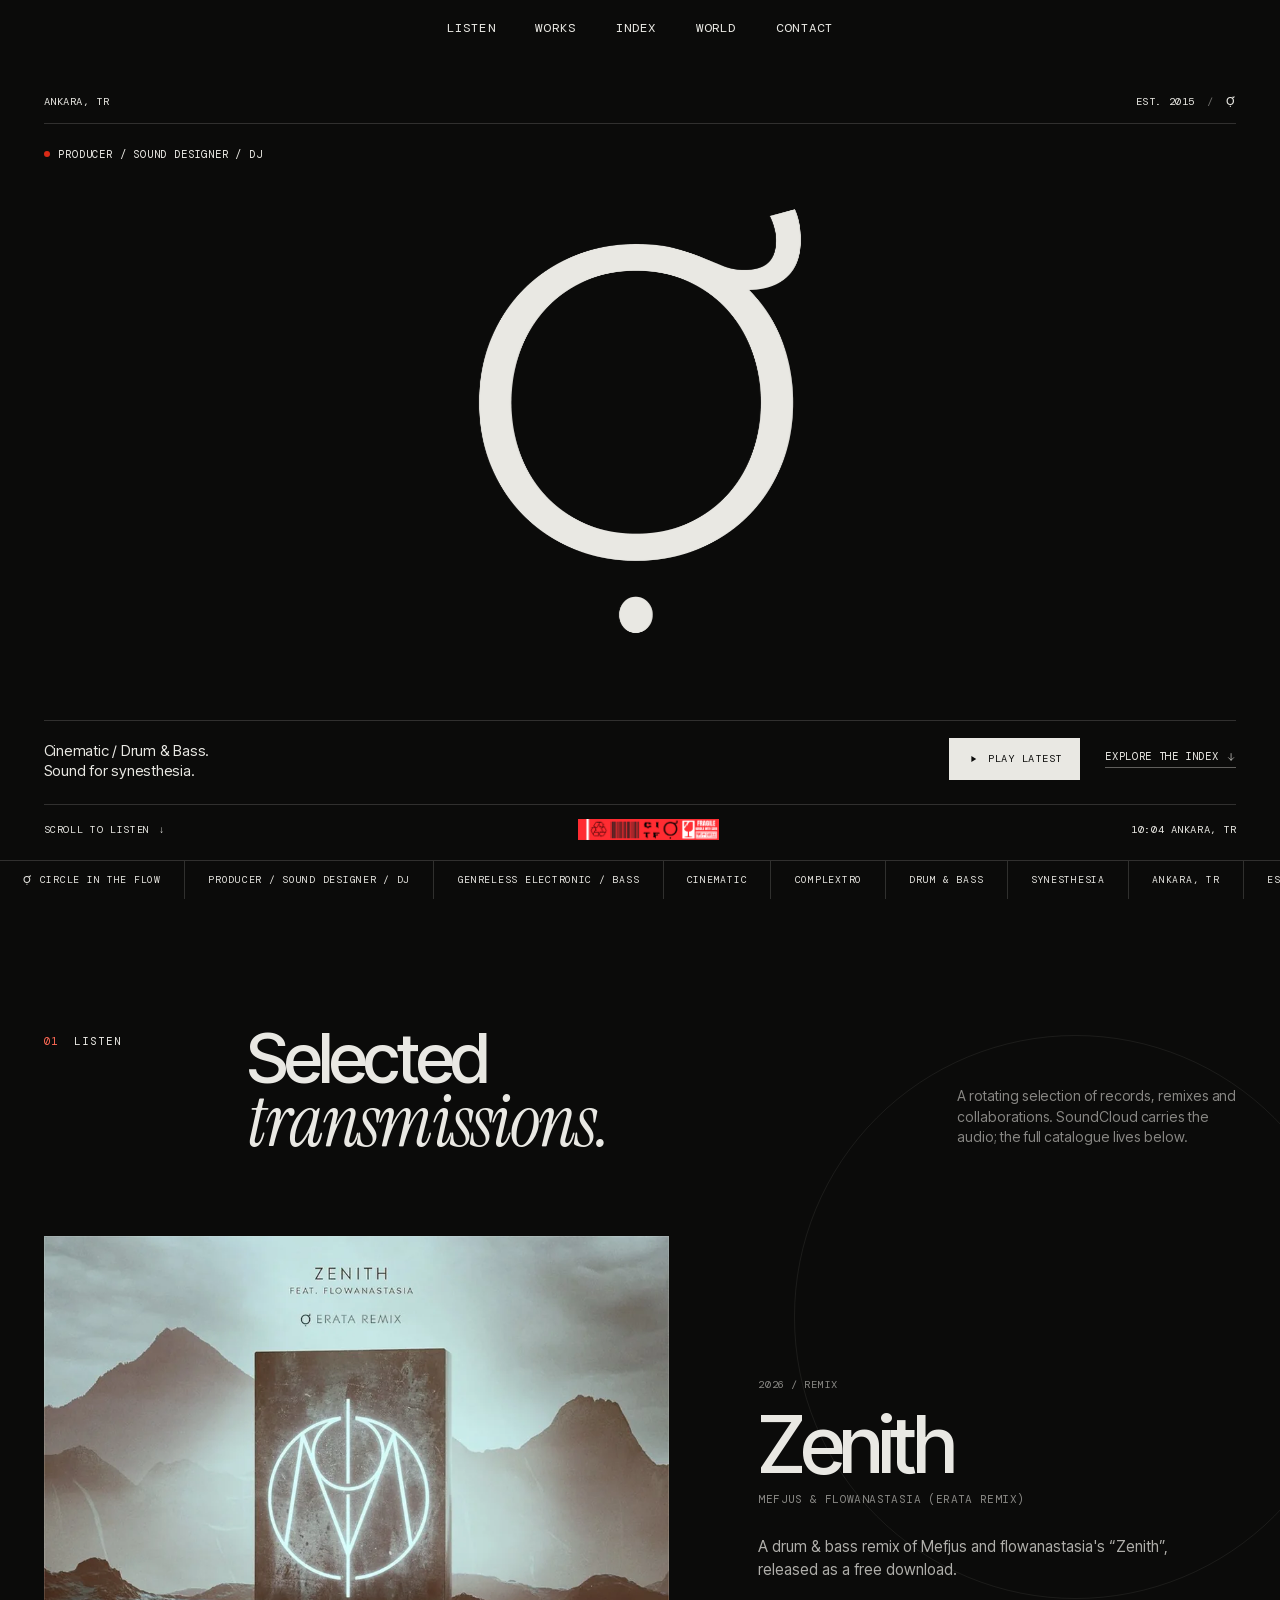
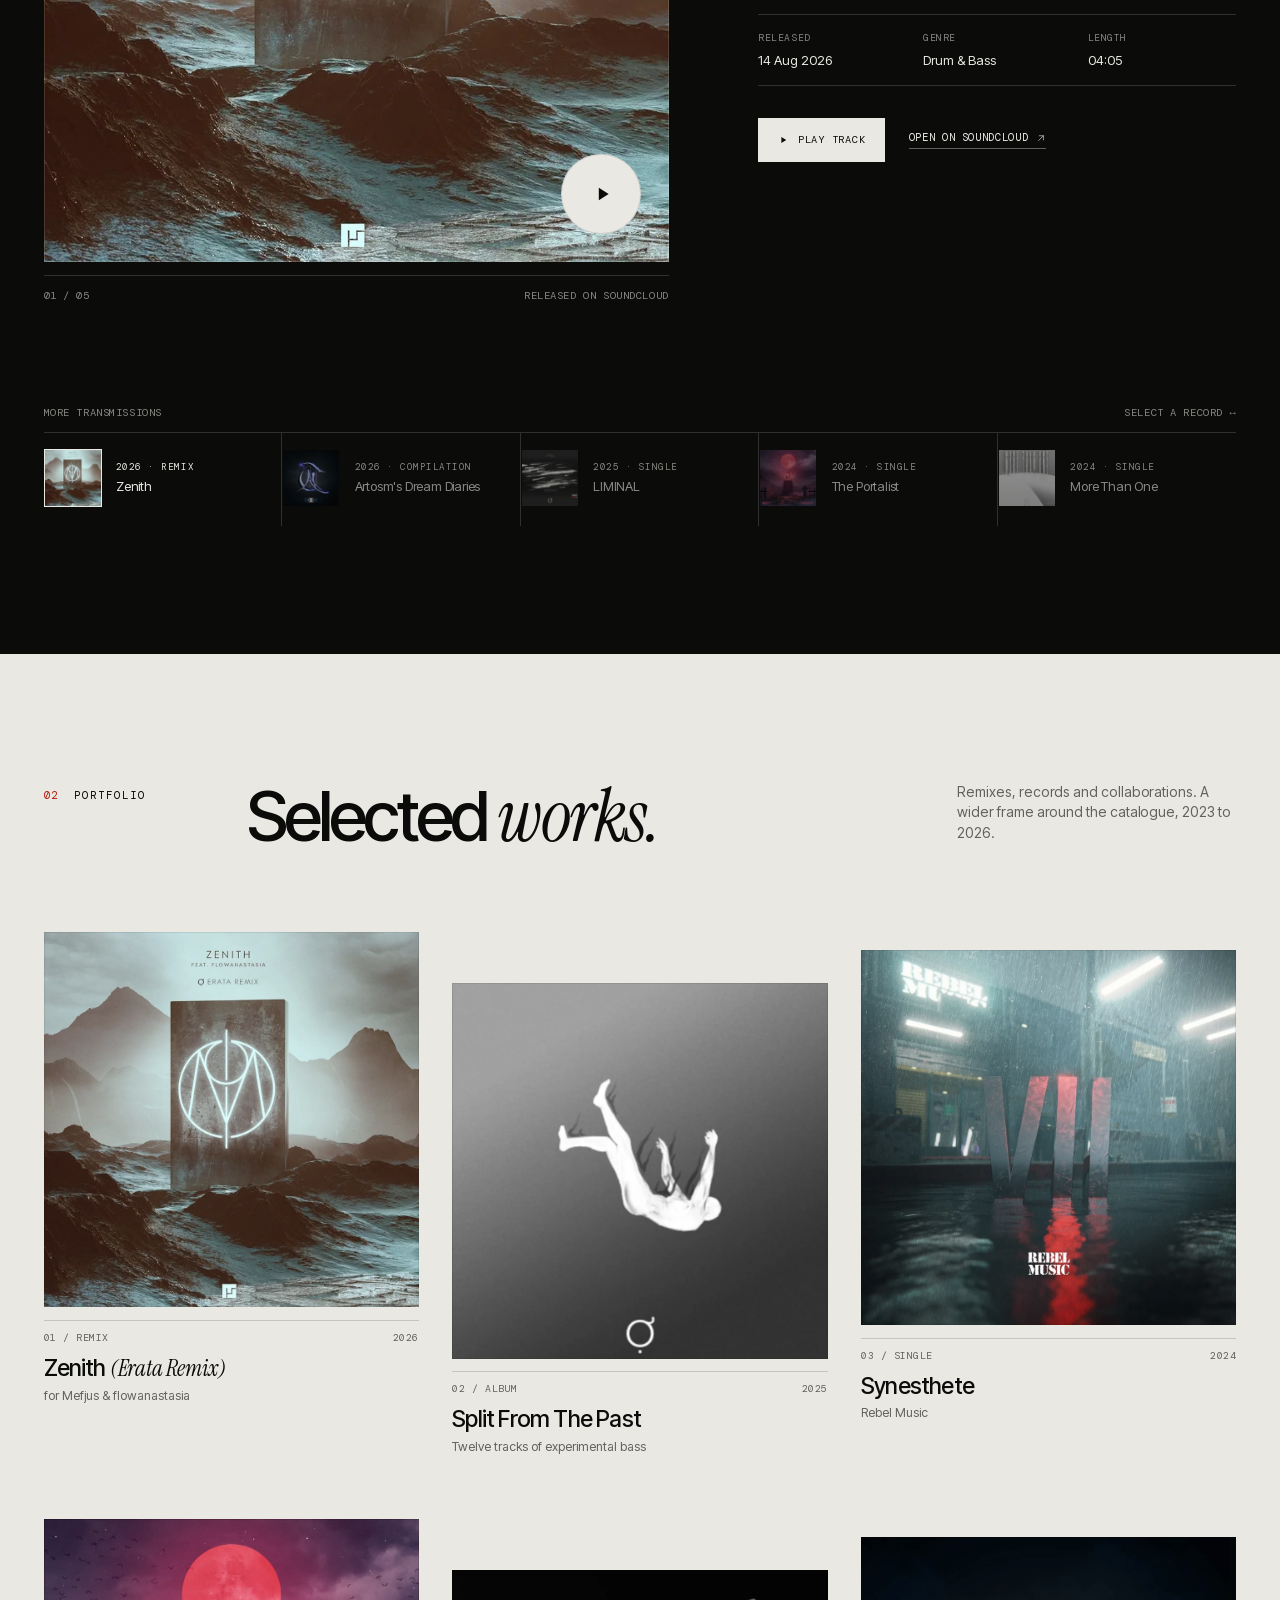
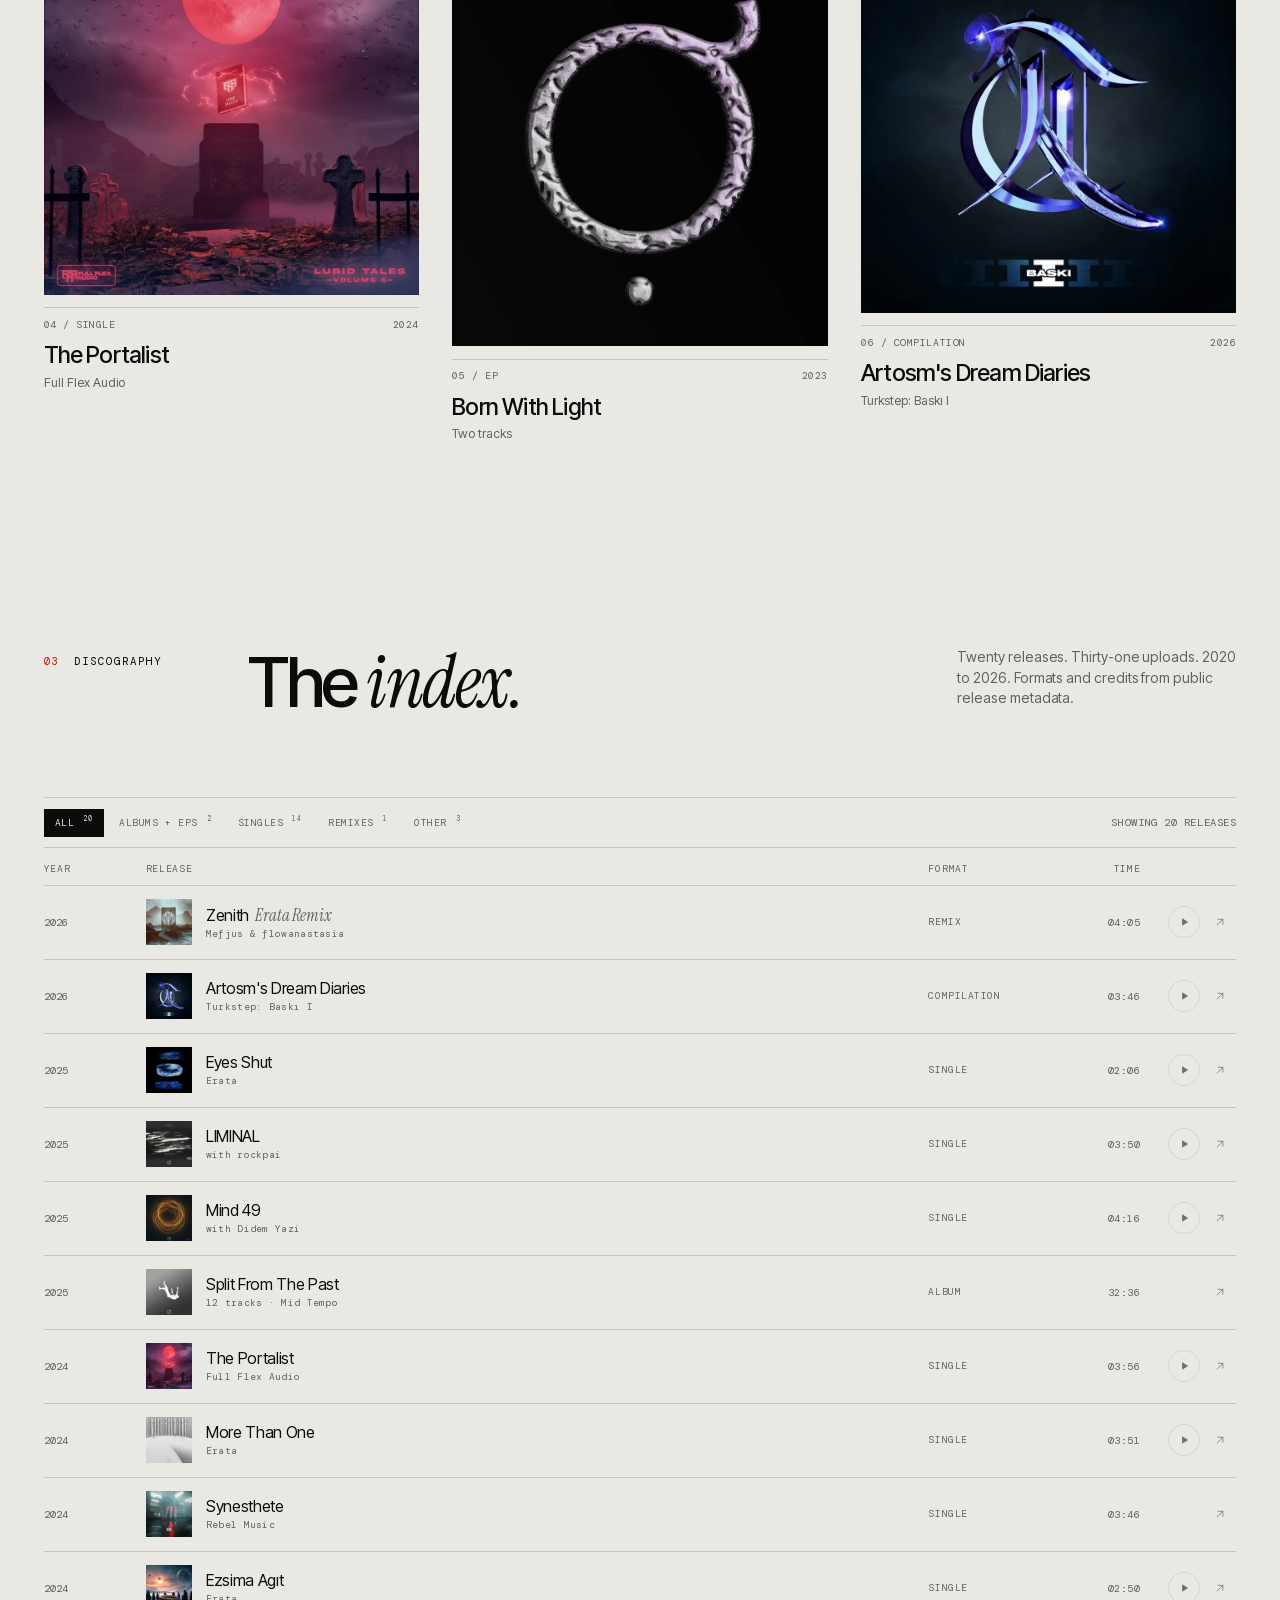
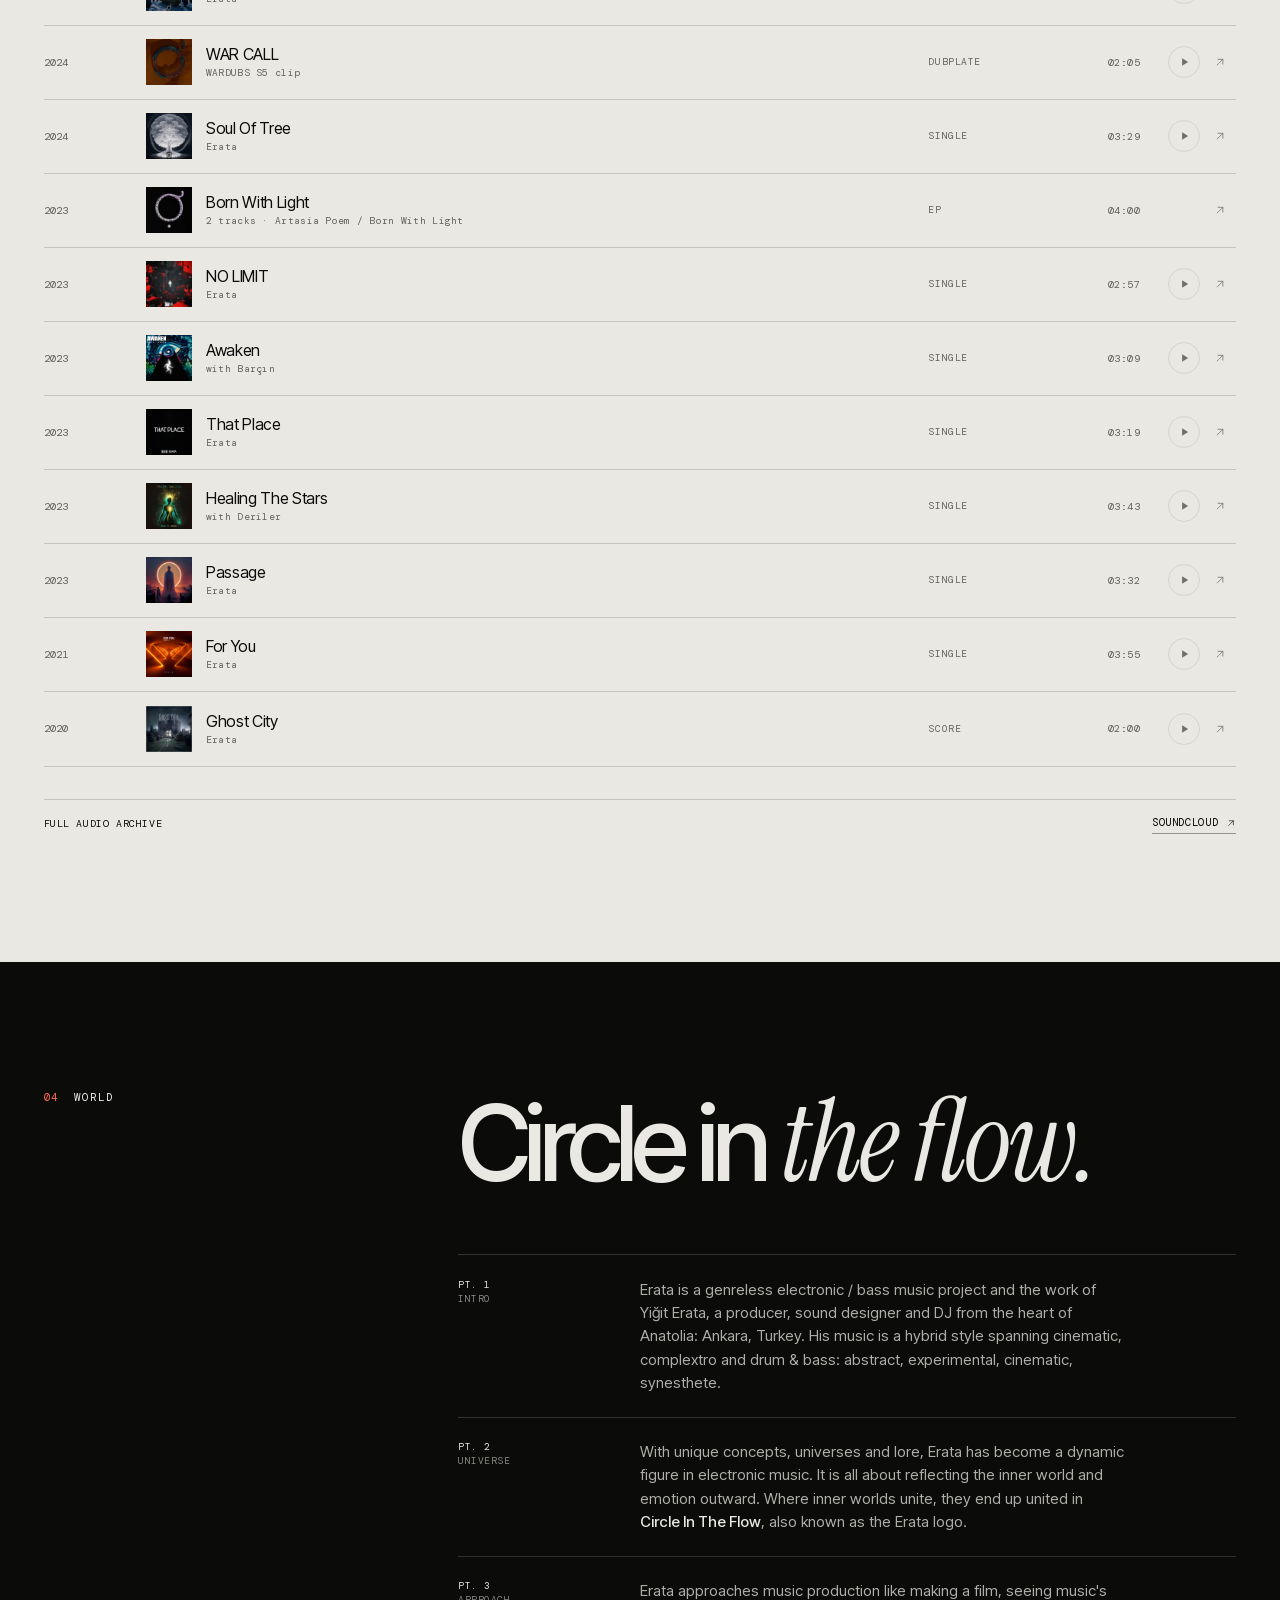
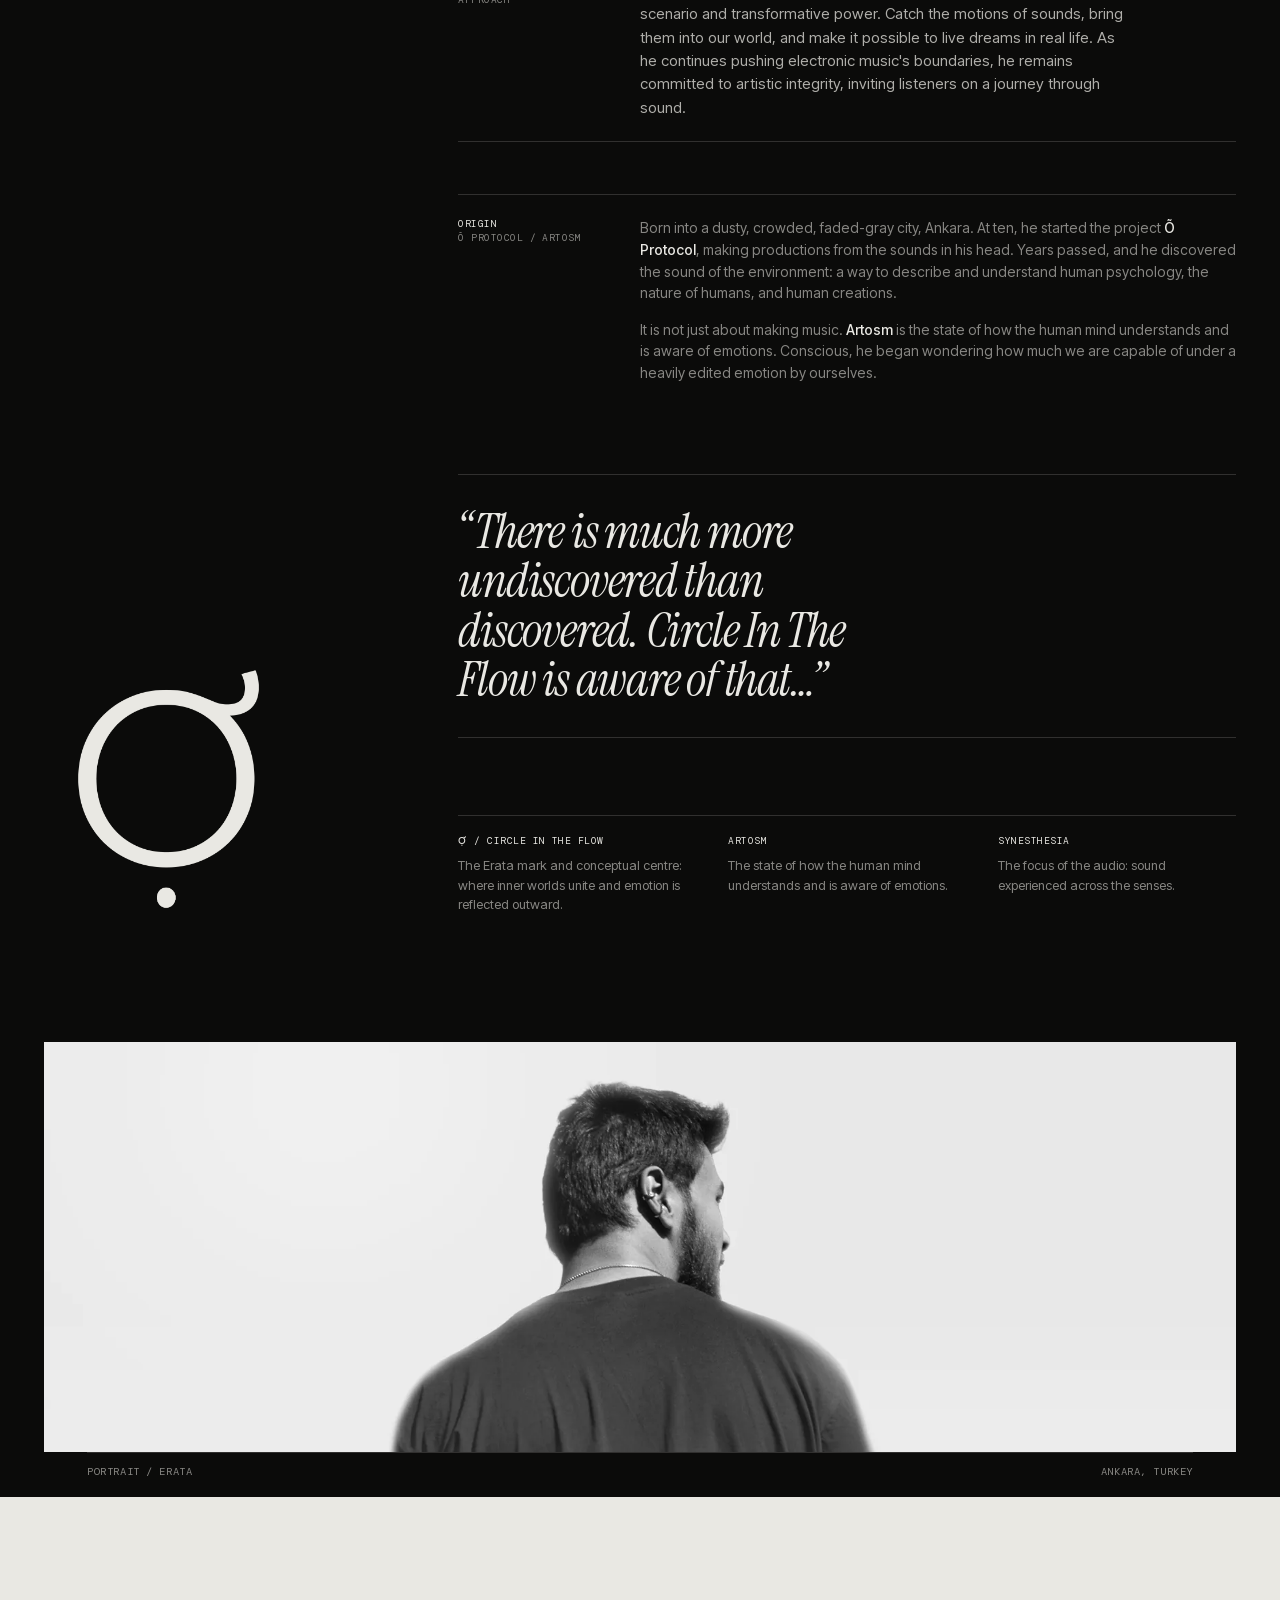
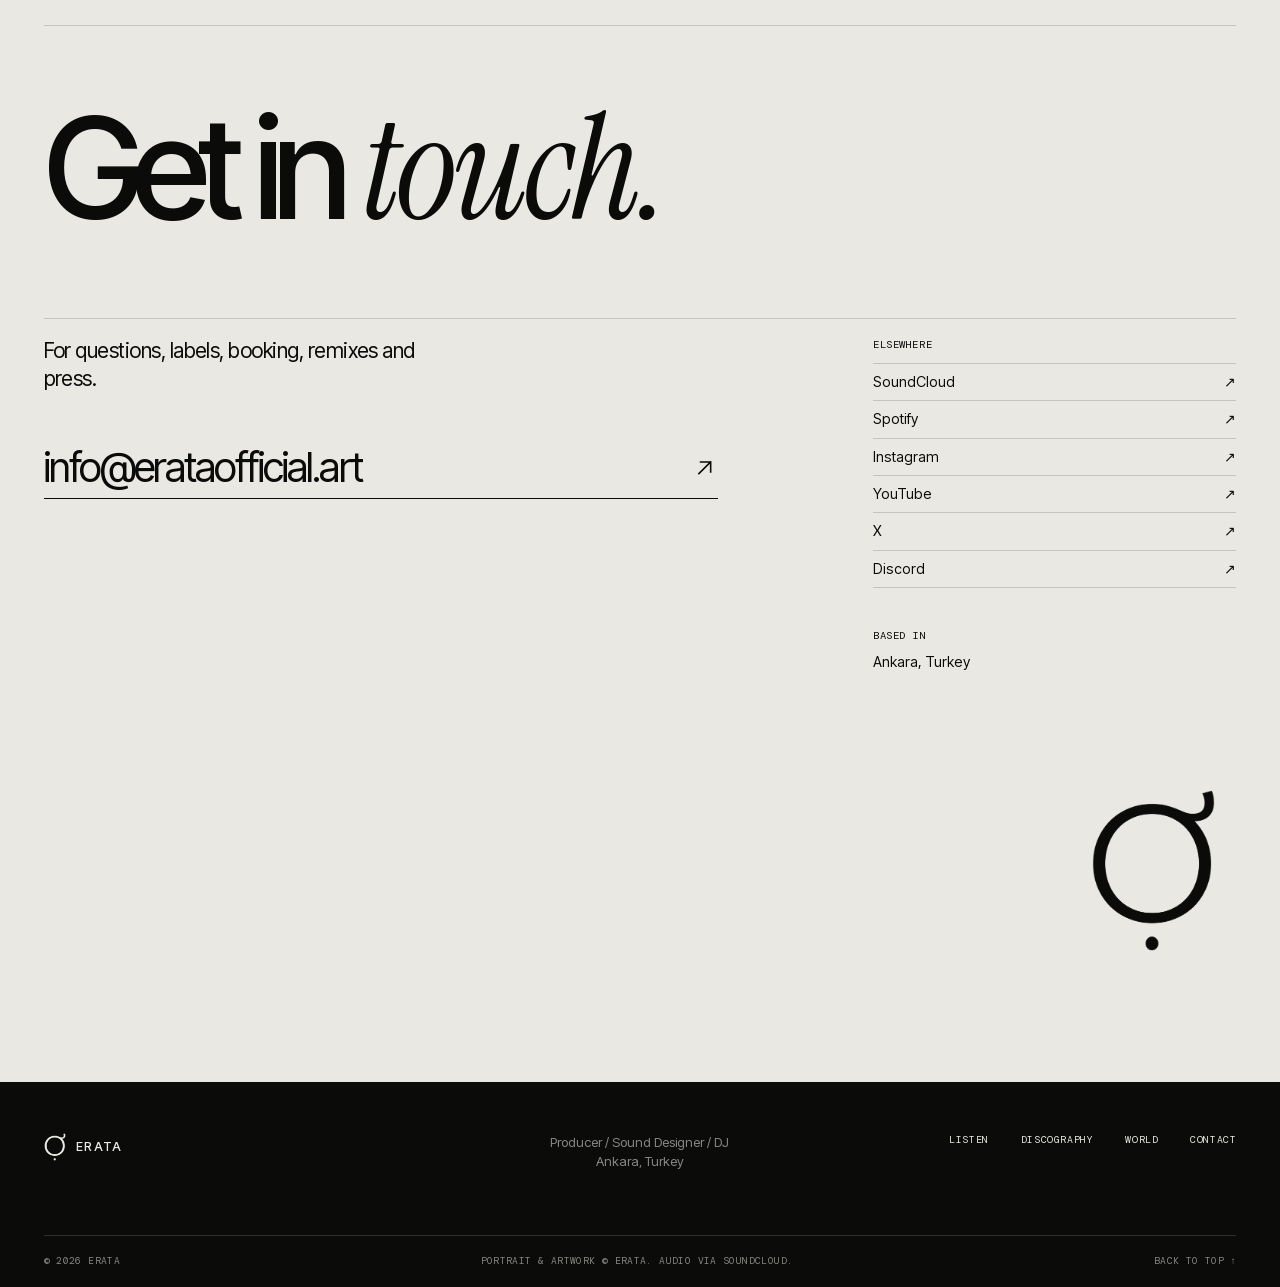
==== index.html @ 1363277b "icon changed" ====
<!doctype html>
<html lang="en" class="no-js">
<head>
  <meta charset="utf-8">
  <meta name="viewport" content="width=device-width, initial-scale=1">
  <script>document.documentElement.classList.replace('no-js', 'js');</script>

  <title>Erata | Official Website</title>
  <meta name="description" content="The official home of Erata (Yiğit Erata), a genreless electronic / bass music project from Ankara, crossing cinematic, complextro and drum & bass. Discography, selected works, and Circle In The Flow.">
  <link rel="canonical" href="https://erataofficial.art/">
  <meta name="theme-color" content="#e9e8e3">
  <meta name="color-scheme" content="light dark">

  <meta property="og:type" content="website">
  <meta property="og:site_name" content="Erata">
  <meta property="og:title" content="Erata | Official Website">
  <meta property="og:description" content="Genreless electronic / bass from Ankara, crossing cinematic, complextro and drum & bass. Discography, selected works, and Circle In The Flow.">
  <meta property="og:url" content="https://erataofficial.art/">
  <meta property="og:image" content="https://erataofficial.art/assets/img/og.jpg">
  <meta property="og:image:width" content="1200">
  <meta property="og:image:height" content="630">
  <meta property="og:image:alt" content="Erata: monochrome portrait inside the Ợ symbol, with the artist name in large type.">
  <meta property="og:locale" content="en_US">
  <meta name="twitter:card" content="summary_large_image">
  <meta name="twitter:site" content="@ErataOfficial">
  <meta name="twitter:creator" content="@ErataOfficial">
  <meta name="twitter:title" content="Erata | Official Website">
  <meta name="twitter:description" content="Genreless electronic / bass from Ankara, crossing cinematic, complextro and drum &amp; bass. Discography, selected works, and Circle In The Flow.">
  <meta name="twitter:image" content="https://erataofficial.art/assets/img/og.jpg">
  <meta name="twitter:image:alt" content="Erata: monochrome portrait inside the Ợ symbol, with the artist name in large type.">

  <meta name="author" content="Yiğit Erata">

  <link rel="icon" href="favicon.ico?v=2" sizes="any">
  <link rel="icon" href="assets/img/favicon-32.png?v=2" sizes="32x32" type="image/png">
  <link rel="icon" href="assets/img/favicon-192.png?v=2" sizes="192x192" type="image/png">
  <link rel="apple-touch-icon" href="assets/img/icon-192.png">
  <link rel="manifest" href="site.webmanifest">

  <link rel="preload" href="assets/img/logo-mark.png" as="image">
  <link rel="preload" href="assets/fonts/inter-tight-normal-latin.woff2" as="font" type="font/woff2" crossorigin>
  <link rel="preload" href="assets/fonts/instrument-serif-italic-latin.woff2" as="font" type="font/woff2" crossorigin>
  <link rel="stylesheet" href="assets/fonts/fonts.css">
  <link rel="stylesheet" href="assets/css/main.css">

  <script type="application/ld+json">
  {
    "@context": "https://schema.org",
    "@type": "MusicGroup",
    "@id": "https://erataofficial.art/#artist",
    "name": "Erata",
    "alternateName": "Yiğit Erata",
    "url": "https://erataofficial.art/",
    "description": "Producer, sound designer and DJ from Ankara, Turkey. Genreless electronic / bass music project established around 2015, moving through cinematic, complextro and drum & bass.",
    "image": "https://erataofficial.art/assets/img/portrait-1200.webp",
    "logo": "https://erataofficial.art/assets/img/favicon-512.png",
    "genre": ["Electronic", "Bass music", "Cinematic", "Complextro", "Drum & Bass", "Experimental"],
    "foundingDate": "2015",
    "foundingLocation": {
      "@type": "Place",
      "name": "Ankara, Turkey"
    },
    "email": "info@erataofficial.art",
    "sameAs": [
      "https://soundcloud.com/erataofficial",
      "https://open.spotify.com/artist/58AaQRBQr9QgTMutEuEQly",
      "https://www.instagram.com/erata.official/",
      "https://www.youtube.com/channel/UCkd-19hiTHdmr6l6jWLHKTw",
      "https://x.com/ErataOfficial",
      "https://linktr.ee/erataofficial"
    ]
  }
  </script>
</head>

<body>
  <a class="skip-link" href="#main">Skip to content</a>
  <div class="page-progress" aria-hidden="true"><span id="page-progress-fill"></span></div>

  <svg class="svg-sprite" xmlns="http://www.w3.org/2000/svg" aria-hidden="true">
    <symbol id="i-play" viewBox="0 0 24 24"><path d="M8.2 4.6v14.8L20 12 8.2 4.6Z"/></symbol>
    <symbol id="i-pause" viewBox="0 0 24 24"><path d="M7 4.5h3.6v15H7zM13.4 4.5H17v15h-3.6z"/></symbol>
    <symbol id="i-up-right" viewBox="0 0 24 24" fill="none" stroke="currentColor" stroke-width="1.5" stroke-linecap="square"><path d="M6.5 17.5 17.5 6.5M8 6.5h9.5V16"/></symbol>
    <symbol id="i-arrow-right" viewBox="0 0 24 24" fill="none" stroke="currentColor" stroke-width="1.5" stroke-linecap="square"><path d="M4 12h15M13.5 6l6 6-6 6"/></symbol>
    <symbol id="i-arrow-left" viewBox="0 0 24 24" fill="none" stroke="currentColor" stroke-width="1.5" stroke-linecap="square"><path d="M20 12H5M10.5 6l-6 6 6 6"/></symbol>
    <symbol id="i-arrow-down" viewBox="0 0 24 24" fill="none" stroke="currentColor" stroke-width="1.5" stroke-linecap="square"><path d="M12 4v15M6 13.5l6 6 6-6"/></symbol>
    <symbol id="i-close" viewBox="0 0 24 24" fill="none" stroke="currentColor" stroke-width="1.5" stroke-linecap="square"><path d="m6 6 12 12M18 6 6 18"/></symbol>
  </svg>

  <header class="site-head" id="site-head">
    <a class="brand" href="#top" aria-label="Erata, back to top">
      <span class="mark brand-mark" aria-hidden="true"></span>
    </a>

    <nav class="site-nav" aria-label="Primary">
      <a href="#listen">Listen</a>
      <a href="#works">Works</a>
      <a href="#index">Index</a>
      <a href="#world">World</a>
      <a href="#contact">Contact</a>
    </nav>
  </header>

  <main id="main">
    <section class="hero" id="top" aria-labelledby="hero-title" data-header-theme="dark">
      <div class="hero-top reveal" data-reveal>
        <p class="micro-label">Ankara, TR</p>
        <p class="micro-label">Est. 2015 <span class="micro-sep">/</span> Ợ</p>
      </div>

      <div class="hero-grid">
        <div class="hero-copy">
          <p class="hero-kicker reveal" data-reveal style="--delay: .06s">
            <span class="signal-dot" aria-hidden="true"></span>
            Producer / Sound Designer / DJ
          </p>

          <h1 class="visually-hidden" id="hero-title">Erata</h1>

          <div class="hero-logo" id="hero-logo" aria-hidden="true">
            <span class="mark hero-logo-mark"></span>
          </div>


          <div class="hero-lower">
            <p class="hero-lede reveal" data-reveal style="--delay: .12s">
              Cinematic / Drum &amp; Bass.<br>
              Sound for synesthesia.
            </p>
            <div class="hero-actions">
              <a class="button button--ink js-play-toggle" href="https://soundcloud.com/erataofficial/mefjus-zenith-ft-flowanastasia-erata-remix" data-play-release="zenith">
                <svg class="icon icon--play" aria-hidden="true"><use href="#i-play"></use></svg>
                <svg class="icon icon--pause" aria-hidden="true"><use href="#i-pause"></use></svg>
                <span>Play latest</span>
              </a>
              <a class="text-link" href="#index">
                Explore the index
                <svg class="icon icon--stroke" aria-hidden="true"><use href="#i-arrow-down"></use></svg>
              </a>
            </div>
          </div>
        </div>
      </div>

      <div class="hero-bottom">
        <a class="scroll-cue" href="#listen">Scroll to listen <span aria-hidden="true">↓</span></a>
        <figure class="hero-barcode">
            <img class="hero-barcode-img" src="assets/img/barcode-1200.png" srcset="assets/img/barcode-1200.png 1200w, assets/img/barcode.png 3000w" sizes="160px" width="1200" height="179" alt="CITF barcode label with recycle mark, Ợ symbol and fragile marking.">
          </figure>
                <p class="micro-label"><span id="ankara-time">00:00</span> Ankara, TR</p>
      </div>
    </section>

    <div class="ticker" aria-hidden="true" data-header-theme="dark">
      <div class="ticker-track">
        <div class="ticker-set"><span>Ợ Circle in the flow</span><span>Producer / Sound Designer / DJ</span><span>Genreless electronic / bass</span><span>Cinematic</span><span>Complextro</span><span>Drum &amp; Bass</span><span>Synesthesia</span><span>Ankara, TR</span><span>Est. 2015</span></div>
        <div class="ticker-set" data-ticker-clone><span>Ợ Circle in the flow</span><span>Producer / Sound Designer / DJ</span><span>Genreless electronic / bass</span><span>Cinematic</span><span>Complextro</span><span>Drum &amp; Bass</span><span>Synesthesia</span><span>Ankara, TR</span><span>Est. 2015</span></div>
      </div>
    </div>

    <section class="section section--dark listen" id="listen" aria-labelledby="listen-title" data-header-theme="dark">
      <div class="section-inner">
        <header class="section-head">
          <p class="eyebrow reveal" data-reveal><span>01</span> Listen</p>
          <h2 class="section-title reveal" id="listen-title" data-reveal style="--delay: .04s">Selected <em>transmissions.</em></h2>
          <p class="section-note reveal" data-reveal style="--delay: .08s">
            A rotating selection of records, remixes and collaborations. SoundCloud carries the audio; the full catalogue lives below.
          </p>
        </header>

        <div class="feature" id="feature" data-current="zenith">
          <p class="visually-hidden" id="feature-announcer" aria-live="polite"></p>
          <div class="feature-media reveal" data-reveal>
            <div class="feature-art-wrap">
              <img id="feature-art"
                   src="assets/img/covers/zenith-900.webp"
                   width="900" height="900"
                   alt="Cover artwork for Zenith (Erata Remix)."
                   data-feature-art>
              <a class="cover-play js-play-toggle" id="feature-cover-play"
                 href="https://soundcloud.com/erataofficial/mefjus-zenith-ft-flowanastasia-erata-remix"
                 target="_blank" rel="noopener"
                 data-feature-play
                 aria-label="Play Zenith by Erata on SoundCloud">
                <svg class="icon icon--play" aria-hidden="true"><use href="#i-play"></use></svg>
                <svg class="icon icon--pause" aria-hidden="true"><use href="#i-pause"></use></svg>
              </a>
            </div>
            <div class="feature-foot">
              <p class="micro-label"><span id="feature-index">01</span> <span class="muted">/ 05</span></p>
              <p class="micro-label">Released on <span id="feature-service">SoundCloud</span></p>
            </div>
          </div>

          <div class="feature-copy reveal" data-reveal style="--delay: .08s">
            <p class="micro-label feature-overline"><span id="feature-year">2026</span> / <span id="feature-format">Remix</span></p>
            <h3 class="feature-title" id="feature-title">Zenith</h3>
            <p class="feature-credit" id="feature-credit">Mefjus &amp; flowanastasia (Erata Remix)</p>
            <p class="feature-description" id="feature-description">A drum &amp; bass remix of Mefjus and flowanastasia's “Zenith”, released as a free download.</p>

            <dl class="feature-meta">
              <div><dt>Released</dt><dd id="feature-date">14 Aug 2026</dd></div>
              <div><dt>Genre</dt><dd id="feature-genre">Drum &amp; Bass</dd></div>
              <div><dt>Length</dt><dd id="feature-duration">04:05</dd></div>
              <div id="feature-label-wrap" hidden><dt>Label</dt><dd id="feature-label"></dd></div>
            </dl>

            <div class="feature-actions">
              <a class="button button--paper js-play-toggle" id="feature-play-button"
                 href="https://soundcloud.com/erataofficial/mefjus-zenith-ft-flowanastasia-erata-remix"
                 target="_blank" rel="noopener"
                 data-feature-play>
                <svg class="icon icon--play" aria-hidden="true"><use href="#i-play"></use></svg>
                <svg class="icon icon--pause" aria-hidden="true"><use href="#i-pause"></use></svg>
                <span>Play track</span>
              </a>
              <a class="text-link" id="feature-link" href="https://soundcloud.com/erataofficial/mefjus-zenith-ft-flowanastasia-erata-remix" target="_blank" rel="noopener">
                Open on SoundCloud
                <svg class="icon icon--stroke" aria-hidden="true"><use href="#i-up-right"></use></svg>
              </a>
            </div>
          </div>
        </div>

        <div class="release-picker reveal" data-reveal>
          <div class="release-picker-head">
            <p class="micro-label">More transmissions</p>
            <p class="micro-label release-picker-hint">Select a record <span aria-hidden="true">↔</span></p>
          </div>
          <div class="release-list" id="release-list" role="group" aria-label="Featured releases">
            <button class="release-tab is-active" type="button" data-release-tab="zenith" aria-pressed="true">
              <span class="release-tab-art"><img src="assets/img/covers/zenith-480.webp" width="480" height="480" alt="" loading="lazy"></span>
              <span class="release-tab-copy"><span class="micro-label">2026 · Remix</span><span class="release-tab-title">Zenith</span></span>
            </button>
            <button class="release-tab" type="button" data-release-tab="artosm" aria-pressed="false">
              <span class="release-tab-art"><img src="assets/img/covers/artosm-480.webp" width="480" height="480" alt="" loading="lazy"></span>
              <span class="release-tab-copy"><span class="micro-label">2026 · Compilation</span><span class="release-tab-title">Artosm's Dream Diaries</span></span>
            </button>
            <button class="release-tab" type="button" data-release-tab="liminal" aria-pressed="false">
              <span class="release-tab-art"><img src="assets/img/covers/liminal-480.webp" width="480" height="480" alt="" loading="lazy"></span>
              <span class="release-tab-copy"><span class="micro-label">2025 · Single</span><span class="release-tab-title">LIMINAL</span></span>
            </button>
            <button class="release-tab" type="button" data-release-tab="portalist" aria-pressed="false">
              <span class="release-tab-art"><img src="assets/img/covers/portalist-480.webp" width="480" height="480" alt="" loading="lazy"></span>
              <span class="release-tab-copy"><span class="micro-label">2024 · Single</span><span class="release-tab-title">The Portalist</span></span>
            </button>
            <button class="release-tab" type="button" data-release-tab="more-than-one" aria-pressed="false">
              <span class="release-tab-art"><img src="assets/img/covers/more-than-one-480.webp" width="480" height="480" alt="" loading="lazy"></span>
              <span class="release-tab-copy"><span class="micro-label">2024 · Single</span><span class="release-tab-title">More Than One</span></span>
            </button>
          </div>
        </div>
      </div>
    </section>

    <section class="section works" id="works" aria-labelledby="works-title">
      <div class="section-inner">
        <header class="section-head">
          <p class="eyebrow reveal" data-reveal><span>02</span> Portfolio</p>
          <h2 class="section-title reveal" id="works-title" data-reveal style="--delay: .04s">Selected <em>works.</em></h2>
          <p class="section-note reveal" data-reveal style="--delay: .08s">
            Remixes, records and collaborations. A wider frame around the catalogue, 2023 to 2026.
          </p>
        </header>

        <div class="works-grid">
          <a class="work reveal" data-reveal href="https://soundcloud.com/erataofficial/mefjus-zenith-ft-flowanastasia-erata-remix" target="_blank" rel="noopener">
            <div class="work-media">
              <img src="assets/img/covers/zenith-900.webp" width="900" height="900" alt="Cover artwork for Zenith (Erata Remix), with a figure on a dark beach." loading="lazy">
              <span class="work-arrow" aria-hidden="true"><svg class="icon"><use href="#i-up-right"></use></svg></span>
            </div>
            <div class="work-meta"><span>01 / Remix</span><span>2026</span></div>
            <h3>Zenith <em>(Erata Remix)</em></h3>
            <p>for Mefjus &amp; flowanastasia</p>
          </a>

          <a class="work reveal" data-reveal href="https://soundcloud.com/erataofficial/sets/splitfromthepast" target="_blank" rel="noopener">
            <div class="work-media">
              <img src="assets/img/covers/split-900.webp" width="900" height="900" alt="Cover artwork for Split From The Past: a monochrome ring and dot." loading="lazy">
              <span class="work-arrow" aria-hidden="true"><svg class="icon"><use href="#i-up-right"></use></svg></span>
            </div>
            <div class="work-meta"><span>02 / Album</span><span>2025</span></div>
            <h3>Split From The Past</h3>
            <p>Twelve tracks of experimental bass</p>
          </a>

          <a class="work reveal" data-reveal href="https://open.spotify.com/track/1kYfz9lYYsDMKZmuREW4pQ" target="_blank" rel="noopener">
            <div class="work-media">
              <img src="assets/img/covers/synesthete-900.webp" width="900" height="900" alt="Cover artwork for Synesthete: a rain-soaked red street scene." loading="lazy">
              <span class="work-arrow" aria-hidden="true"><svg class="icon"><use href="#i-up-right"></use></svg></span>
            </div>
            <div class="work-meta"><span>03 / Single</span><span>2024</span></div>
            <h3>Synesthete</h3>
            <p>Rebel Music</p>
          </a>

          <a class="work reveal" data-reveal href="https://soundcloud.com/erataofficial/theportalist" target="_blank" rel="noopener">
            <div class="work-media">
              <img src="assets/img/covers/portalist-900.webp" width="900" height="900" alt="Cover artwork for The Portalist: a red moon over a gothic landscape." loading="lazy">
              <span class="work-arrow" aria-hidden="true"><svg class="icon"><use href="#i-up-right"></use></svg></span>
            </div>
            <div class="work-meta"><span>04 / Single</span><span>2024</span></div>
            <h3>The Portalist</h3>
            <p>Full Flex Audio</p>
          </a>

          <a class="work reveal" data-reveal href="https://soundcloud.com/erataofficial/sets/born-with-light-ep" target="_blank" rel="noopener">
            <div class="work-media">
              <img src="assets/img/covers/born-with-light-900.webp" width="900" height="900" alt="Cover artwork for the Born With Light EP: a pale figure in freefall." loading="lazy">
              <span class="work-arrow" aria-hidden="true"><svg class="icon"><use href="#i-up-right"></use></svg></span>
            </div>
            <div class="work-meta"><span>05 / EP</span><span>2023</span></div>
            <h3>Born With Light</h3>
            <p>Two tracks</p>
          </a>

          <a class="work reveal" data-reveal href="https://soundcloud.com/erataofficial/artosmsdreamdiaries" target="_blank" rel="noopener">
            <div class="work-media">
              <img src="assets/img/covers/artosm-900.webp" width="900" height="900" alt="Cover artwork for Artosm's Dream Diaries: a glowing violet sigil." loading="lazy">
              <span class="work-arrow" aria-hidden="true"><svg class="icon"><use href="#i-up-right"></use></svg></span>
            </div>
            <div class="work-meta"><span>06 / Compilation</span><span>2026</span></div>
            <h3>Artosm's Dream Diaries</h3>
            <p>Turkstep: Baskı I</p>
          </a>
        </div>
      </div>
    </section>

    <section class="section index" id="index" aria-labelledby="index-title">
      <div class="section-inner">
        <header class="section-head">
          <p class="eyebrow reveal" data-reveal><span>03</span> Discography</p>
          <h2 class="section-title reveal" id="index-title" data-reveal style="--delay: .04s">The <em>index.</em></h2>
          <p class="section-note reveal" data-reveal style="--delay: .08s">
            Twenty releases. Thirty-one uploads. 2020 to 2026. Formats and credits from public release metadata.
          </p>
        </header>

        <div class="index-toolbar reveal" data-reveal>
          <div class="filters" role="group" aria-label="Filter discography">
            <button class="filter is-active" type="button" data-filter="all" aria-pressed="true">All <sup>20</sup></button>
            <button class="filter" type="button" data-filter="longform" aria-pressed="false">Albums + EPs <sup>2</sup></button>
            <button class="filter" type="button" data-filter="single" aria-pressed="false">Singles <sup>14</sup></button>
            <button class="filter" type="button" data-filter="remix" aria-pressed="false">Remixes <sup>1</sup></button>
            <button class="filter" type="button" data-filter="other" aria-pressed="false">Other <sup>3</sup></button>
          </div>
          <p class="micro-label index-count" id="index-count" aria-live="polite">Showing 20 releases</p>
        </div>

        <div class="disco-head" aria-hidden="true">
          <span>Year</span><span>Release</span><span>Format</span><span>Time</span><span></span>
        </div>

        <ol class="disco-list" id="disco-list">
          <li class="disco-row reveal" data-reveal data-release="zenith" data-group="remix">
            <span class="disco-year">2026</span>
            <div class="disco-main">
              <img class="disco-thumb" src="assets/img/covers/zenith-480.webp" width="480" height="480" alt="" loading="lazy">
              <div class="disco-text">
                <span class="disco-title">Zenith <span class="disco-title-sub">Erata Remix</span></span>
                <span class="disco-credit">Mefjus &amp; flowanastasia</span>
              </div>
            </div>
            <span class="disco-format">Remix</span>
            <span class="disco-duration">04:05</span>
            <div class="disco-actions">
              <button class="row-play" type="button" data-play-release="zenith" aria-label="Play Zenith by Erata">
                <svg class="icon icon--play" aria-hidden="true"><use href="#i-play"></use></svg>
                <svg class="icon icon--pause" aria-hidden="true"><use href="#i-pause"></use></svg>
              </button>
              <a class="row-open" href="https://soundcloud.com/erataofficial/mefjus-zenith-ft-flowanastasia-erata-remix" target="_blank" rel="noopener" aria-label="Open Zenith on SoundCloud">
                <svg class="icon" aria-hidden="true"><use href="#i-up-right"></use></svg>
              </a>
            </div>
          </li>

          <li class="disco-row reveal" data-reveal data-release="artosm" data-group="other">
            <span class="disco-year">2026</span>
            <div class="disco-main">
              <img class="disco-thumb" src="assets/img/covers/artosm-480.webp" width="480" height="480" alt="" loading="lazy">
              <div class="disco-text">
                <span class="disco-title">Artosm's Dream Diaries</span>
                <span class="disco-credit">Turkstep: Baskı I</span>
              </div>
            </div>
            <span class="disco-format">Compilation</span>
            <span class="disco-duration">03:46</span>
            <div class="disco-actions">
              <button class="row-play" type="button" data-play-release="artosm" aria-label="Play Artosm's Dream Diaries by Erata">
                <svg class="icon icon--play" aria-hidden="true"><use href="#i-play"></use></svg>
                <svg class="icon icon--pause" aria-hidden="true"><use href="#i-pause"></use></svg>
              </button>
              <a class="row-open" href="https://soundcloud.com/erataofficial/artosmsdreamdiaries" target="_blank" rel="noopener" aria-label="Open Artosm's Dream Diaries on SoundCloud">
                <svg class="icon" aria-hidden="true"><use href="#i-up-right"></use></svg>
              </a>
            </div>
          </li>

          <li class="disco-row reveal" data-reveal data-release="eyes-shut" data-group="single">
            <span class="disco-year">2025</span>
            <div class="disco-main">
              <img class="disco-thumb" src="assets/img/covers/eyes-shut-480.webp" width="480" height="480" alt="" loading="lazy">
              <div class="disco-text">
                <span class="disco-title">Eyes Shut</span>
                <span class="disco-credit">Erata</span>
              </div>
            </div>
            <span class="disco-format">Single</span>
            <span class="disco-duration">02:06</span>
            <div class="disco-actions">
              <button class="row-play" type="button" data-play-release="eyes-shut" aria-label="Play Eyes Shut by Erata">
                <svg class="icon icon--play" aria-hidden="true"><use href="#i-play"></use></svg>
                <svg class="icon icon--pause" aria-hidden="true"><use href="#i-pause"></use></svg>
              </button>
              <a class="row-open" href="https://soundcloud.com/erataofficial/eyes-shut" target="_blank" rel="noopener" aria-label="Open Eyes Shut on SoundCloud">
                <svg class="icon" aria-hidden="true"><use href="#i-up-right"></use></svg>
              </a>
            </div>
          </li>

          <li class="disco-row reveal" data-reveal data-release="liminal" data-group="single">
            <span class="disco-year">2025</span>
            <div class="disco-main">
              <img class="disco-thumb" src="assets/img/covers/liminal-480.webp" width="480" height="480" alt="" loading="lazy">
              <div class="disco-text">
                <span class="disco-title">LIMINAL</span>
                <span class="disco-credit">with rockpai</span>
              </div>
            </div>
            <span class="disco-format">Single</span>
            <span class="disco-duration">03:50</span>
            <div class="disco-actions">
              <button class="row-play" type="button" data-play-release="liminal" aria-label="Play LIMINAL by Erata and rockpai">
                <svg class="icon icon--play" aria-hidden="true"><use href="#i-play"></use></svg>
                <svg class="icon icon--pause" aria-hidden="true"><use href="#i-pause"></use></svg>
              </button>
              <a class="row-open" href="https://soundcloud.com/erataofficial/liminal" target="_blank" rel="noopener" aria-label="Open LIMINAL on SoundCloud">
                <svg class="icon" aria-hidden="true"><use href="#i-up-right"></use></svg>
              </a>
            </div>
          </li>

          <li class="disco-row reveal" data-reveal data-release="mind-49" data-group="single">
            <span class="disco-year">2025</span>
            <div class="disco-main">
              <img class="disco-thumb" src="assets/img/covers/mind-49-480.webp" width="480" height="480" alt="" loading="lazy">
              <div class="disco-text">
                <span class="disco-title">Mind 49</span>
                <span class="disco-credit">with Didem Yazi</span>
              </div>
            </div>
            <span class="disco-format">Single</span>
            <span class="disco-duration">04:16</span>
            <div class="disco-actions">
              <button class="row-play" type="button" data-play-release="mind-49" aria-label="Play Mind 49 by Erata and Didem Yazi">
                <svg class="icon icon--play" aria-hidden="true"><use href="#i-play"></use></svg>
                <svg class="icon icon--pause" aria-hidden="true"><use href="#i-pause"></use></svg>
              </button>
              <a class="row-open" href="https://soundcloud.com/erataofficial/mind-49" target="_blank" rel="noopener" aria-label="Open Mind 49 on SoundCloud">
                <svg class="icon" aria-hidden="true"><use href="#i-up-right"></use></svg>
              </a>
            </div>
          </li>

          <li class="disco-row reveal" data-reveal data-release="split" data-group="longform">
            <span class="disco-year">2025</span>
            <div class="disco-main">
              <img class="disco-thumb" src="assets/img/covers/split-480.webp" width="480" height="480" alt="" loading="lazy">
              <div class="disco-text">
                <span class="disco-title">Split From The Past</span>
                <span class="disco-credit">12 tracks · Mid Tempo</span>
              </div>
            </div>
            <span class="disco-format">Album</span>
            <span class="disco-duration">32:36</span>
            <div class="disco-actions">
              <a class="row-open row-open--solo" href="https://soundcloud.com/erataofficial/sets/splitfromthepast" target="_blank" rel="noopener" aria-label="Open Split From The Past on SoundCloud">
                <svg class="icon" aria-hidden="true"><use href="#i-up-right"></use></svg>
              </a>
            </div>
          </li>

          <li class="disco-row reveal" data-reveal data-release="portalist" data-group="single">
            <span class="disco-year">2024</span>
            <div class="disco-main">
              <img class="disco-thumb" src="assets/img/covers/portalist-480.webp" width="480" height="480" alt="" loading="lazy">
              <div class="disco-text">
                <span class="disco-title">The Portalist</span>
                <span class="disco-credit">Full Flex Audio</span>
              </div>
            </div>
            <span class="disco-format">Single</span>
            <span class="disco-duration">03:56</span>
            <div class="disco-actions">
              <button class="row-play" type="button" data-play-release="portalist" aria-label="Play The Portalist by Erata">
                <svg class="icon icon--play" aria-hidden="true"><use href="#i-play"></use></svg>
                <svg class="icon icon--pause" aria-hidden="true"><use href="#i-pause"></use></svg>
              </button>
              <a class="row-open" href="https://soundcloud.com/erataofficial/theportalist" target="_blank" rel="noopener" aria-label="Open The Portalist on SoundCloud">
                <svg class="icon" aria-hidden="true"><use href="#i-up-right"></use></svg>
              </a>
            </div>
          </li>

          <li class="disco-row reveal" data-reveal data-release="more-than-one" data-group="single">
            <span class="disco-year">2024</span>
            <div class="disco-main">
              <img class="disco-thumb" src="assets/img/covers/more-than-one-480.webp" width="480" height="480" alt="" loading="lazy">
              <div class="disco-text">
                <span class="disco-title">More Than One</span>
                <span class="disco-credit">Erata</span>
              </div>
            </div>
            <span class="disco-format">Single</span>
            <span class="disco-duration">03:51</span>
            <div class="disco-actions">
              <button class="row-play" type="button" data-play-release="more-than-one" aria-label="Play More Than One by Erata">
                <svg class="icon icon--play" aria-hidden="true"><use href="#i-play"></use></svg>
                <svg class="icon icon--pause" aria-hidden="true"><use href="#i-pause"></use></svg>
              </button>
              <a class="row-open" href="https://soundcloud.com/erataofficial/more-than-one" target="_blank" rel="noopener" aria-label="Open More Than One on SoundCloud">
                <svg class="icon" aria-hidden="true"><use href="#i-up-right"></use></svg>
              </a>
            </div>
          </li>

          <li class="disco-row reveal" data-reveal data-release="synesthete" data-group="single">
            <span class="disco-year">2024</span>
            <div class="disco-main">
              <img class="disco-thumb" src="assets/img/covers/synesthete-480.webp" width="480" height="480" alt="" loading="lazy">
              <div class="disco-text">
                <span class="disco-title">Synesthete</span>
                <span class="disco-credit">Rebel Music</span>
              </div>
            </div>
            <span class="disco-format">Single</span>
            <span class="disco-duration">03:46</span>
            <div class="disco-actions">
              <a class="row-open row-open--solo" href="https://open.spotify.com/track/1kYfz9lYYsDMKZmuREW4pQ" target="_blank" rel="noopener" aria-label="Open Synesthete on Spotify">
                <svg class="icon" aria-hidden="true"><use href="#i-up-right"></use></svg>
              </a>
            </div>
          </li>

          <li class="disco-row reveal" data-reveal data-release="ezsima" data-group="single">
            <span class="disco-year">2024</span>
            <div class="disco-main">
              <img class="disco-thumb" src="assets/img/covers/ezsima-480.webp" width="480" height="480" alt="" loading="lazy">
              <div class="disco-text">
                <span class="disco-title">Ezsima Agıt</span>
                <span class="disco-credit">Erata</span>
              </div>
            </div>
            <span class="disco-format">Single</span>
            <span class="disco-duration">02:50</span>
            <div class="disco-actions">
              <button class="row-play" type="button" data-play-release="ezsima" aria-label="Play Ezsima Agıt by Erata">
                <svg class="icon icon--play" aria-hidden="true"><use href="#i-play"></use></svg>
                <svg class="icon icon--pause" aria-hidden="true"><use href="#i-pause"></use></svg>
              </button>
              <a class="row-open" href="https://soundcloud.com/erataofficial/ezsimaagit" target="_blank" rel="noopener" aria-label="Open Ezsima Agıt on SoundCloud">
                <svg class="icon" aria-hidden="true"><use href="#i-up-right"></use></svg>
              </a>
            </div>
          </li>

          <li class="disco-row reveal" data-reveal data-release="war-call" data-group="other">
            <span class="disco-year">2024</span>
            <div class="disco-main">
              <img class="disco-thumb" src="assets/img/covers/war-call-480.webp" width="480" height="480" alt="" loading="lazy">
              <div class="disco-text">
                <span class="disco-title">WAR CALL</span>
                <span class="disco-credit">WARDUBS S5 clip</span>
              </div>
            </div>
            <span class="disco-format">Dubplate</span>
            <span class="disco-duration">02:05</span>
            <div class="disco-actions">
              <button class="row-play" type="button" data-play-release="war-call" aria-label="Play WAR CALL by Erata">
                <svg class="icon icon--play" aria-hidden="true"><use href="#i-play"></use></svg>
                <svg class="icon icon--pause" aria-hidden="true"><use href="#i-pause"></use></svg>
              </button>
              <a class="row-open" href="https://soundcloud.com/erataofficial/wardubs-war-call" target="_blank" rel="noopener" aria-label="Open WAR CALL on SoundCloud">
                <svg class="icon" aria-hidden="true"><use href="#i-up-right"></use></svg>
              </a>
            </div>
          </li>

          <li class="disco-row reveal" data-reveal data-release="soul-of-tree" data-group="single">
            <span class="disco-year">2024</span>
            <div class="disco-main">
              <img class="disco-thumb" src="assets/img/covers/soul-of-tree-480.webp" width="480" height="480" alt="" loading="lazy">
              <div class="disco-text">
                <span class="disco-title">Soul Of Tree</span>
                <span class="disco-credit">Erata</span>
              </div>
            </div>
            <span class="disco-format">Single</span>
            <span class="disco-duration">03:29</span>
            <div class="disco-actions">
              <button class="row-play" type="button" data-play-release="soul-of-tree" aria-label="Play Soul Of Tree by Erata">
                <svg class="icon icon--play" aria-hidden="true"><use href="#i-play"></use></svg>
                <svg class="icon icon--pause" aria-hidden="true"><use href="#i-pause"></use></svg>
              </button>
              <a class="row-open" href="https://soundcloud.com/erataofficial/soul-of-tree" target="_blank" rel="noopener" aria-label="Open Soul Of Tree on SoundCloud">
                <svg class="icon" aria-hidden="true"><use href="#i-up-right"></use></svg>
              </a>
            </div>
          </li>

          <li class="disco-row reveal" data-reveal data-release="born-with-light" data-group="longform">
            <span class="disco-year">2023</span>
            <div class="disco-main">
              <img class="disco-thumb" src="assets/img/covers/born-with-light-480.webp" width="480" height="480" alt="" loading="lazy">
              <div class="disco-text">
                <span class="disco-title">Born With Light</span>
                <span class="disco-credit">2 tracks · Artasia Poem / Born With Light</span>
              </div>
            </div>
            <span class="disco-format">EP</span>
            <span class="disco-duration">04:00</span>
            <div class="disco-actions">
              <a class="row-open row-open--solo" href="https://soundcloud.com/erataofficial/sets/born-with-light-ep" target="_blank" rel="noopener" aria-label="Open Born With Light EP on SoundCloud">
                <svg class="icon" aria-hidden="true"><use href="#i-up-right"></use></svg>
              </a>
            </div>
          </li>

          <li class="disco-row reveal" data-reveal data-release="no-limit" data-group="single">
            <span class="disco-year">2023</span>
            <div class="disco-main">
              <img class="disco-thumb" src="assets/img/covers/no-limit-480.webp" width="480" height="480" alt="" loading="lazy">
              <div class="disco-text">
                <span class="disco-title">NO LIMIT</span>
                <span class="disco-credit">Erata</span>
              </div>
            </div>
            <span class="disco-format">Single</span>
            <span class="disco-duration">02:57</span>
            <div class="disco-actions">
              <button class="row-play" type="button" data-play-release="no-limit" aria-label="Play NO LIMIT by Erata">
                <svg class="icon icon--play" aria-hidden="true"><use href="#i-play"></use></svg>
                <svg class="icon icon--pause" aria-hidden="true"><use href="#i-pause"></use></svg>
              </button>
              <a class="row-open" href="https://soundcloud.com/erataofficial/no-limit" target="_blank" rel="noopener" aria-label="Open NO LIMIT on SoundCloud">
                <svg class="icon" aria-hidden="true"><use href="#i-up-right"></use></svg>
              </a>
            </div>
          </li>

          <li class="disco-row reveal" data-reveal data-release="awaken" data-group="single">
            <span class="disco-year">2023</span>
            <div class="disco-main">
              <img class="disco-thumb" src="assets/img/covers/awaken-480.webp" width="480" height="480" alt="" loading="lazy">
              <div class="disco-text">
                <span class="disco-title">Awaken</span>
                <span class="disco-credit">with Barçın</span>
              </div>
            </div>
            <span class="disco-format">Single</span>
            <span class="disco-duration">03:09</span>
            <div class="disco-actions">
              <button class="row-play" type="button" data-play-release="awaken" aria-label="Play Awaken by Erata and Barçın">
                <svg class="icon icon--play" aria-hidden="true"><use href="#i-play"></use></svg>
                <svg class="icon icon--pause" aria-hidden="true"><use href="#i-pause"></use></svg>
              </button>
              <a class="row-open" href="https://soundcloud.com/erataofficial/awaken-with-barcin" target="_blank" rel="noopener" aria-label="Open Awaken on SoundCloud">
                <svg class="icon" aria-hidden="true"><use href="#i-up-right"></use></svg>
              </a>
            </div>
          </li>

          <li class="disco-row reveal" data-reveal data-release="that-place" data-group="single">
            <span class="disco-year">2023</span>
            <div class="disco-main">
              <img class="disco-thumb" src="assets/img/covers/that-place-480.webp" width="480" height="480" alt="" loading="lazy">
              <div class="disco-text">
                <span class="disco-title">That Place</span>
                <span class="disco-credit">Erata</span>
              </div>
            </div>
            <span class="disco-format">Single</span>
            <span class="disco-duration">03:19</span>
            <div class="disco-actions">
              <button class="row-play" type="button" data-play-release="that-place" aria-label="Play That Place by Erata">
                <svg class="icon icon--play" aria-hidden="true"><use href="#i-play"></use></svg>
                <svg class="icon icon--pause" aria-hidden="true"><use href="#i-pause"></use></svg>
              </button>
              <a class="row-open" href="https://soundcloud.com/erataofficial/that-place" target="_blank" rel="noopener" aria-label="Open That Place on SoundCloud">
                <svg class="icon" aria-hidden="true"><use href="#i-up-right"></use></svg>
              </a>
            </div>
          </li>

          <li class="disco-row reveal" data-reveal data-release="healing-the-stars" data-group="single">
            <span class="disco-year">2023</span>
            <div class="disco-main">
              <img class="disco-thumb" src="assets/img/covers/healing-the-stars-480.webp" width="480" height="480" alt="" loading="lazy">
              <div class="disco-text">
                <span class="disco-title">Healing The Stars</span>
                <span class="disco-credit">with Deriler</span>
              </div>
            </div>
            <span class="disco-format">Single</span>
            <span class="disco-duration">03:43</span>
            <div class="disco-actions">
              <button class="row-play" type="button" data-play-release="healing-the-stars" aria-label="Play Healing The Stars by Erata and Deriler">
                <svg class="icon icon--play" aria-hidden="true"><use href="#i-play"></use></svg>
                <svg class="icon icon--pause" aria-hidden="true"><use href="#i-pause"></use></svg>
              </button>
              <a class="row-open" href="https://soundcloud.com/erataofficial/healing-the-stars-with-deriler" target="_blank" rel="noopener" aria-label="Open Healing The Stars on SoundCloud">
                <svg class="icon" aria-hidden="true"><use href="#i-up-right"></use></svg>
              </a>
            </div>
          </li>

          <li class="disco-row reveal" data-reveal data-release="passage" data-group="single">
            <span class="disco-year">2023</span>
            <div class="disco-main">
              <img class="disco-thumb" src="assets/img/covers/passage-480.webp" width="480" height="480" alt="" loading="lazy">
              <div class="disco-text">
                <span class="disco-title">Passage</span>
                <span class="disco-credit">Erata</span>
              </div>
            </div>
            <span class="disco-format">Single</span>
            <span class="disco-duration">03:32</span>
            <div class="disco-actions">
              <button class="row-play" type="button" data-play-release="passage" aria-label="Play Passage by Erata">
                <svg class="icon icon--play" aria-hidden="true"><use href="#i-play"></use></svg>
                <svg class="icon icon--pause" aria-hidden="true"><use href="#i-pause"></use></svg>
              </button>
              <a class="row-open" href="https://soundcloud.com/erataofficial/passage" target="_blank" rel="noopener" aria-label="Open Passage on SoundCloud">
                <svg class="icon" aria-hidden="true"><use href="#i-up-right"></use></svg>
              </a>
            </div>
          </li>

          <li class="disco-row reveal" data-reveal data-release="for-you" data-group="single">
            <span class="disco-year">2021</span>
            <div class="disco-main">
              <img class="disco-thumb" src="assets/img/covers/for-you-480.webp" width="480" height="480" alt="" loading="lazy">
              <div class="disco-text">
                <span class="disco-title">For You</span>
                <span class="disco-credit">Erata</span>
              </div>
            </div>
            <span class="disco-format">Single</span>
            <span class="disco-duration">03:55</span>
            <div class="disco-actions">
              <button class="row-play" type="button" data-play-release="for-you" aria-label="Play For You by Erata">
                <svg class="icon icon--play" aria-hidden="true"><use href="#i-play"></use></svg>
                <svg class="icon icon--pause" aria-hidden="true"><use href="#i-pause"></use></svg>
              </button>
              <a class="row-open" href="https://soundcloud.com/erataofficial/erata-for-you" target="_blank" rel="noopener" aria-label="Open For You on SoundCloud">
                <svg class="icon" aria-hidden="true"><use href="#i-up-right"></use></svg>
              </a>
            </div>
          </li>

          <li class="disco-row reveal" data-reveal data-release="ghost-city" data-group="other">
            <span class="disco-year">2020</span>
            <div class="disco-main">
              <img class="disco-thumb" src="assets/img/covers/ghost-city-480.webp" width="480" height="480" alt="" loading="lazy">
              <div class="disco-text">
                <span class="disco-title">Ghost City</span>
                <span class="disco-credit">Erata</span>
              </div>
            </div>
            <span class="disco-format">Score</span>
            <span class="disco-duration">02:00</span>
            <div class="disco-actions">
              <button class="row-play" type="button" data-play-release="ghost-city" aria-label="Play Ghost City by Erata">
                <svg class="icon icon--play" aria-hidden="true"><use href="#i-play"></use></svg>
                <svg class="icon icon--pause" aria-hidden="true"><use href="#i-pause"></use></svg>
              </button>
              <a class="row-open" href="https://soundcloud.com/erataofficial/erata-ghost-city" target="_blank" rel="noopener" aria-label="Open Ghost City on SoundCloud">
                <svg class="icon" aria-hidden="true"><use href="#i-up-right"></use></svg>
              </a>
            </div>
          </li>
        </ol>

        <p class="index-foot reveal" data-reveal>
          <span>Full audio archive</span>
          <a class="text-link" href="https://soundcloud.com/erataofficial" target="_blank" rel="noopener">
            SoundCloud
            <svg class="icon icon--stroke" aria-hidden="true"><use href="#i-up-right"></use></svg>
          </a>
        </p>
      </div>
    </section>

    <section class="section section--dark world" id="world" aria-labelledby="world-title" data-header-theme="dark">
      <div class="section-inner">
        <div class="world-grid">
          <div class="world-aside">
            <p class="eyebrow reveal" data-reveal><span>04</span> World</p>
            <div class="world-mark reveal" data-reveal aria-hidden="true">
              <span class="mark"></span>
            </div>
          </div>

          <div class="world-copy">
            <h2 class="world-title reveal" id="world-title" data-reveal>Circle in <em>the flow.</em></h2>

            <div class="world-chapters reveal" data-reveal style="--delay: .06s">
              <article class="world-chapter">
                <h3 class="world-chapter-label"><span>Pt. 1</span> Intro</h3>
                <p>Erata is a genreless electronic / bass music project and the work of Yiğit Erata, a producer, sound designer and DJ from the heart of Anatolia: Ankara, Turkey. His music is a hybrid style spanning cinematic, complextro and drum &amp; bass: abstract, experimental, cinematic, synesthete.</p>
              </article>
              <article class="world-chapter">
                <h3 class="world-chapter-label"><span>Pt. 2</span> Universe</h3>
                <p>With unique concepts, universes and lore, Erata has become a dynamic figure in electronic music. It is all about reflecting the inner world and emotion outward. Where inner worlds unite, they end up united in <strong>Circle In The Flow</strong>, also known as the Erata logo.</p>
              </article>
              <article class="world-chapter">
                <h3 class="world-chapter-label"><span>Pt. 3</span> Approach</h3>
                <p>Erata approaches music production like making a film, seeing music's scenario and transformative power. Catch the motions of sounds, bring them into our world, and make it possible to live dreams in real life. As he continues pushing electronic music's boundaries, he remains committed to artistic integrity, inviting listeners on a journey through sound.</p>
              </article>
            </div>

            <div class="world-origin reveal" data-reveal style="--delay: .08s">
              <h3 class="world-chapter-label"><span>Origin</span> Õ Protocol / Artosm</h3>
              <div class="world-origin-text">
                <p>Born into a dusty, crowded, faded-gray city, Ankara. At ten, he started the project <strong>Õ Protocol</strong>, making productions from the sounds in his head. Years passed, and he discovered the sound of the environment: a way to describe and understand human psychology, the nature of humans, and human creations.</p>
                <p>It is not just about making music. <strong>Artosm</strong> is the state of how the human mind understands and is aware of emotions. Conscious, he began wondering how much we are capable of under a heavily edited emotion by ourselves.</p>
              </div>
            </div>

            <blockquote class="world-quote reveal" data-reveal style="--delay: .1s">
              <p>“There is much more undiscovered than discovered. Circle In The Flow is aware of that…”</p>
            </blockquote>

            <dl class="glossary reveal" data-reveal style="--delay: .14s">
              <div>
                <dt>Ợ / Circle In The Flow</dt>
                <dd>The Erata mark and conceptual centre: where inner worlds unite and emotion is reflected outward.</dd>
              </div>
              <div>
                <dt>Artosm</dt>
                <dd>The state of how the human mind understands and is aware of emotions.</dd>
              </div>
              <div>
                <dt>Synesthesia</dt>
                <dd>The focus of the audio: sound experienced across the senses.</dd>
              </div>
            </dl>
          </div>
        </div>
      </div>

      <figure class="world-banner reveal" data-reveal>
        <img src="assets/img/banner.webp" width="2400" height="600" alt="Wide black-and-white portrait of Erata facing away from the camera." loading="lazy">
        <figcaption>
          <span class="micro-label">Portrait / Erata</span>
          <span class="micro-label">Ankara, Turkey</span>
        </figcaption>
      </figure>
    </section>

    <section class="section contact" id="contact" aria-labelledby="contact-title">
      <div class="section-inner">
        <div class="contact-top">
          <p class="eyebrow reveal" data-reveal><span>05</span> Contact</p>
          <h2 class="contact-title reveal" id="contact-title" data-reveal>Get in <em>touch.</em></h2>
        </div>

        <div class="contact-grid">
          <div class="contact-primary reveal" data-reveal>
            <p class="contact-lede">For questions, labels, booking, remixes and press.</p>
            <a class="contact-email" href="mailto:info@erataofficial.art">
              <span>info@erataofficial.art</span>
              <svg class="icon icon--stroke" aria-hidden="true"><use href="#i-up-right"></use></svg>
            </a>
          </div>

          <div class="contact-secondary reveal" data-reveal style="--delay: .06s">
            <div class="contact-block">
              <p class="micro-label">Elsewhere</p>
              <ul class="social-list">
                <li><a href="https://soundcloud.com/erataofficial" target="_blank" rel="noopener">SoundCloud <span aria-hidden="true">↗</span></a></li>
                <li><a href="https://open.spotify.com/artist/58AaQRBQr9QgTMutEuEQly" target="_blank" rel="noopener">Spotify <span aria-hidden="true">↗</span></a></li>
                <li><a href="https://www.instagram.com/erata.official/" target="_blank" rel="noopener">Instagram <span aria-hidden="true">↗</span></a></li>
                <li><a href="https://www.youtube.com/channel/UCkd-19hiTHdmr6l6jWLHKTw" target="_blank" rel="noopener">YouTube <span aria-hidden="true">↗</span></a></li>
                <li><a href="https://x.com/ErataOfficial" target="_blank" rel="noopener">X <span aria-hidden="true">↗</span></a></li>
                <li><a href="https://discord.gg/Qdt7TPZFmU" target="_blank" rel="noopener">Discord <span aria-hidden="true">↗</span></a></li>
              </ul>
            </div>
            <div class="contact-block contact-block--meta">
              <p class="micro-label">Based in</p>
              <p>Ankara, Turkey</p>
            </div>
          </div>
        </div>

        <div class="contact-mark reveal" data-reveal aria-hidden="true">
          <span class="mark"></span>
        </div>
      </div>
    </section>
  </main>

  <footer class="site-footer">
    <div class="section-inner">
      <div class="footer-top">
        <a class="brand" href="#top" aria-label="Erata, back to top">
          <span class="mark brand-mark" aria-hidden="true"></span>
          <span class="brand-word">Erata</span>
        </a>
        <p class="footer-line">Producer / Sound Designer / DJ<br>Ankara, Turkey</p>
        <nav class="footer-nav" aria-label="Footer">
          <a href="#listen">Listen</a>
          <a href="#index">Discography</a>
          <a href="#world">World</a>
          <a href="#contact">Contact</a>
        </nav>
      </div>
      <div class="footer-bottom">
        <span>© 2026 Erata</span>
        <span>Portrait &amp; artwork © Erata. Audio via SoundCloud.</span>
        <a href="#top">Back to top ↑</a>
      </div>
    </div>
  </footer>

  <aside class="player" id="player" aria-label="Audio player" aria-hidden="true">
    <button class="player-scrub" id="player-scrub" type="button" aria-label="Seek in track">
      <span class="player-progress-fill" id="player-progress-fill"></span>
    </button>
    <div class="player-inner">
      <a class="player-art-link" id="player-art-link" href="https://soundcloud.com/erataofficial/mefjus-zenith-ft-flowanastasia-erata-remix" target="_blank" rel="noopener" aria-label="Open the current track on SoundCloud">
        <img id="player-art" src="assets/img/covers/zenith-480.webp" width="480" height="480" alt="">
      </a>
      <div class="player-meta">
        <span class="micro-label">Now playing <span class="player-live" id="player-live" aria-hidden="true"></span></span>
        <span class="player-title" id="player-title">Zenith</span>
        <span class="player-source" id="player-source">Loading SoundCloud…</span>
      </div>
      <div class="player-controls">
        <button class="player-button" id="player-prev" type="button" aria-label="Previous track">
          <svg class="icon icon--stroke" aria-hidden="true"><use href="#i-arrow-left"></use></svg>
        </button>
        <button class="player-button player-button--main" id="player-toggle" type="button" aria-label="Play">
          <svg class="icon icon--play" aria-hidden="true"><use href="#i-play"></use></svg>
          <svg class="icon icon--pause" aria-hidden="true"><use href="#i-pause"></use></svg>
        </button>
        <button class="player-button" id="player-next" type="button" aria-label="Next track">
          <svg class="icon icon--stroke" aria-hidden="true"><use href="#i-arrow-right"></use></svg>
        </button>
      </div>
      <p class="player-time"><span id="player-elapsed">00:00</span> <span class="muted">/</span> <span id="player-duration">04:05</span></p>
      <a class="player-credit" id="player-credit" href="https://soundcloud.com/erataofficial/mefjus-zenith-ft-flowanastasia-erata-remix" target="_blank" rel="noopener">Audio via SoundCloud <span aria-hidden="true">↗</span></a>
      <button class="player-close" id="player-close" type="button" aria-label="Close player">
        <svg class="icon icon--stroke" aria-hidden="true"><use href="#i-close"></use></svg>
      </button>
    </div>
    <span class="visually-hidden" id="player-status" aria-live="polite"></span>
  </aside>

  <div class="visually-hidden" id="sc-host" aria-hidden="true"></div>

  <script src="assets/js/data.js" defer></script>
  <script src="assets/js/app.js" defer></script>
  <!-- Cloudflare Web Analytics --><script type='module' src='https://static.cloudflareinsights.com/beacon.min.js' data-cf-beacon='{"token": "e6e62ef678d14e0dbda54aafbf1629a2"}'></script><!-- End Cloudflare Web Analytics -->
</body>
</html>
---- assets/fonts/fonts.css ----
@font-face {
  font-family: 'DM Mono';
  font-style: normal;
  font-weight: 400;
  font-display: swap;
  src: url('../fonts/dm-mono-normal-latin-ext.woff2') format('woff2');
  unicode-range: U+0100-02BA, U+02BD-02C5, U+02C7-02CC, U+02CE-02D7, U+02DD-02FF, U+0304, U+0308, U+0329, U+1D00-1DBF, U+1E00-1E9F, U+1EF2-1EFF, U+2020, U+20A0-20AB, U+20AD-20C4, U+2113, U+2C60-2C7F, U+A720-A7FF;
}

@font-face {
  font-family: 'DM Mono';
  font-style: normal;
  font-weight: 400;
  font-display: swap;
  src: url('../fonts/dm-mono-normal-latin.woff2') format('woff2');
  unicode-range: U+0000-00FF, U+0131, U+0152-0153, U+02BB-02BC, U+02C6, U+02DA, U+02DC, U+0304, U+0308, U+0329, U+2000-206F, U+20AC, U+2122, U+2191, U+2193, U+2212, U+2215, U+FEFF, U+FFFD;
}

@font-face {
  font-family: 'Instrument Serif';
  font-style: italic;
  font-weight: 400;
  font-display: swap;
  src: url('../fonts/instrument-serif-italic-latin-ext.woff2') format('woff2');
  unicode-range: U+0100-02BA, U+02BD-02C5, U+02C7-02CC, U+02CE-02D7, U+02DD-02FF, U+0304, U+0308, U+0329, U+1D00-1DBF, U+1E00-1E9F, U+1EF2-1EFF, U+2020, U+20A0-20AB, U+20AD-20C4, U+2113, U+2C60-2C7F, U+A720-A7FF;
}

@font-face {
  font-family: 'Instrument Serif';
  font-style: italic;
  font-weight: 400;
  font-display: swap;
  src: url('../fonts/instrument-serif-italic-latin.woff2') format('woff2');
  unicode-range: U+0000-00FF, U+0131, U+0152-0153, U+02BB-02BC, U+02C6, U+02DA, U+02DC, U+0304, U+0308, U+0329, U+2000-206F, U+20AC, U+2122, U+2191, U+2193, U+2212, U+2215, U+FEFF, U+FFFD;
}

@font-face {
  font-family: 'Instrument Serif';
  font-style: normal;
  font-weight: 400;
  font-display: swap;
  src: url('../fonts/instrument-serif-normal-latin-ext.woff2') format('woff2');
  unicode-range: U+0100-02BA, U+02BD-02C5, U+02C7-02CC, U+02CE-02D7, U+02DD-02FF, U+0304, U+0308, U+0329, U+1D00-1DBF, U+1E00-1E9F, U+1EF2-1EFF, U+2020, U+20A0-20AB, U+20AD-20C4, U+2113, U+2C60-2C7F, U+A720-A7FF;
}

@font-face {
  font-family: 'Instrument Serif';
  font-style: normal;
  font-weight: 400;
  font-display: swap;
  src: url('../fonts/instrument-serif-normal-latin.woff2') format('woff2');
  unicode-range: U+0000-00FF, U+0131, U+0152-0153, U+02BB-02BC, U+02C6, U+02DA, U+02DC, U+0304, U+0308, U+0329, U+2000-206F, U+20AC, U+2122, U+2191, U+2193, U+2212, U+2215, U+FEFF, U+FFFD;
}

@font-face {
  font-family: 'Inter Tight';
  font-style: normal;
  font-weight: 300 700;
  font-display: swap;
  src: url('../fonts/inter-tight-normal-latin-ext.woff2') format('woff2');
  unicode-range: U+0100-02BA, U+02BD-02C5, U+02C7-02CC, U+02CE-02D7, U+02DD-02FF, U+0304, U+0308, U+0329, U+1D00-1DBF, U+1E00-1E9F, U+1EF2-1EFF, U+2020, U+20A0-20AB, U+20AD-20C4, U+2113, U+2C60-2C7F, U+A720-A7FF;
}

@font-face {
  font-family: 'Inter Tight';
  font-style: normal;
  font-weight: 300 700;
  font-display: swap;
  src: url('../fonts/inter-tight-normal-latin.woff2') format('woff2');
  unicode-range: U+0000-00FF, U+0131, U+0152-0153, U+02BB-02BC, U+02C6, U+02DA, U+02DC, U+0304, U+0308, U+0329, U+2000-206F, U+20AC, U+2122, U+2191, U+2193, U+2212, U+2215, U+FEFF, U+FFFD;
}
---- assets/css/main.css ----
/* ==========================================================================
   Erata — Circle in the flow
   A small, static, type-led site. No framework, no trackers.
   ========================================================================== */

:root {
  --paper: #e9e8e3;
  --paper-deep: #deddd6;
  --ink: #0b0b0a;
  --ink-soft: #151513;
  --muted: #62615a;
  --accent: #b51f0f;
  --accent-on-dark: #ff6a55;
  --line: rgba(11, 11, 10, 0.16);
  --line-strong: rgba(11, 11, 10, 0.38);
  --paper-line: rgba(233, 232, 227, 0.17);
  --paper-line-strong: rgba(233, 232, 227, 0.38);
  --paper-muted: rgba(233, 232, 227, 0.56);
  --signal: #d92a16;
  --sans: "Inter Tight", "Helvetica Neue", Helvetica, Arial, sans-serif;
  --serif: "Instrument Serif", "Times New Roman", serif;
  --mono: "DM Mono", "SFMono-Regular", Consolas, monospace;
  --ease: cubic-bezier(0.22, 1, 0.36, 1);
  --ease-in-out: cubic-bezier(0.65, 0, 0.35, 1);
  --head: 108px;
  --head-min: 56px;
  --nav-area: 36px;
  --logo-height: 64px;
  --logo-width: 49px;
  --ticker-h: 40px;
  --gutter: clamp(1.25rem, 3.4vw, 4rem);
  --max: 1680px;
}

*,
*::before,
*::after {
  box-sizing: border-box;
}

html {
  scroll-behavior: smooth;
  -webkit-text-size-adjust: 100%;
}

section[id] {
  scroll-margin-top: calc(var(--head) + 16px);
}

body {
  margin: 0;
  overflow-x: hidden;
  background: var(--paper);
  color: var(--ink);
  font-family: var(--sans);
  font-size: 16px;
  font-weight: 400;
  line-height: 1.5;
  font-feature-settings: "kern" 1, "liga" 1;
  -webkit-font-smoothing: antialiased;
  text-rendering: optimizeLegibility;
}

::selection {
  background: var(--ink);
  color: var(--paper);
}

img,
svg {
  display: block;
}

img {
  max-width: 100%;
}

a {
  color: inherit;
  text-decoration: none;
}

button,
input,
textarea {
  font: inherit;
}

button {
  color: inherit;
}

p,
h1,
h2,
h3,
figure,
blockquote,
dl,
dd {
  margin: 0;
}

ul,
ol {
  margin: 0;
  padding: 0;
  list-style: none;
}

[hidden] {
  display: none !important;
}

:focus-visible {
  outline: 2px solid currentColor;
  outline-offset: 4px;
}

::-webkit-scrollbar {
  width: 10px;
  height: 10px;
}

::-webkit-scrollbar-track {
  background: var(--paper);
}

::-webkit-scrollbar-thumb {
  background: var(--line-strong);
  border: 3px solid var(--paper);
}

.svg-sprite {
  position: absolute;
  width: 0;
  height: 0;
  overflow: hidden;
}

.visually-hidden {
  position: absolute !important;
  width: 1px !important;
  height: 1px !important;
  padding: 0 !important;
  margin: -1px !important;
  overflow: hidden !important;
  clip: rect(0, 0, 0, 0) !important;
  white-space: nowrap !important;
  border: 0 !important;
}

.skip-link {
  position: fixed;
  top: 0.75rem;
  left: 0.75rem;
  z-index: 200;
  padding: 0.65rem 1rem;
  background: var(--ink);
  color: var(--paper);
  font-family: var(--mono);
  font-size: 0.68rem;
  letter-spacing: 0.06em;
  text-transform: uppercase;
  transform: translateY(-200%);
  transition: transform 0.2s var(--ease);
}

.skip-link:focus {
  transform: translateY(0);
}

/* --------------------------------------------------------------------------
   Small type & shared elements
   -------------------------------------------------------------------------- */

.micro-label,
.eyebrow,
.filter,
.disco-format,
.disco-duration,
.disco-year,
.disco-credit,
.feature-meta dt,
.work-meta,
.player-credit,
.player-source,
.footer-bottom,
.release-picker-hint {
  font-family: var(--mono);
  font-weight: 400;
  letter-spacing: 0.055em;
}

.micro-label {
  font-size: 0.66rem;
  line-height: 1.45;
  text-transform: uppercase;
}

.micro-sep {
  padding: 0 0.35rem;
  opacity: 0.45;
}

.muted {
  color: var(--muted);
}

.section--dark .muted,
.site-footer .muted {
  color: var(--paper-muted);
}

.eyebrow {
  display: flex;
  align-items: baseline;
  gap: 0.9rem;
  font-size: 0.68rem;
  line-height: 1.4;
  letter-spacing: 0.09em;
  text-transform: uppercase;
}

.eyebrow span {
  color: var(--accent);
}

.section--dark .eyebrow span {
  color: var(--accent);
}

.icon {
  width: 1em;
  height: 1em;
  flex: none;
  fill: currentColor;
}

.icon--stroke {
  fill: none;
  stroke: currentColor;
}

.js-play-toggle .icon--pause {
  display: none;
}

.js-play-toggle.is-playing .icon--play {
  display: none;
}

.js-play-toggle.is-playing .icon--pause {
  display: block;
}

.mark {
  display: block;
  width: 1em;
  height: 1em;
  background: currentColor;
  -webkit-mask: url("../img/logo-mark.png") center / contain no-repeat;
  mask: url("../img/logo-mark.png") center / contain no-repeat;
}

.text-link {
  display: inline-flex;
  align-items: center;
  gap: 0.5rem;
  width: fit-content;
  padding-bottom: 0.22rem;
  border-bottom: 1px solid var(--line-strong);
  font-family: var(--mono);
  font-size: 0.67rem;
  line-height: 1.25;
  letter-spacing: 0.06em;
  text-transform: uppercase;
  transition: color 0.25s ease, border-color 0.25s ease;
}

.text-link .icon {
  width: 0.95em;
  height: 0.95em;
  transition: transform 0.35s var(--ease);
}

.text-link:hover {
  color: var(--accent);
  border-color: var(--accent);
}

.text-link:hover .icon {
  transform: translate(0.12em, 0.12em);
}

.button {
  display: inline-flex;
  align-items: center;
  justify-content: center;
  gap: 0.65rem;
  min-height: 44px;
  padding: 0.82rem 1.15rem;
  border: 1px solid var(--ink);
  background: transparent;
  color: var(--ink);
  font-family: var(--mono);
  font-size: 0.65rem;
  line-height: 1;
  letter-spacing: 0.07em;
  text-transform: uppercase;
  cursor: pointer;
  transition: background-color 0.25s ease, color 0.25s ease, border-color 0.25s ease;
}

.button .icon {
  width: 0.95em;
  height: 0.95em;
}

.button--ink {
  background: var(--ink);
  color: var(--paper);
}

.button--ink:hover {
  border-color: var(--accent);
  background: var(--accent);
  color: #fff;
}

.button--paper {
  border-color: var(--paper);
  background: var(--paper);
  color: var(--ink);
}

.button--paper:hover {
  border-color: var(--signal);
  background: var(--signal);
  color: #fff;
}

.section--dark .text-link {
  border-color: var(--paper-line-strong);
}

.section--dark .text-link:hover {
  border-color: var(--accent);
}

.section--dark .button:focus-visible,
.site-footer .button:focus-visible {
  outline-color: var(--paper);
}

/* --------------------------------------------------------------------------
   Page chrome
   -------------------------------------------------------------------------- */

.page-progress {
  position: fixed;
  inset: 0 0 auto;
  z-index: 120;
  height: 2px;
  pointer-events: none;
}

.page-progress span {
  display: block;
  width: 0;
  height: 100%;
  background: var(--signal);
}

.site-head {
  position: fixed;
  inset: 0 0 auto;
  z-index: 100;
  display: flex;
  flex-direction: column;
  align-items: center;
  justify-content: center;
  gap: 0.5rem;
  height: var(--head);
  padding: 0 var(--gutter);
  border-bottom: 1px solid transparent;
  color: var(--ink);
  transition: color 0.3s ease;
}

/* Bar background lives on its own layer so it can fade in with the scroll */
.site-head::before {
  content: "";
  position: absolute;
  inset: 0;
  z-index: 0;
  border-bottom: 1px solid var(--line);
  background: rgba(233, 232, 227, 0.9);
  -webkit-backdrop-filter: blur(18px);
  backdrop-filter: blur(18px);
  opacity: var(--bar, 0);
  pointer-events: none;
  transition: background-color 0.3s ease, border-color 0.3s ease;
}

.site-head.is-dark {
  color: var(--paper);
}

.site-head.is-dark::before {
  border-color: var(--paper-line);
  background: rgba(11, 11, 10, 0.8);
}

.brand {
  display: inline-flex;
  align-items: center;
  gap: 0.65rem;
  flex: none;
}

.site-head .brand {
  gap: 0;
  line-height: 0;
}

.brand-mark {
  width: 22px;
  height: 22px;
  transition: transform 0.5s var(--ease);
}

.site-head .brand-mark {
  width: var(--logo-width);
  height: var(--logo-height);
}

.brand:hover .brand-mark {
  transform: scale(1.04);
}

/* Scroll-driven single logo ----------------------------------------------------
   One logo only: it starts as the big hero mark and travels up into the bar.
   app.js sets --e (0 to 1, eased scroll progress), --bar, and the logo's
   transform. The hero keeps an invisible placeholder so layout does not move. */

.js .site-head {
  display: block;
  height: calc(var(--head-min) + (var(--head) - var(--head-min)) * var(--e, 0));
  padding: 0;
}

.js .site-head .brand {
  position: absolute;
  top: 0;
  left: 0;
  z-index: 2;
  display: block;
  width: var(--bw, 49px);
  height: var(--bh, 64px);
  opacity: 0;
  filter: blur(14px);
  transform-origin: 50% 50%;
  pointer-events: none;
  will-change: transform;
  /* Slow entrance: the logo materialises out of nothing, soft to sharp. */
  transition: opacity 1.6s cubic-bezier(0.33, 0, 0.2, 1),
              filter 1.6s cubic-bezier(0.33, 0, 0.2, 1);
}

.js .site-head.is-ready .brand {
  opacity: 1;
  filter: none;
}

/* Docked in the bar: drawn at its real size from a pre-filtered mask, so the
   edges stay crisp instead of being a huge bitmap shrunk by transform. */
.js .site-head.is-docked .brand {
  will-change: auto;
}

.js .site-head.is-docked .brand-mark {
  -webkit-mask-image: url("../img/logo-mark-64.png");
  mask-image: url("../img/logo-mark-64.png");
  -webkit-mask-image: -webkit-image-set(url("../img/logo-mark-64.png") 1x, url("../img/logo-mark-128.png") 2x, url("../img/logo-mark-192.png") 3x);
  mask-image: image-set(url("../img/logo-mark-64.png") 1x, url("../img/logo-mark-128.png") 2x, url("../img/logo-mark-192.png") 3x);
}

.js .site-head.is-docked .brand {
  pointer-events: auto;
}

.js .site-head .brand-mark {
  width: 100%;
  height: 100%;
}

.js .hero-logo-mark {
  visibility: hidden;
}

.js .site-nav {
  position: absolute;
  top: calc(var(--head-min) / 2 + (var(--head) - var(--nav-area) / 2 - var(--head-min) / 2) * var(--e, 0));
  right: 0;
  left: 0;
  z-index: 1;
  justify-content: center;
  transform: translateY(-50%);
}

.js .site-nav a {
  opacity: var(--l, 1);
}

.brand-word {
  font-size: 0.78rem;
  font-weight: 500;
  line-height: 1;
  letter-spacing: 0.11em;
  text-transform: uppercase;
}

.site-nav {
  display: flex;
  align-items: center;
  gap: clamp(1.4rem, 2.8vw, 3.1rem);
}

.site-nav a {
  position: relative;
  padding: 0.35rem 0.12rem;
  font-family: var(--mono);
  font-size: 0.78rem;
  line-height: 1.3;
  letter-spacing: 0.09em;
  text-transform: uppercase;
}

.site-nav a::after {
  content: "";
  position: absolute;
  right: 0;
  bottom: 0.18rem;
  left: 0;
  height: 1px;
  background: currentColor;
  transform: scaleX(0);
  transform-origin: right;
  transition: transform 0.35s var(--ease);
}

.site-nav a:hover::after {
  transform: scaleX(1);
  transform-origin: left;
}

/* Reveal ---------------------------------------------------------------------- */

.js [data-reveal] {
  opacity: 0;
  transform: translateY(26px);
  transition: opacity 0.8s var(--ease), transform 0.9s var(--ease);
  transition-delay: var(--delay, 0s);
}

.js [data-reveal].is-in {
  opacity: 1;
  transform: none;
}

/* --------------------------------------------------------------------------
   Hero
   -------------------------------------------------------------------------- */

.hero {
  display: flex;
  flex-direction: column;
  min-height: calc(100vh - var(--ticker-h));
  min-height: calc(100svh - var(--ticker-h));
  padding: calc(var(--head-min) + clamp(1.25rem, 3vw, 2.5rem)) var(--gutter) 1.25rem;
  position: relative;
  isolation: isolate;
  color: var(--paper);
  --line: var(--paper-line);
  --line-strong: var(--paper-line-strong);
  --muted: var(--paper-muted);
  background: #0b0b0a;
}

.hero .button--ink {
  background: var(--paper);
  color: var(--ink);
}

.hero .button--ink:hover {
  background: var(--accent);
  color: #fff;
}

.hero-top {
  display: flex;
  align-items: flex-start;
  justify-content: space-between;
  gap: 2rem;
  padding-bottom: 0.85rem;
  border-bottom: 1px solid var(--line);
}

.hero-grid {
  display: grid;
  flex: 1;
  grid-template-columns: minmax(0, 1fr);
  gap: clamp(2rem, 4.5vw, 6rem);
  align-items: center;
  padding: clamp(1rem, 2.5vh, 2rem) 0 clamp(1rem, 2.5vh, 2rem);
}

.hero-copy {
  display: flex;
  flex-direction: column;
  align-self: stretch;
  min-width: 0;
}

.hero-kicker {
  display: flex;
  align-items: center;
  gap: 0.55rem;
  margin-bottom: auto;
  font-family: var(--mono);
  font-size: 0.67rem;
  line-height: 1.4;
  letter-spacing: 0.075em;
  text-transform: uppercase;
}

.signal-dot {
  width: 6px;
  height: 6px;
  border-radius: 50%;
  background: var(--signal);
}

.hero-title {
  margin: 3.5rem 0 0;
  font-size: clamp(5rem, 19vw, 20rem);
  font-weight: 500;
  line-height: 0.72;
  letter-spacing: -0.072em;
  text-transform: uppercase;
}

.hero-logo {
  display: flex;
  flex: 1;
  align-items: center;
  justify-content: center;
  min-height: 0;
  padding: clamp(1.25rem, 4vh, 3rem) 0;
}

/* The mask uses "contain", so the logo always fits inside the space
   between the top and bottom bars and never crosses them. */
.hero-logo-mark {
  width: 100%;
  height: 100%;
  min-height: 120px;
}

.hero-lower {
  display: flex;
  align-items: flex-end;
  justify-content: space-between;
  gap: clamp(1.5rem, 4vw, 4rem);
  margin-top: clamp(2rem, 4.5vh, 3.5rem);
  padding-top: 1rem;
  border-top: 1px solid var(--line);
}

.hero-lede {
  max-width: 40ch;
  font-size: clamp(0.94rem, 1.15vw, 1.1rem);
  line-height: 1.35;
  letter-spacing: -0.015em;
}

.hero-actions {
  display: flex;
  align-items: center;
  gap: 1.5rem;
  flex-wrap: wrap;
  justify-content: flex-end;
}

.hero-art {
  width: 100%;
  max-width: 450px;
  justify-self: end;
}

.portrait-figure {
  width: 100%;
}

.portrait-disc {
  position: relative;
  width: 100%;
  aspect-ratio: 1;
  overflow: hidden;
  border-radius: 50%;
  background: var(--paper-deep);
}

.portrait-disc::after {
  content: "";
  position: absolute;
  inset: 0;
  border: 1px solid rgba(11, 11, 10, 0.12);
  border-radius: 50%;
  pointer-events: none;
}

.portrait-disc img {
  width: 100%;
  height: 100%;
  object-fit: cover;
  filter: grayscale(1) contrast(1.07) brightness(1.02);
  mix-blend-mode: multiply;
  transform: scale(1.015);
  transition: transform 1.1s var(--ease), filter 0.8s ease;
}

.portrait-figure:hover .portrait-disc img {
  transform: scale(1.045);
  filter: grayscale(1) contrast(1.1) brightness(1.03);
}

.portrait-dot {
  display: block;
  width: 13px;
  height: 13px;
  margin: clamp(1.1rem, 2.4vw, 2.25rem) auto clamp(1.2rem, 2.6vw, 2.25rem);
  border-radius: 50%;
  background: var(--ink);
}

.portrait-figure figcaption {
  display: flex;
  align-items: flex-start;
  justify-content: space-between;
  gap: 1rem;
  padding-top: 0.7rem;
  border-top: 1px solid var(--line);
}

.portrait-figure figcaption .micro-label {
  white-space: nowrap;
}

.portrait-figure figcaption .micro-label:first-child {
  color: var(--muted);
}

.portrait-figure figcaption .micro-label:last-child {
  text-align: right;
}

.hero-barcode {
  display: block;
  flex: none;
  margin: 0;
}

.hero-barcode-img {
  display: block;
  width: clamp(120px, 11vw, 170px);
  height: auto;
}

.hero-bottom {
  display: flex;
  align-items: center;
  justify-content: space-between;
  gap: 2rem;
  padding-top: 0.9rem;
  border-top: 1px solid var(--line);
}

.scroll-cue {
  display: inline-flex;
  align-items: center;
  gap: 0.55rem;
  font-family: var(--mono);
  font-size: 0.62rem;
  line-height: 1.4;
  letter-spacing: 0.065em;
  text-transform: uppercase;
}

.scroll-cue span {
  display: inline-block;
  animation: nudge-down 2.4s ease-in-out infinite;
}

.scroll-cue:hover {
  color: var(--accent);
}

/* Ticker ---------------------------------------------------------------------- */

.ticker {
  overflow: hidden;
  border-top: 1px solid var(--paper-line);
  border-bottom: 1px solid var(--ink);
  background: var(--ink);
  color: var(--paper);
}

.ticker-track {
  display: flex;
  width: max-content;
  animation: ticker var(--ticker-duration, 42s) linear infinite;
  will-change: transform;
}

.ticker-set {
  display: flex;
  flex-shrink: 0;
}

.ticker-track span {
  display: inline-flex;
  align-items: center;
  min-height: 38px;
  padding: 0 1.45rem;
  border-right: 1px solid var(--paper-line);
  font-family: var(--mono);
  font-size: 0.61rem;
  line-height: 1;
  letter-spacing: 0.075em;
  text-transform: uppercase;
  white-space: nowrap;
}

.ticker:hover .ticker-track {
  animation-play-state: paused;
}

/* --------------------------------------------------------------------------
   Section foundations
   -------------------------------------------------------------------------- */

.section {
  position: relative;
  padding: clamp(5rem, 10vw, 10rem) var(--gutter);
}

.section-inner {
  width: 100%;
  max-width: var(--max);
  margin: 0 auto;
}

.section--dark {
  --accent: var(--accent-on-dark);
  background: var(--ink);
  color: var(--paper);
}

.section-head {
  display: grid;
  grid-template-columns: repeat(12, minmax(0, 1fr));
  gap: clamp(1rem, 2vw, 2.5rem);
  align-items: end;
  margin-bottom: clamp(3rem, 6.5vw, 6rem);
}

.section-head .eyebrow {
  grid-column: 1 / span 2;
  align-self: start;
  padding-top: 0.4rem;
}

.section-title {
  grid-column: 3 / span 7;
  max-width: 12ch;
  font-size: clamp(3.2rem, 5.4vw, 5.8rem);
  font-weight: 500;
  line-height: 0.88;
  letter-spacing: -0.055em;
  text-wrap: balance;
}

.section-title em,
.contact-title em,
.world-title em {
  font-family: var(--serif);
  font-weight: 400;
  font-style: italic;
  letter-spacing: -0.025em;
}

.section-title em {
  font-size: 1.06em;
}

.section-note {
  grid-column: 10 / span 3;
  max-width: 35ch;
  padding-bottom: 0.35rem;
  color: var(--muted);
  font-size: 0.88rem;
  line-height: 1.45;
  letter-spacing: -0.005em;
}

.section--dark .section-note {
  color: var(--paper-muted);
}

/* --------------------------------------------------------------------------
   Listen / feature
   -------------------------------------------------------------------------- */

.listen {
  overflow: hidden;
}

.listen::before {
  content: "";
  position: absolute;
  top: 10%;
  left: 62%;
  width: 44vw;
  height: 44vw;
  border: 1px solid var(--paper-line);
  border-radius: 50%;
  pointer-events: none;
  opacity: 0.45;
}

.listen .section-inner {
  position: relative;
  z-index: 1;
}

.feature {
  display: grid;
  grid-template-columns: minmax(0, 1.02fr) minmax(300px, 0.78fr);
  gap: clamp(2.5rem, 7vw, 8rem);
  align-items: center;
}

.feature-media {
  width: 100%;
  max-width: 640px;
}

.feature-art-wrap {
  position: relative;
  width: 100%;
  aspect-ratio: 1;
  overflow: hidden;
  background: var(--ink-soft);
}

.feature-art-wrap::after {
  content: "";
  position: absolute;
  inset: 0;
  border: 1px solid rgba(233, 232, 227, 0.12);
  pointer-events: none;
}

.feature-art-wrap img {
  width: 100%;
  height: 100%;
  object-fit: cover;
  transition: opacity 0.25s ease, transform 1.4s var(--ease);
}

.feature-art-wrap:hover img {
  transform: scale(1.018);
}

.feature-art-wrap.is-switching img {
  opacity: 0.25;
}

.cover-play {
  position: absolute;
  right: clamp(1rem, 2.3vw, 1.75rem);
  bottom: clamp(1rem, 2.3vw, 1.75rem);
  display: grid;
  width: clamp(62px, 6.2vw, 88px);
  aspect-ratio: 1;
  place-items: center;
  border: 1px solid rgba(11, 11, 10, 0.1);
  border-radius: 50%;
  background: var(--paper);
  color: var(--ink);
  transition: background-color 0.25s ease, color 0.25s ease, transform 0.45s var(--ease);
}

.cover-play .icon {
  width: 1.25rem;
  height: 1.25rem;
  margin-left: 0.12rem;
}

.cover-play:hover {
  background: var(--signal);
  color: #fff;
  transform: scale(1.06);
}

.feature-foot {
  display: flex;
  justify-content: space-between;
  gap: 1.5rem;
  margin-top: 0.8rem;
  padding-top: 0.75rem;
  border-top: 1px solid var(--paper-line);
  color: var(--paper-muted);
}

.feature-copy {
  max-width: 540px;
}

.feature-overline {
  margin-bottom: 1.1rem;
  color: var(--paper-muted);
}

.feature-title {
  max-width: 11ch;
  font-size: clamp(3.4rem, 6.2vw, 7rem);
  font-weight: 500;
  line-height: 0.86;
  letter-spacing: -0.06em;
  text-wrap: balance;
}

.feature-title.is-long {
  font-size: clamp(2.8rem, 4.9vw, 5.2rem);
  line-height: 0.92;
}

.feature-credit {
  margin-top: 0.8rem;
  font-family: var(--mono);
  font-size: 0.7rem;
  line-height: 1.5;
  letter-spacing: 0.035em;
  text-transform: uppercase;
  color: var(--paper-muted);
}

.feature-description {
  max-width: 47ch;
  margin-top: 1.7rem;
  color: rgba(233, 232, 227, 0.74);
  font-size: 0.95rem;
  line-height: 1.55;
}

.feature-meta {
  display: grid;
  grid-template-columns: repeat(3, minmax(0, 1fr));
  gap: 1rem;
  margin: 2rem 0;
  padding: 1rem 0;
  border-top: 1px solid var(--paper-line);
  border-bottom: 1px solid var(--paper-line);
}

.feature-meta div {
  min-width: 0;
}

.feature-meta dt {
  margin-bottom: 0.35rem;
  color: var(--paper-muted);
  font-size: 0.6rem;
  text-transform: uppercase;
}

.feature-meta dd {
  font-size: 0.82rem;
  line-height: 1.4;
}

.feature-actions {
  display: flex;
  align-items: center;
  gap: 1.5rem;
  flex-wrap: wrap;
}

.release-picker {
  margin-top: clamp(4rem, 8vw, 8rem);
}

.release-picker-head {
  display: flex;
  justify-content: space-between;
  gap: 1.5rem;
  padding-bottom: 0.7rem;
  border-bottom: 1px solid var(--paper-line);
  color: var(--paper-muted);
}

.release-list {
  display: grid;
  grid-template-columns: repeat(5, minmax(0, 1fr));
}

.release-tab {
  display: flex;
  align-items: center;
  gap: 0.9rem;
  min-width: 0;
  padding: 1rem 1rem 1.2rem 0;
  border: 0;
  border-right: 1px solid var(--paper-line);
  background: transparent;
  color: var(--paper);
  text-align: left;
  color: var(--paper-muted);
  cursor: pointer;
  transition: color 0.25s ease;
}

.release-tab:last-child {
  border-right: 0;
}

.release-tab:hover,
.release-tab.is-active {
  color: var(--paper);
}

.release-tab-art {
  width: 58px;
  height: 58px;
  flex: none;
  overflow: hidden;
  border: 1px solid transparent;
  opacity: 0.58;
  transition: border-color 0.25s ease, opacity 0.25s ease;
}

.release-tab.is-active .release-tab-art {
  border-color: var(--paper);
}

.release-tab-art img {
  width: 100%;
  height: 100%;
  object-fit: cover;
  filter: saturate(0.7);
  transition: filter 0.3s ease, transform 0.6s var(--ease);
}

.release-tab:hover .release-tab-art,
.release-tab.is-active .release-tab-art {
  opacity: 1;
}

.release-tab:hover .release-tab-art img,
.release-tab.is-active .release-tab-art img {
  filter: saturate(1);
  transform: scale(1.04);
}

.release-tab-copy {
  display: grid;
  min-width: 0;
  gap: 0.3rem;
}

.release-tab-copy .micro-label {
  color: var(--paper-muted);
  font-size: 0.58rem;
  transition: color 0.25s ease;
}

.release-tab:hover .release-tab-copy .micro-label,
.release-tab.is-active .release-tab-copy .micro-label {
  color: var(--paper);
}

.release-tab-title {
  overflow: hidden;
  font-size: 0.82rem;
  line-height: 1.18;
  letter-spacing: -0.015em;
  text-overflow: ellipsis;
  white-space: nowrap;
}

/* --------------------------------------------------------------------------
   Works
   -------------------------------------------------------------------------- */

.works-grid {
  display: grid;
  grid-template-columns: repeat(3, minmax(0, 1fr));
  gap: clamp(2.75rem, 5vw, 5.5rem) clamp(1.25rem, 2.6vw, 2.75rem);
  align-items: start;
}

.work {
  display: block;
  min-width: 0;
}

.work:nth-child(2),
.work:nth-child(5) {
  margin-top: clamp(1.5rem, 4vw, 5rem);
}

.work:nth-child(3),
.work:nth-child(6) {
  margin-top: clamp(0.75rem, 1.4vw, 1.75rem);
}

.work-media {
  position: relative;
  aspect-ratio: 1;
  overflow: hidden;
  background: var(--paper-deep);
}

.work-media::after {
  content: "";
  position: absolute;
  inset: 0;
  border: 1px solid rgba(11, 11, 10, 0.09);
  pointer-events: none;
}

.work-media img {
  width: 100%;
  height: 100%;
  object-fit: cover;
  filter: saturate(0.88);
  transition: transform 1.2s var(--ease), filter 0.8s ease;
}

.work:hover .work-media img {
  transform: scale(1.035);
  filter: saturate(1);
}

.work-arrow {
  position: absolute;
  top: 0.9rem;
  right: 0.9rem;
  display: grid;
  width: 36px;
  height: 36px;
  place-items: center;
  border: 1px solid rgba(11, 11, 10, 0.14);
  border-radius: 50%;
  background: var(--paper);
  color: var(--ink);
  opacity: 0;
  transform: translateY(6px);
  transition: opacity 0.3s ease, transform 0.45s var(--ease), background-color 0.25s ease, color 0.25s ease;
}

.work-arrow .icon {
  width: 0.9rem;
  height: 0.9rem;
}

.work:hover .work-arrow {
  opacity: 1;
  transform: none;
}

.work-arrow:hover {
  background: var(--signal);
  color: #fff;
}

.work-meta {
  display: flex;
  justify-content: space-between;
  gap: 1rem;
  margin-top: 0.8rem;
  padding-top: 0.6rem;
  border-top: 1px solid var(--line);
  color: var(--muted);
  font-size: 0.62rem;
  text-transform: uppercase;
}

.work h3 {
  margin-top: 0.65rem;
  font-size: clamp(1.25rem, 1.8vw, 1.7rem);
  font-weight: 500;
  line-height: 1.08;
  letter-spacing: -0.035em;
}

.work h3 em {
  font-family: var(--serif);
  font-weight: 400;
  letter-spacing: -0.01em;
}

.work p {
  margin-top: 0.35rem;
  color: var(--muted);
  font-size: 0.78rem;
  line-height: 1.4;
}

.work:hover h3 {
  text-decoration: underline;
  text-decoration-thickness: 1px;
  text-underline-offset: 0.18em;
}

/* --------------------------------------------------------------------------
   Index / discography
   -------------------------------------------------------------------------- */

.index {
  padding-top: clamp(3rem, 6vw, 6rem);
}

.index-toolbar {
  display: flex;
  align-items: center;
  justify-content: space-between;
  gap: 1.5rem;
  padding: 0.65rem 0;
  border-top: 1px solid var(--line);
  border-bottom: 1px solid var(--line);
}

.filters {
  display: flex;
  flex-wrap: wrap;
  gap: 0.25rem;
}

.filter {
  padding: 0.48rem 0.65rem;
  border: 1px solid transparent;
  background: transparent;
  color: var(--muted);
  font-size: 0.6rem;
  line-height: 1;
  text-transform: uppercase;
  cursor: pointer;
  transition: color 0.2s ease, background-color 0.2s ease, border-color 0.2s ease;
}

.filter sup {
  position: relative;
  top: -0.2em;
  padding-left: 0.15rem;
  font-size: 0.7em;
}

.filter:hover {
  color: var(--ink);
}

.filter.is-active {
  border-color: var(--ink);
  background: var(--ink);
  color: var(--paper);
}

.index-count {
  flex: none;
  color: var(--muted);
}

.disco-head,
.disco-row {
  display: grid;
  grid-template-columns: 82px minmax(0, 1fr) 120px 72px 76px;
  gap: 1.25rem;
  align-items: center;
}

.disco-head {
  padding: 0.85rem 0 0.55rem;
  border-bottom: 1px solid var(--line);
  color: var(--muted);
  font-family: var(--mono);
  font-size: 0.6rem;
  letter-spacing: 0.07em;
  text-transform: uppercase;
}

.disco-head span:nth-child(4),
.disco-head span:nth-child(5) {
  text-align: right;
}

.disco-list {
  border-bottom: 1px solid var(--line);
}

.disco-row {
  position: relative;
  min-height: 74px;
  padding: 0.65rem 0;
  border-bottom: 1px solid var(--line);
  transition: background-color 0.25s ease, opacity 0.25s ease;
}

.disco-row:last-child {
  border-bottom: 0;
}

.disco-row::before {
  content: "";
  position: absolute;
  top: 50%;
  left: -0.65rem;
  width: 3px;
  height: 0;
  background: var(--signal);
  transform: translateY(-50%);
  transition: height 0.25s var(--ease);
}

.disco-row:hover {
  background: rgba(11, 11, 10, 0.035);
}

.disco-row:hover::before {
  height: 42%;
}

.disco-year {
  color: var(--muted);
  font-size: 0.66rem;
  letter-spacing: 0.03em;
}

.disco-main {
  display: flex;
  align-items: center;
  gap: 0.9rem;
  min-width: 0;
}

.disco-thumb {
  width: 46px;
  height: 46px;
  flex: none;
  object-fit: cover;
  transition: transform 0.45s var(--ease);
}

.disco-row:hover .disco-thumb {
  transform: scale(1.035);
}

.disco-text {
  display: grid;
  min-width: 0;
  gap: 0.16rem;
}

.disco-title {
  display: flex;
  flex-wrap: wrap;
  align-items: baseline;
  gap: 0.4rem;
  font-size: 1rem;
  line-height: 1.2;
  letter-spacing: -0.02em;
}

.disco-title-sub {
  font-family: var(--serif);
  font-size: 1.05em;
  font-style: italic;
  color: var(--muted);
  letter-spacing: -0.01em;
}

.disco-credit {
  overflow: hidden;
  color: var(--muted);
  font-size: 0.6rem;
  line-height: 1.3;
  letter-spacing: 0.03em;
  text-overflow: ellipsis;
  white-space: nowrap;
}

.disco-format {
  color: var(--muted);
  font-size: 0.6rem;
  text-transform: uppercase;
}

.disco-duration {
  color: var(--muted);
  font-size: 0.64rem;
  text-align: right;
}

.disco-actions {
  display: flex;
  align-items: center;
  justify-content: flex-end;
  gap: 0.25rem;
  opacity: 0.55;
  transition: opacity 0.2s ease;
}

.disco-row:hover .disco-actions,
.disco-actions:focus-within {
  opacity: 1;
}

.row-play,
.row-open {
  display: grid;
  width: 32px;
  height: 32px;
  place-items: center;
  border: 1px solid transparent;
  border-radius: 50%;
  background: transparent;
  color: var(--ink);
  cursor: pointer;
  transition: background-color 0.2s ease, color 0.2s ease, border-color 0.2s ease;
}

.row-play {
  border-color: var(--line);
}

.row-play .icon,
.row-open .icon {
  width: 0.76rem;
  height: 0.76rem;
}

.row-play .icon--pause {
  display: none;
}

.row-play:hover,
.row-play.is-playing {
  border-color: var(--ink);
  background: var(--ink);
  color: var(--paper);
}

.row-play.is-playing .icon--play {
  display: none;
}

.row-play.is-playing .icon--pause {
  display: block;
}

.row-open:hover {
  color: var(--accent);
}

.row-open--solo {
  margin-left: auto;
}

.index-foot {
  display: flex;
  align-items: center;
  justify-content: space-between;
  gap: 1.5rem;
  margin-top: 2rem;
  padding-top: 1rem;
  border-top: 1px solid var(--line);
  font-family: var(--mono);
  font-size: 0.62rem;
  letter-spacing: 0.06em;
  text-transform: uppercase;
}

/* --------------------------------------------------------------------------
   World
   -------------------------------------------------------------------------- */

.world {
  overflow: hidden;
  padding-bottom: 0;
}

.world-grid {
  display: grid;
  grid-template-columns: repeat(12, minmax(0, 1fr));
  gap: clamp(2rem, 4vw, 4.5rem);
}

.world-aside {
  grid-column: 1 / span 3;
  display: flex;
  flex-direction: column;
  gap: clamp(2rem, 6vw, 5rem);
}

.world-mark {
  width: min(20vw, 250px);
  margin-top: auto;
  color: var(--paper);
  opacity: 0.96;
}

.world-mark .mark {
  width: 100%;
  height: auto;
  aspect-ratio: 1;
}

.world-copy {
  grid-column: 5 / span 8;
  padding-top: 0.4rem;
}

.world-title {
  max-width: 10ch;
  font-size: clamp(4.2rem, 8.2vw, 9.5rem);
  font-weight: 500;
  line-height: 0.83;
  letter-spacing: -0.065em;
}

.world-title em {
  font-size: 1.08em;
}

.world-chapters {
  margin-top: clamp(2.5rem, 5vw, 4.5rem);
  border-top: 1px solid var(--paper-line);
}

.world-chapter {
  display: grid;
  grid-template-columns: 150px minmax(0, 1fr);
  gap: 2rem;
  padding: 1.4rem 0;
  border-bottom: 1px solid var(--paper-line);
}

.world-chapter-label {
  margin: 0;
  color: var(--paper-muted);
  font-family: var(--mono);
  font-size: 0.6rem;
  font-weight: 400;
  line-height: 1.5;
  letter-spacing: 0.05em;
  text-transform: uppercase;
}

.world-chapter-label span {
  display: block;
  color: var(--paper);
}

.world-chapter p {
  max-width: 54ch;
  color: rgba(233, 232, 227, 0.74);
  font-size: 0.94rem;
  line-height: 1.55;
}

.world-chapter strong,
.world-origin strong {
  color: var(--paper);
  font-weight: 500;
}

.world-origin {
  display: grid;
  grid-template-columns: 150px minmax(0, 1fr);
  gap: 2rem;
  margin-top: clamp(2.5rem, 4vw, 3.5rem);
  padding-top: 1.4rem;
  border-top: 1px solid var(--paper-line);
}

.world-origin-text {
  display: grid;
  max-width: 700px;
  gap: 0.9rem;
  color: var(--paper-muted);
  font-size: 0.88rem;
  line-height: 1.55;
}

.world-quote {
  max-width: 800px;
  margin-top: clamp(3.5rem, 7vw, 7rem);
  padding: 2rem 0;
  border-top: 1px solid var(--paper-line);
  border-bottom: 1px solid var(--paper-line);
}

.world-quote p {
  max-width: 19ch;
  font-family: var(--serif);
  font-size: clamp(2.1rem, 3.8vw, 4.2rem);
  font-style: italic;
  line-height: 1.02;
  letter-spacing: -0.025em;
  text-wrap: balance;
}

.glossary {
  display: grid;
  grid-template-columns: repeat(3, minmax(0, 1fr));
  gap: clamp(1.25rem, 2.5vw, 2.5rem);
  margin-top: clamp(3rem, 6vw, 5rem);
  padding-top: 1.15rem;
  border-top: 1px solid var(--paper-line);
}

.glossary dt {
  margin-bottom: 0.55rem;
  font-family: var(--mono);
  font-size: 0.6rem;
  line-height: 1.4;
  letter-spacing: 0.05em;
  text-transform: uppercase;
}

.glossary dd {
  color: var(--paper-muted);
  font-size: 0.8rem;
  line-height: 1.5;
}

.world-banner {
  margin: clamp(5rem, 10vw, 9rem) 0 0;
}

.world-banner img {
  width: 100%;
  height: clamp(240px, 32vw, 480px);
  object-fit: cover;
  object-position: center 36%;
  filter: grayscale(1) contrast(1.04);
}

.world-banner figcaption {
  display: flex;
  justify-content: space-between;
  gap: 1.5rem;
  margin: 0 var(--gutter);
  padding: 0.7rem 0 1.1rem;
  border-top: 1px solid var(--paper-line);
  color: var(--paper-muted);
}

/* --------------------------------------------------------------------------
   Contact
   -------------------------------------------------------------------------- */

.contact {
  position: relative;
  overflow: hidden;
}

.contact-top {
  padding-top: 0.4rem;
  border-top: 1px solid var(--line);
}

.contact-title {
  margin-top: clamp(2rem, 5vw, 4rem);
  font-size: clamp(4.2rem, 11vw, 12rem);
  font-weight: 500;
  line-height: 0.8;
  letter-spacing: -0.075em;
}

.contact-title em {
  font-size: 1.04em;
}

.contact-grid {
  display: grid;
  grid-template-columns: repeat(12, minmax(0, 1fr));
  gap: clamp(2rem, 4vw, 4.5rem);
  margin-top: clamp(3.5rem, 7vw, 7rem);
  padding-top: 1.1rem;
  border-top: 1px solid var(--line);
}

.contact-primary {
  grid-column: 1 / span 7;
}

.contact-lede {
  max-width: 30ch;
  font-size: clamp(1.1rem, 1.65vw, 1.45rem);
  line-height: 1.35;
  letter-spacing: -0.025em;
}

.contact-email {
  display: flex;
  align-items: center;
  justify-content: space-between;
  gap: 1rem;
  margin-top: clamp(2rem, 4vw, 3.5rem);
  padding-bottom: 0.5rem;
  border-bottom: 1px solid var(--ink);
  font-size: clamp(1.35rem, 3.2vw, 3rem);
  line-height: 1.1;
  letter-spacing: -0.045em;
  transition: color 0.25s ease, border-color 0.25s ease;
}

.contact-email .icon {
  width: clamp(1.1rem, 2vw, 1.8rem);
  height: clamp(1.1rem, 2vw, 1.8rem);
  flex: none;
}

.contact-email:hover {
  color: var(--accent);
  border-color: var(--accent);
}

.contact-secondary {
  grid-column: 9 / span 4;
  display: flex;
  flex-direction: column;
  gap: 2.5rem;
}

.social-list {
  margin-top: 0.7rem;
  border-top: 1px solid var(--line);
}

.social-list a {
  display: flex;
  align-items: center;
  justify-content: space-between;
  gap: 1rem;
  padding: 0.55rem 0;
  border-bottom: 1px solid var(--line);
  font-size: 0.9rem;
  line-height: 1.3;
  transition: color 0.2s ease, padding-left 0.25s var(--ease);
}

.social-list a:hover {
  padding-left: 0.35rem;
  color: var(--accent);
}

.contact-block--meta p:last-child {
  margin-top: 0.45rem;
  font-size: 0.9rem;
}

.contact-mark {
  display: flex;
  justify-content: flex-end;
  margin-top: clamp(4rem, 9vw, 8rem);
  color: var(--ink);
  opacity: 0.12;
}

.contact-mark .mark {
  width: clamp(85px, 13vw, 190px);
  height: clamp(85px, 13vw, 190px);
}

/* --------------------------------------------------------------------------
   Footer
   -------------------------------------------------------------------------- */

.site-footer {
  padding: clamp(2.5rem, 4vw, 4rem) var(--gutter) 1.2rem;
  background: var(--ink);
  color: var(--paper);
  transition: padding-bottom 0.3s var(--ease);
}

body.has-player .site-footer {
  padding-bottom: 6.5rem;
}

.footer-top {
  display: grid;
  grid-template-columns: 1fr 1fr 1fr;
  gap: 2rem;
  align-items: start;
  padding-bottom: clamp(2.5rem, 5vw, 5rem);
  border-bottom: 1px solid var(--paper-line);
}

.site-footer .brand-mark {
  width: 22px;
  height: 28px;
}

.footer-line {
  text-align: center;
  color: var(--paper-muted);
  font-size: 0.82rem;
  line-height: 1.45;
}

.footer-nav {
  display: flex;
  justify-content: flex-end;
  gap: clamp(1rem, 2.5vw, 2.4rem);
  font-family: var(--mono);
  font-size: 0.62rem;
  letter-spacing: 0.06em;
  text-transform: uppercase;
}

.footer-nav a:hover {
  color: var(--accent-on-dark);
}

.footer-bottom {
  display: flex;
  align-items: center;
  justify-content: space-between;
  gap: 1.5rem;
  padding-top: 1.1rem;
  color: var(--paper-muted);
  font-size: 0.6rem;
  letter-spacing: 0.04em;
  text-transform: uppercase;
}

.footer-bottom a:hover {
  color: var(--paper);
}

/* --------------------------------------------------------------------------
   SoundCloud-backed mini player
   -------------------------------------------------------------------------- */

.player {
  --accent: var(--accent-on-dark);
  position: fixed;
  right: 0;
  bottom: 0;
  left: 0;
  z-index: 110;
  visibility: hidden;
  border-top: 1px solid var(--paper-line);
  background: var(--ink);
  color: var(--paper);
  transform: translateY(calc(100% + 1px));
  transition: transform 0.5s var(--ease), visibility 0s linear 0.5s;
}

.player.is-open {
  visibility: visible;
  transform: none;
  transition: transform 0.5s var(--ease), visibility 0s;
}

.player-scrub {
  position: absolute;
  top: 0;
  left: 0;
  z-index: 2;
  width: 100%;
  height: 12px;
  padding: 0;
  border: 0;
  border-top: 3px solid rgba(233, 232, 227, 0.12);
  background: transparent;
  cursor: pointer;
}

.player-scrub:hover {
  border-top-color: rgba(233, 232, 227, 0.26);
}

.player-progress-fill {
  display: block;
  width: 0;
  height: 3px;
  margin-top: -3px;
  background: var(--signal);
  transition: width 0.2s linear;
}

.player-inner {
  display: grid;
  grid-template-columns: 44px minmax(130px, 1fr) auto auto auto 32px;
  gap: clamp(0.75rem, 2vw, 1.5rem);
  align-items: center;
  min-height: 74px;
  padding: 0.6rem var(--gutter);
}

.player-art-link {
  width: 44px;
  height: 44px;
  overflow: hidden;
}

.player-art-link img {
  width: 100%;
  height: 100%;
  object-fit: cover;
}

.player-meta {
  display: grid;
  min-width: 0;
  gap: 0.1rem;
}

.player-meta .micro-label {
  display: flex;
  align-items: center;
  color: var(--paper-muted);
  font-size: 0.58rem;
}

.player-live {
  display: inline-block;
  width: 5px;
  height: 5px;
  margin-left: 0.4rem;
  border-radius: 50%;
  background: var(--signal);
  opacity: 0;
}

.player.is-playing .player-live {
  opacity: 1;
  animation: pulse 1.6s ease-in-out infinite;
}

.player-title {
  overflow: hidden;
  font-size: 0.86rem;
  line-height: 1.25;
  letter-spacing: -0.02em;
  text-overflow: ellipsis;
  white-space: nowrap;
}

.player-source {
  overflow: hidden;
  color: var(--paper-muted);
  font-size: 0.58rem;
  letter-spacing: 0.03em;
  text-overflow: ellipsis;
  text-transform: uppercase;
  white-space: nowrap;
}

.player-controls {
  display: flex;
  align-items: center;
  gap: 0.15rem;
}

.player-button {
  display: grid;
  width: 36px;
  height: 36px;
  place-items: center;
  border: 1px solid transparent;
  border-radius: 50%;
  background: transparent;
  color: var(--paper);
  cursor: pointer;
  transition: background-color 0.2s ease, color 0.2s ease, border-color 0.2s ease;
}

.player-button .icon {
  width: 0.9rem;
  height: 0.9rem;
}

.player-button:hover {
  border-color: var(--paper-line-strong);
}

.player-button--main {
  width: 42px;
  height: 42px;
  border-color: var(--paper-line-strong);
}

.player-button--main .icon {
  width: 0.95rem;
  height: 0.95rem;
}

.player-button--main:hover {
  border-color: var(--paper);
  background: var(--paper);
  color: var(--ink);
}

.player-button .icon--pause {
  display: none;
}

.player.is-playing .player-button--main .icon--play {
  display: none;
}

.player.is-playing .player-button--main .icon--pause {
  display: block;
}

.player-time {
  font-family: var(--mono);
  font-size: 0.6rem;
  letter-spacing: 0.03em;
  white-space: nowrap;
}

.player-credit {
  color: var(--paper-muted);
  font-size: 0.58rem;
  letter-spacing: 0.04em;
  text-transform: uppercase;
  white-space: nowrap;
}

.player-credit:hover {
  color: var(--paper);
}

.player-close {
  display: grid;
  width: 30px;
  height: 30px;
  place-items: center;
  border: 0;
  background: transparent;
  color: var(--paper-muted);
  cursor: pointer;
}

.player-close .icon {
  width: 0.8rem;
  height: 0.8rem;
}

.player-close:hover {
  color: var(--paper);
}

.player.is-loading .player-button--main .icon--play,
.player.is-loading .player-button--main .icon--pause {
  opacity: 0.35;
}

/* --------------------------------------------------------------------------
   Motion
   -------------------------------------------------------------------------- */

@keyframes ticker {
  to {
    transform: translate3d(var(--ticker-shift, -50%), 0, 0);
  }
}

@keyframes nudge-down {
  0%,
  100% {
    transform: translateY(0);
  }
  50% {
    transform: translateY(3px);
  }
}

@keyframes pulse {
  0%,
  100% {
    opacity: 0.35;
    transform: scale(0.85);
  }
  50% {
    opacity: 1;
    transform: scale(1);
  }
}

/* --------------------------------------------------------------------------
   Responsive
   -------------------------------------------------------------------------- */

@media (max-width: 1180px) {
  :root {
    --head: 104px;
    --logo-height: 61px;
    --logo-width: 47px;
  }

  .section-head {
    grid-template-columns: repeat(10, minmax(0, 1fr));
  }

  .section-head .eyebrow {
    grid-column: 1 / span 2;
  }

  .section-title {
    grid-column: 3 / span 6;
  }

  .section-note {
    grid-column: 9 / span 2;
  }

  .feature {
    gap: clamp(2rem, 4.5vw, 4.5rem);
  }

  .feature-title {
    font-size: clamp(3.3rem, 5.8vw, 5.8rem);
  }

  .world-copy {
    grid-column: 5 / span 8;
  }

  .contact-secondary {
    grid-column: 8 / span 5;
  }
}

@media (max-width: 1020px) {
  :root {
    --head: 100px;
    --logo-height: 58px;
    --logo-width: 44px;
  }

  .site-nav {
    gap: 1.8rem;
  }

  .site-nav a {
    font-size: 0.74rem;
  }

  .hero-grid {
    grid-template-columns: minmax(0, 1fr);
    gap: 2rem;
  }

  .hero-title {
    font-size: clamp(4.8rem, 18.5vw, 13rem);
  }

  .hero-lower {
    align-items: flex-start;
    flex-direction: column;
    gap: 1.25rem;
  }

  .hero-actions {
    justify-content: flex-start;
  }

  .hero-art {
    max-width: 330px;
  }

  .feature {
    grid-template-columns: minmax(0, 1fr) minmax(280px, 0.82fr);
    gap: 2rem;
  }

  .release-tab {
    gap: 0.65rem;
    padding-right: 0.65rem;
  }

  .release-tab-art {
    width: 42px;
    height: 42px;
  }

  .release-tab-title {
    font-size: 0.72rem;
  }

  .release-tab-copy .micro-label {
    font-size: 0.53rem;
  }

  .world-grid {
    grid-template-columns: repeat(10, minmax(0, 1fr));
  }

  .world-aside {
    grid-column: 1 / span 3;
  }

  .world-copy {
    grid-column: 4 / span 7;
  }

  .world-title {
    font-size: clamp(3.7rem, 8.4vw, 7rem);
  }

  .contact-grid {
    grid-template-columns: repeat(10, minmax(0, 1fr));
  }

  .contact-primary {
    grid-column: 1 / span 6;
  }

  .contact-secondary {
    grid-column: 8 / span 3;
  }

  .contact-email {
    font-size: clamp(1.25rem, 3vw, 2.2rem);
  }
}

@media (max-width: 900px) {
  :root {
    --head: 94px;
    --logo-height: 52px;
    --logo-width: 40px;
  }

  .site-nav {
    gap: 1.4rem;
  }

  .site-nav a {
    font-size: 0.7rem;
  }

  .hero {
    min-height: calc(100vh - var(--ticker-h));
    min-height: calc(100svh - var(--ticker-h));
    padding-top: calc(var(--head-min) + 1.4rem);
  }

  .hero-logo {
    order: 2;
    min-height: 160px;
    padding: 1.5rem 0;
  }

  .hero-grid {
    display: flex;
    flex-direction: column;
    align-items: stretch;
    gap: 0;
    padding: 1.5rem 0;
  }

  .hero-copy {
    display: contents;
  }

  .hero-kicker {
    order: 1;
    margin-bottom: 0;
  }

  .hero-title {
    order: 2;
    margin-top: 1.25rem;
    font-size: clamp(5rem, 23.5vw, 12rem);
  }

  .hero-art {
    order: 3;
    width: min(64vw, 300px);
    max-width: none;
    margin: clamp(1.75rem, 5vw, 3rem) auto 0;
  }

  .hero-lower {
    order: 4;
    margin-top: 1.5rem;
  }

  .hero-bottom {
    margin-top: 1.5rem;
  }

  .section-head {
    display: block;
  }

  .section-head .eyebrow {
    margin-bottom: 1.6rem;
  }

  .section-title {
    max-width: 12ch;
    font-size: clamp(3.1rem, 8.6vw, 4.8rem);
  }

  .section-note {
    max-width: 42ch;
    margin-top: 1.5rem;
  }

  .feature {
    grid-template-columns: 1fr;
    gap: 2.5rem;
  }

  .feature-media {
    max-width: min(100%, 540px);
  }

  .feature-copy {
    max-width: 100%;
  }

  .feature-title {
    max-width: 14ch;
  }

  .cover-play {
    width: 68px;
  }

  .release-list {
    display: flex;
    overflow-x: auto;
    padding-bottom: 0.25rem;
    scrollbar-width: none;
  }

  .release-list::-webkit-scrollbar {
    display: none;
  }

  .release-tab {
    width: 210px;
    min-width: 210px;
    border-bottom: 1px solid var(--paper-line);
  }

  .release-tab-art {
    width: 50px;
    height: 50px;
  }

  .works-grid {
    grid-template-columns: repeat(2, minmax(0, 1fr));
  }

  .work:nth-child(2),
  .work:nth-child(3),
  .work:nth-child(5),
  .work:nth-child(6) {
    margin-top: 0;
  }

  .work:nth-child(even) {
    margin-top: clamp(1.5rem, 5vw, 3rem);
  }

  .index-toolbar {
    align-items: flex-start;
    flex-direction: column;
    gap: 0.65rem;
  }

  .disco-head {
    display: none;
  }

  .disco-row {
    grid-template-columns: minmax(0, 1fr) auto;
    grid-template-areas:
      "year actions"
      "main main"
      "format duration";
    gap: 0.45rem 0.65rem;
    min-height: 0;
    padding: 1rem 0.2rem;
  }

  .disco-year {
    grid-area: year;
  }

  .disco-main {
    grid-area: main;
    margin-top: 0.1rem;
  }

  .disco-format {
    grid-area: format;
    align-self: center;
    padding-left: 0;
  }

  .disco-duration {
    grid-area: duration;
    align-self: center;
  }

  .disco-actions {
    grid-area: actions;
    opacity: 1;
  }

  .disco-row::before {
    display: none;
  }

  .disco-thumb {
    width: 54px;
    height: 54px;
  }

  .disco-title {
    font-size: 1.05rem;
  }

  .disco-credit {
    white-space: normal;
  }

  .world-grid {
    display: block;
  }

  .world-aside {
    display: flex;
    flex-direction: row;
    align-items: flex-end;
    justify-content: space-between;
    gap: 2rem;
    margin-bottom: 2.5rem;
  }

  .world-mark {
    display: none;
  }

  .world-copy {
    padding-top: 0;
  }

  .world-title {
    max-width: 12ch;
  }

  .world-chapter,
  .world-origin {
    grid-template-columns: 1fr;
    gap: 0.55rem;
  }

  .world-chapter p {
    max-width: none;
  }

  .world-origin-text {
    max-width: none;
  }

  .glossary {
    grid-template-columns: 1fr;
    gap: 1rem;
  }

  .contact-grid {
    display: block;
  }

  .contact-primary {
    max-width: 100%;
  }

  .contact-secondary {
    display: grid;
    grid-template-columns: 1fr 1fr;
    gap: 2rem;
    margin-top: 3rem;
  }

  .contact-email {
    font-size: clamp(1.2rem, 5vw, 2.2rem);
  }

  .footer-top {
    grid-template-columns: 1fr 1fr;
    gap: 2rem;
  }

  .footer-nav {
    grid-column: 1 / -1;
    justify-content: flex-start;
    padding-top: 0.5rem;
    border-top: 1px solid var(--paper-line);
  }

  .footer-bottom {
    align-items: flex-start;
    flex-direction: column;
    gap: 0.55rem;
  }

  .player-inner {
    grid-template-columns: 40px minmax(0, 1fr) auto 30px;
    gap: 0.8rem;
  }

  .player-time,
  .player-credit {
    display: none;
  }

  .player-controls {
    grid-column: auto;
  }

  .player-close {
    grid-column: 4;
  }
}

@media (max-width: 620px) {
  :root {
    --head: 86px;
    --head-min: 48px;
    --nav-area: 32px;
    --logo-height: 46px;
    --logo-width: 35px;
  }

  .site-head {
    gap: 0.5rem;
  }

  .site-nav {
    gap: 0.9rem;
  }

  .site-nav a {
    font-size: 0.66rem;
    letter-spacing: 0.055em;
  }

  .hero-title {
    font-size: clamp(4.6rem, 34vw, 9rem);
    letter-spacing: -0.08em;
  }

  .hero-top {
    gap: 1rem;
  }

  .hero-top .micro-label:last-child {
    max-width: none;
    text-align: right;
    white-space: nowrap;
  }

  .hero-top .micro-label:first-child {
    flex: 1 1 auto;
  }

  .hero-lower {
    padding-top: 0.85rem;
  }

  .hero-lede {
    max-width: none;
    font-size: 0.92rem;
  }

  .hero-actions {
    align-items: flex-start;
    flex-direction: column;
    gap: 1rem;
  }

  .section {
    padding-top: clamp(4rem, 13vw, 6rem);
    padding-bottom: clamp(4rem, 13vw, 6rem);
  }

  .section-title {
    font-size: clamp(2.7rem, 10.5vw, 4rem);
  }

  .feature-title {
    font-size: clamp(2.8rem, 11vw, 4rem);
  }

  .feature-title.is-long {
    font-size: clamp(2.4rem, 9.3vw, 3.4rem);
  }

  .feature-meta {
    grid-template-columns: repeat(3, minmax(0, 1fr));
    gap: 0.75rem;
  }

  .feature-meta div:last-child {
    grid-column: auto;
  }

  .feature-actions {
    align-items: flex-start;
    flex-direction: column;
    gap: 1.1rem;
  }

  .release-picker-head {
    align-items: flex-start;
    flex-direction: column;
    gap: 0.35rem;
  }

  .works-grid {
    grid-template-columns: 1fr;
    gap: 3rem;
  }

  .work:nth-child(even) {
    margin-top: 0;
  }

  .work h3 {
    font-size: 1.45rem;
  }

  .filters {
    display: grid;
    grid-template-columns: 1fr 1fr;
    width: 100%;
    gap: 0.2rem;
  }

  .filter {
    padding: 0.55rem 0.5rem;
    text-align: left;
  }

  .disco-main {
    gap: 0.7rem;
  }

  .disco-thumb {
    width: 48px;
    height: 48px;
  }

  .index-foot {
    align-items: flex-start;
    flex-direction: column;
    gap: 0.9rem;
  }

  .world-title {
    font-size: clamp(3.4rem, 14vw, 5rem);
  }

  .world-quote {
    max-width: 100%;
  }

  .world-quote p {
    font-size: clamp(2rem, 8vw, 2.8rem);
    max-width: 17ch;
  }

  .world-banner img {
    height: 56vw;
    min-height: 230px;
  }

  .world-banner figcaption {
    align-items: flex-start;
    flex-direction: column;
    gap: 0.35rem;
  }

  .contact-title {
    font-size: clamp(4rem, 18vw, 7rem);
  }

  .contact-email {
    gap: 0.5rem;
    font-size: clamp(1.05rem, 5.2vw, 1.5rem);
    letter-spacing: -0.035em;
  }

  .contact-secondary {
    grid-template-columns: 1fr;
  }

  .contact-mark {
    margin-top: 3.5rem;
  }

  .footer-top {
    grid-template-columns: 1fr;
    gap: 1.5rem;
  }

  .footer-nav {
    grid-column: auto;
    flex-wrap: wrap;
    gap: 1rem 1.5rem;
  }

  .player-inner {
    grid-template-columns: 38px minmax(0, 1fr) auto 28px;
    min-height: 68px;
    padding-top: 0.6rem;
    padding-bottom: 0.6rem;
    gap: 0.55rem;
  }

  .player-art-link {
    width: 38px;
    height: 38px;
  }

  .player-title {
    font-size: 0.78rem;
  }

  .player-source {
    font-size: 0.52rem;
  }

  .player-button {
    width: 31px;
    height: 31px;
  }

  .player-button--main {
    width: 38px;
    height: 38px;
  }

  .player-button#player-prev {
    display: none;
  }

  body.has-player .site-footer {
    padding-bottom: 5.8rem;
  }
}

/* --------------------------------------------------------------------------
   Accessibility / no-JS
   -------------------------------------------------------------------------- */

/* Without JavaScript the fixed masthead would lose its light/dark switching,
   so it becomes a static masthead at the top of the page instead. */
html.no-js .site-head {
  position: absolute;
  border-color: var(--line);
  background: var(--paper);
}

@media (prefers-reduced-motion: reduce) {
  html {
    scroll-behavior: auto;
  }

  *,
  *::before,
  *::after {
    animation-duration: 0.01ms !important;
    animation-iteration-count: 1 !important;
    transition-duration: 0.01ms !important;
    scroll-behavior: auto !important;
  }

  .js [data-reveal] {
    opacity: 1;
    transform: none;
  }

  .ticker-track {
    animation: none;
  }
}

@media (hover: none) {
  .work-arrow {
    opacity: 1;
    transform: none;
  }

  .disco-actions {
    opacity: 1;
  }
}

@media (prefers-reduced-motion: reduce) {
  .js .site-head .brand {
    will-change: auto;
    filter: none;
    transition: opacity 0.6s ease;
  }
}
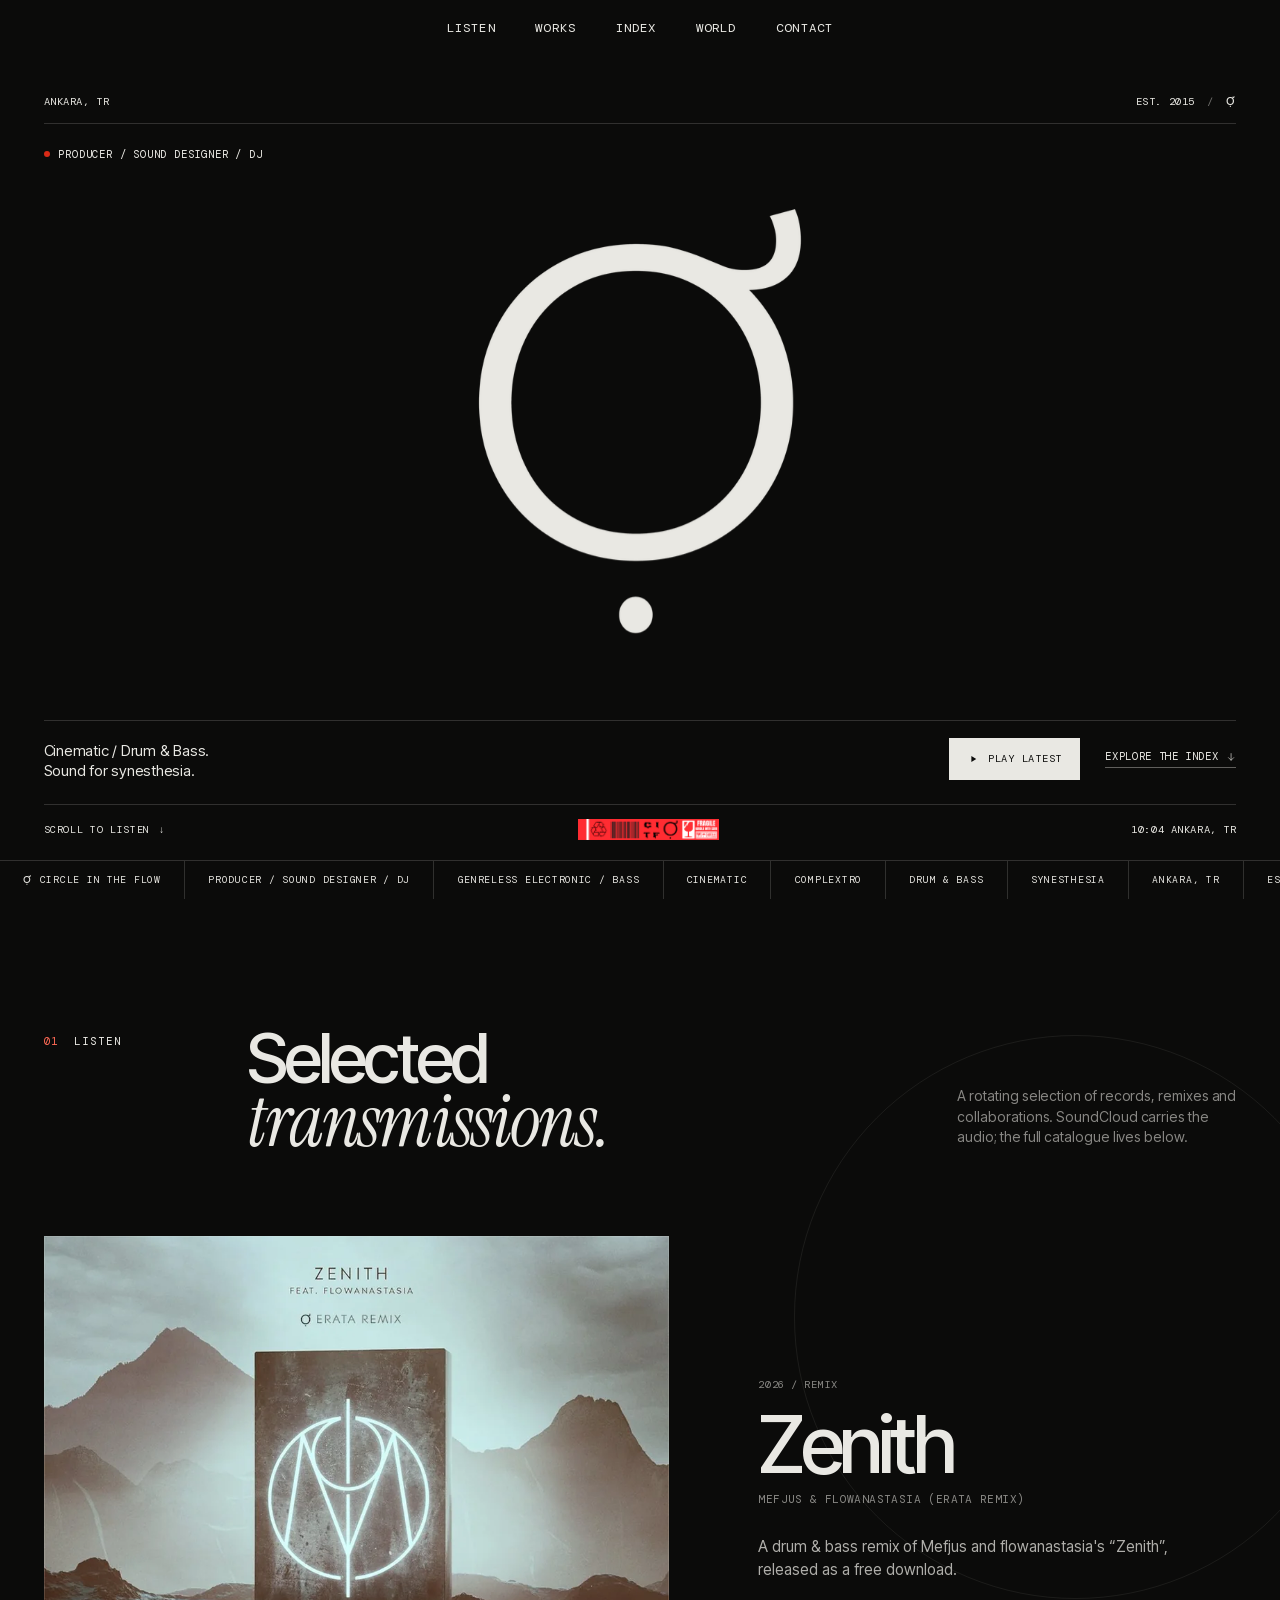
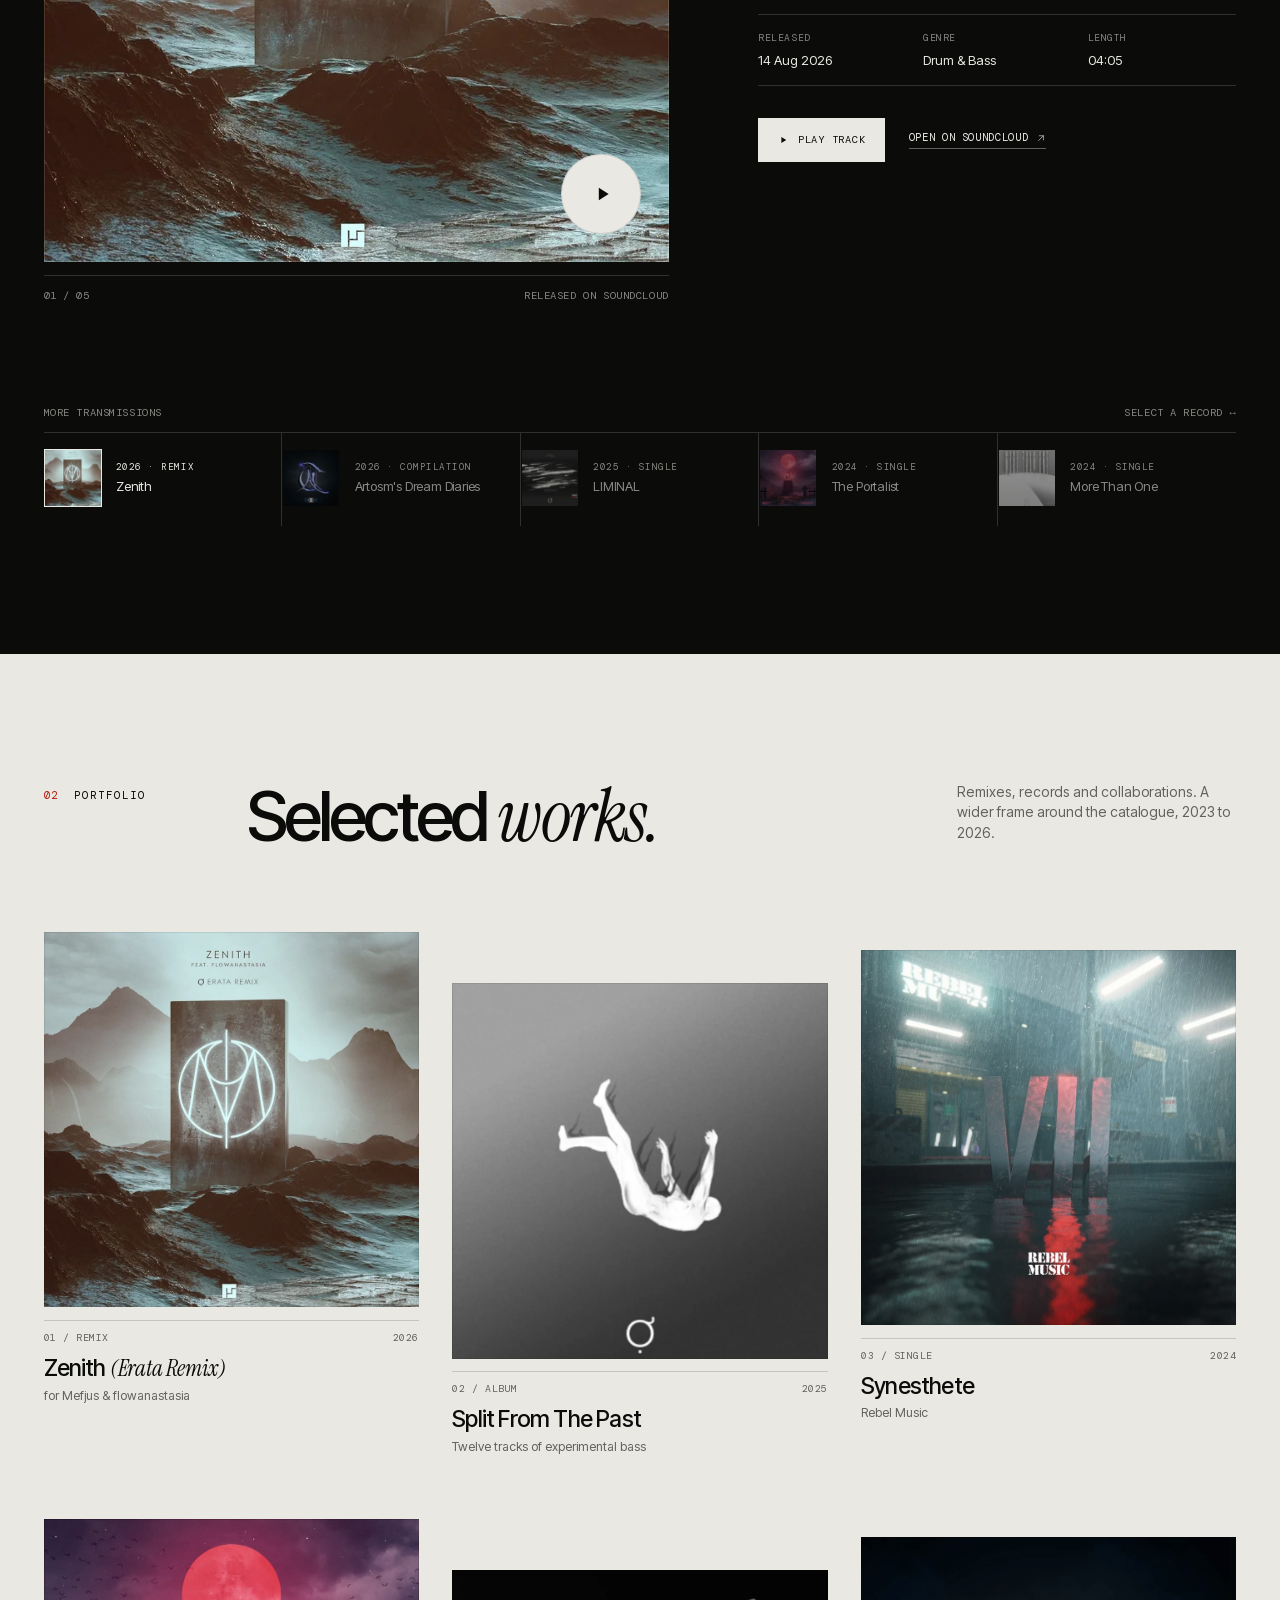
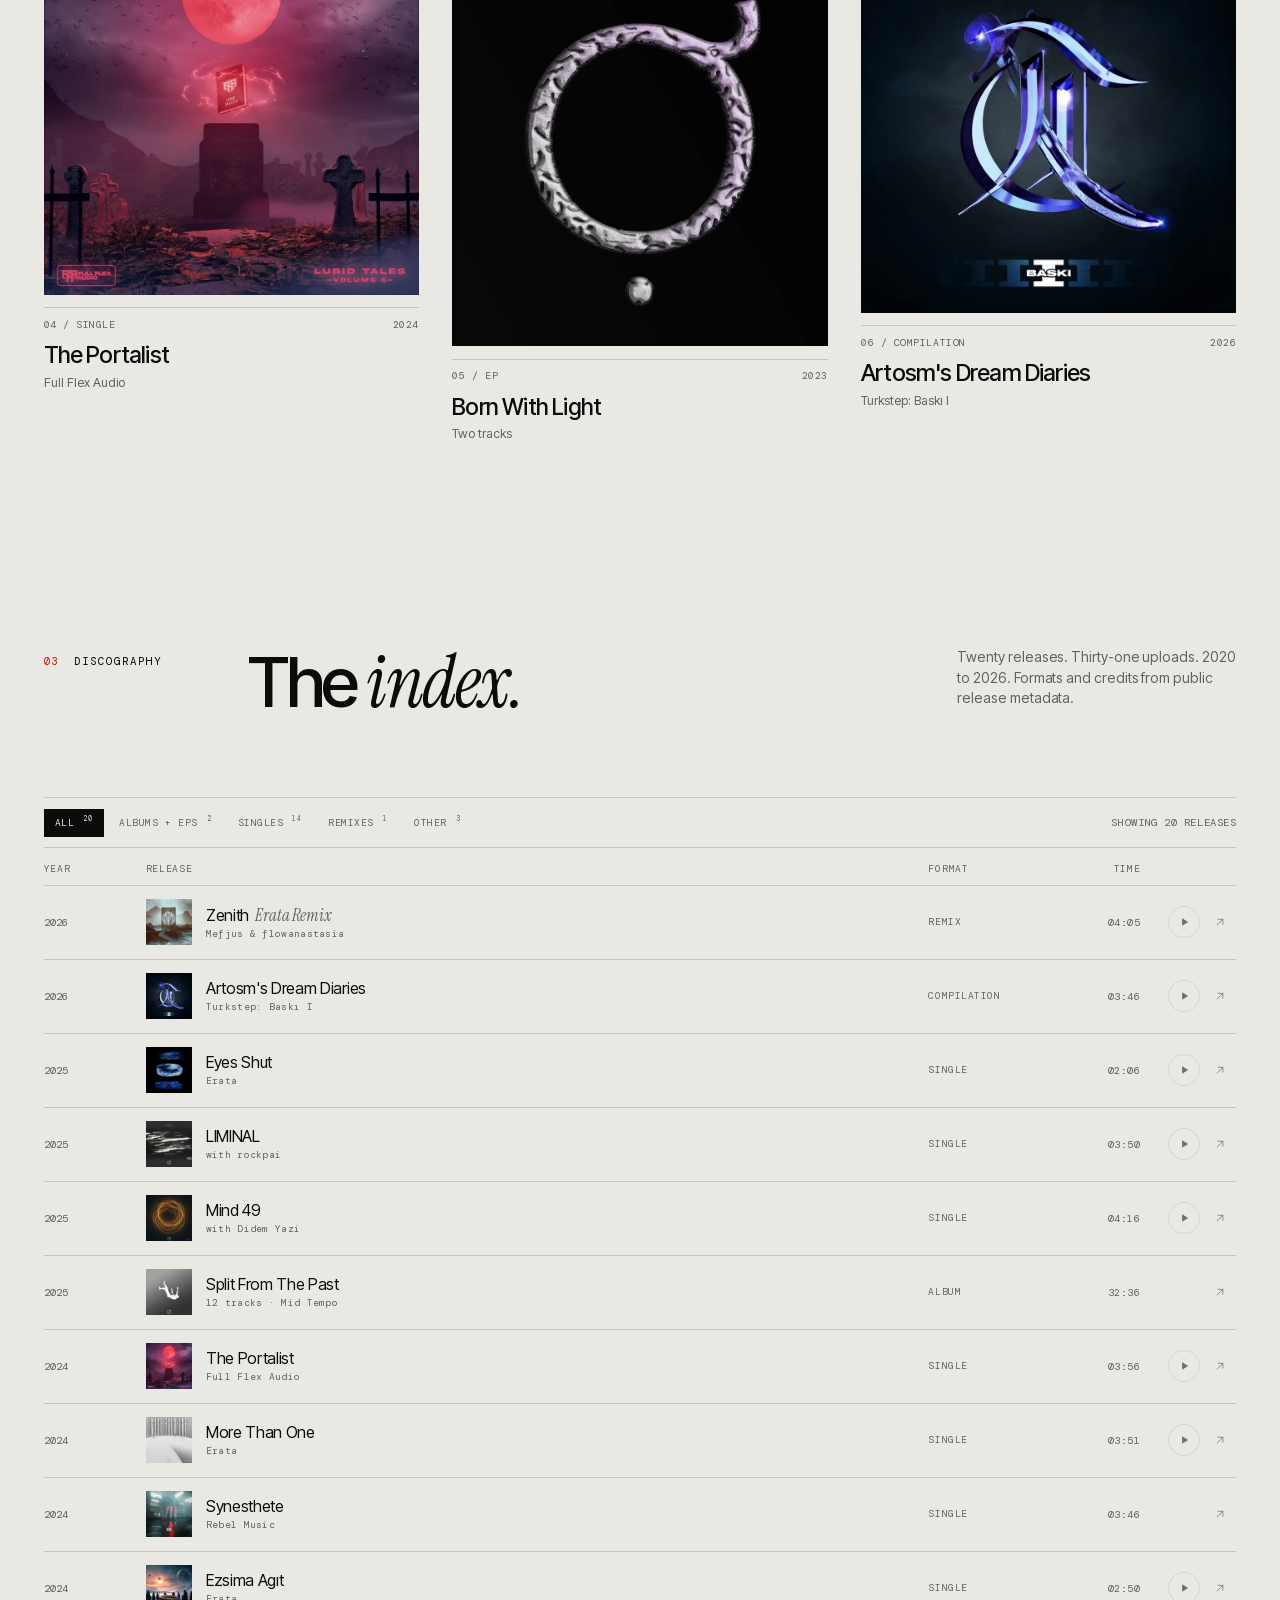
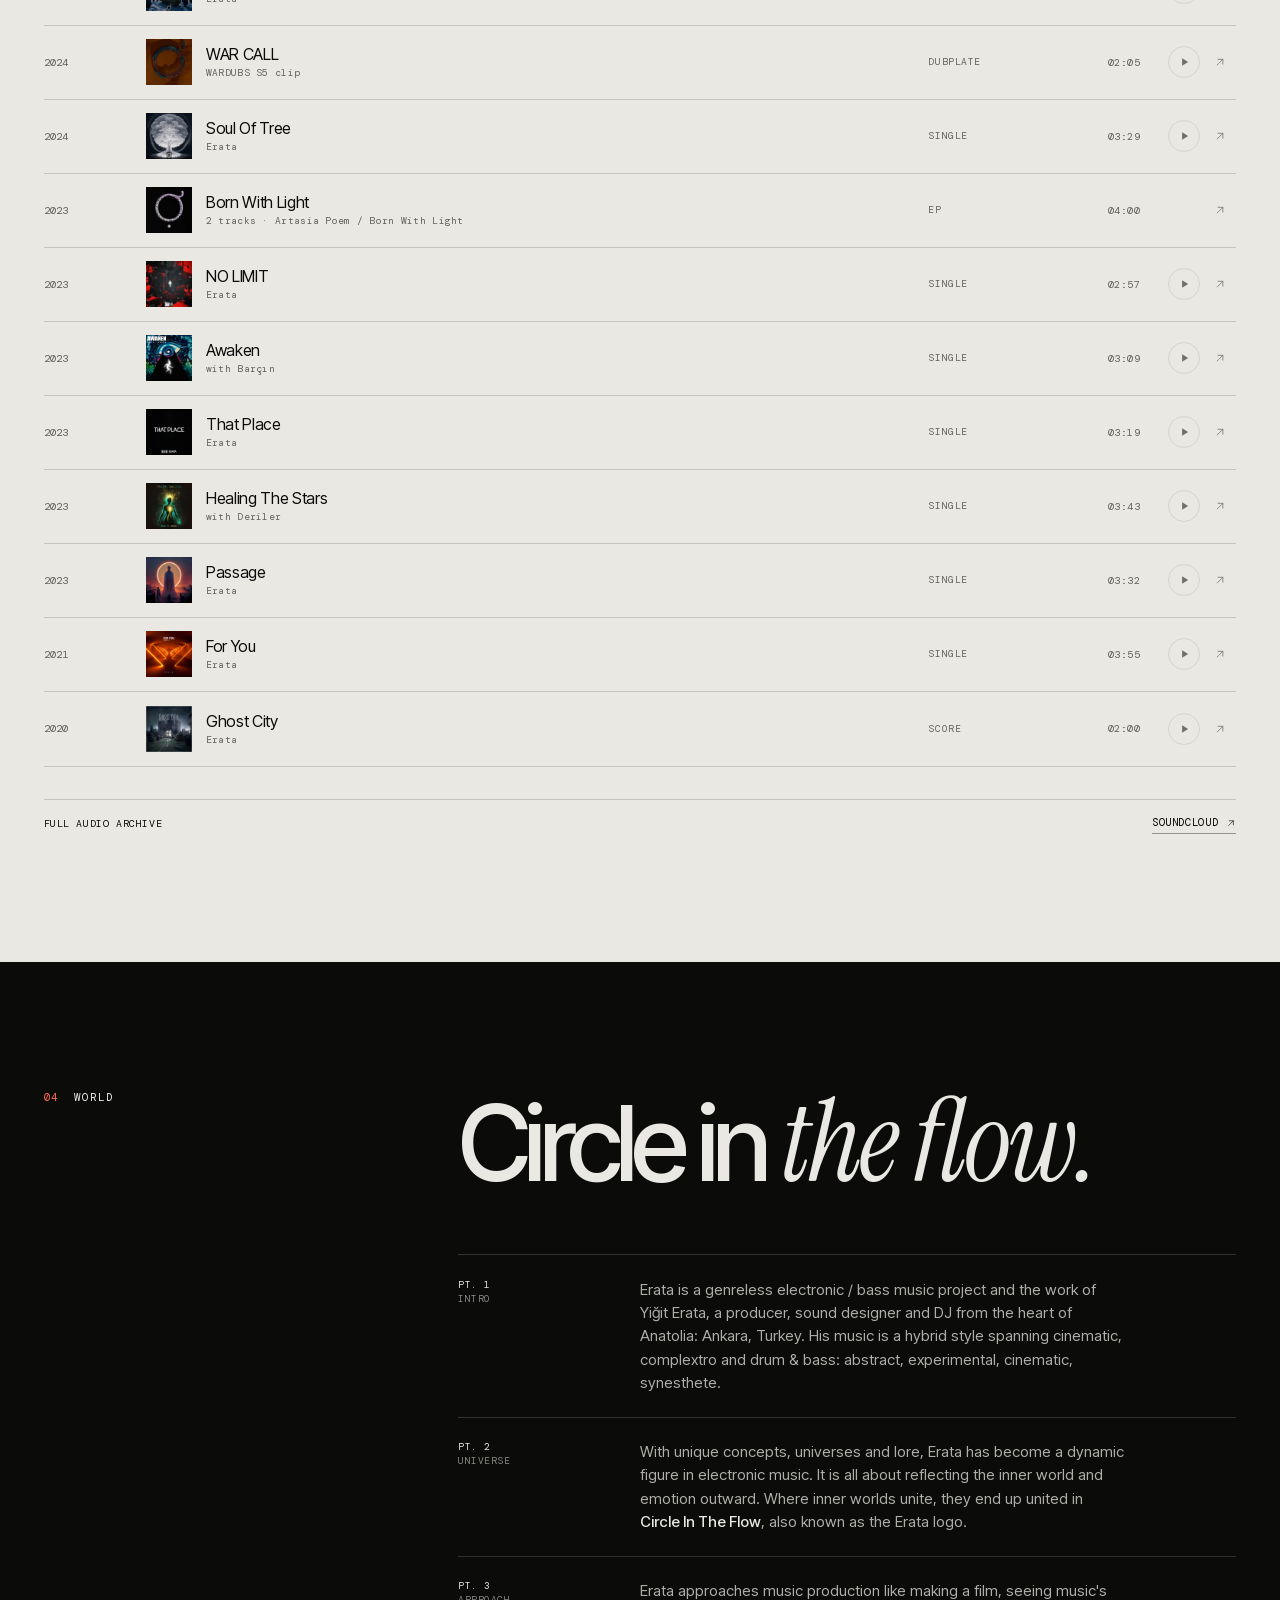
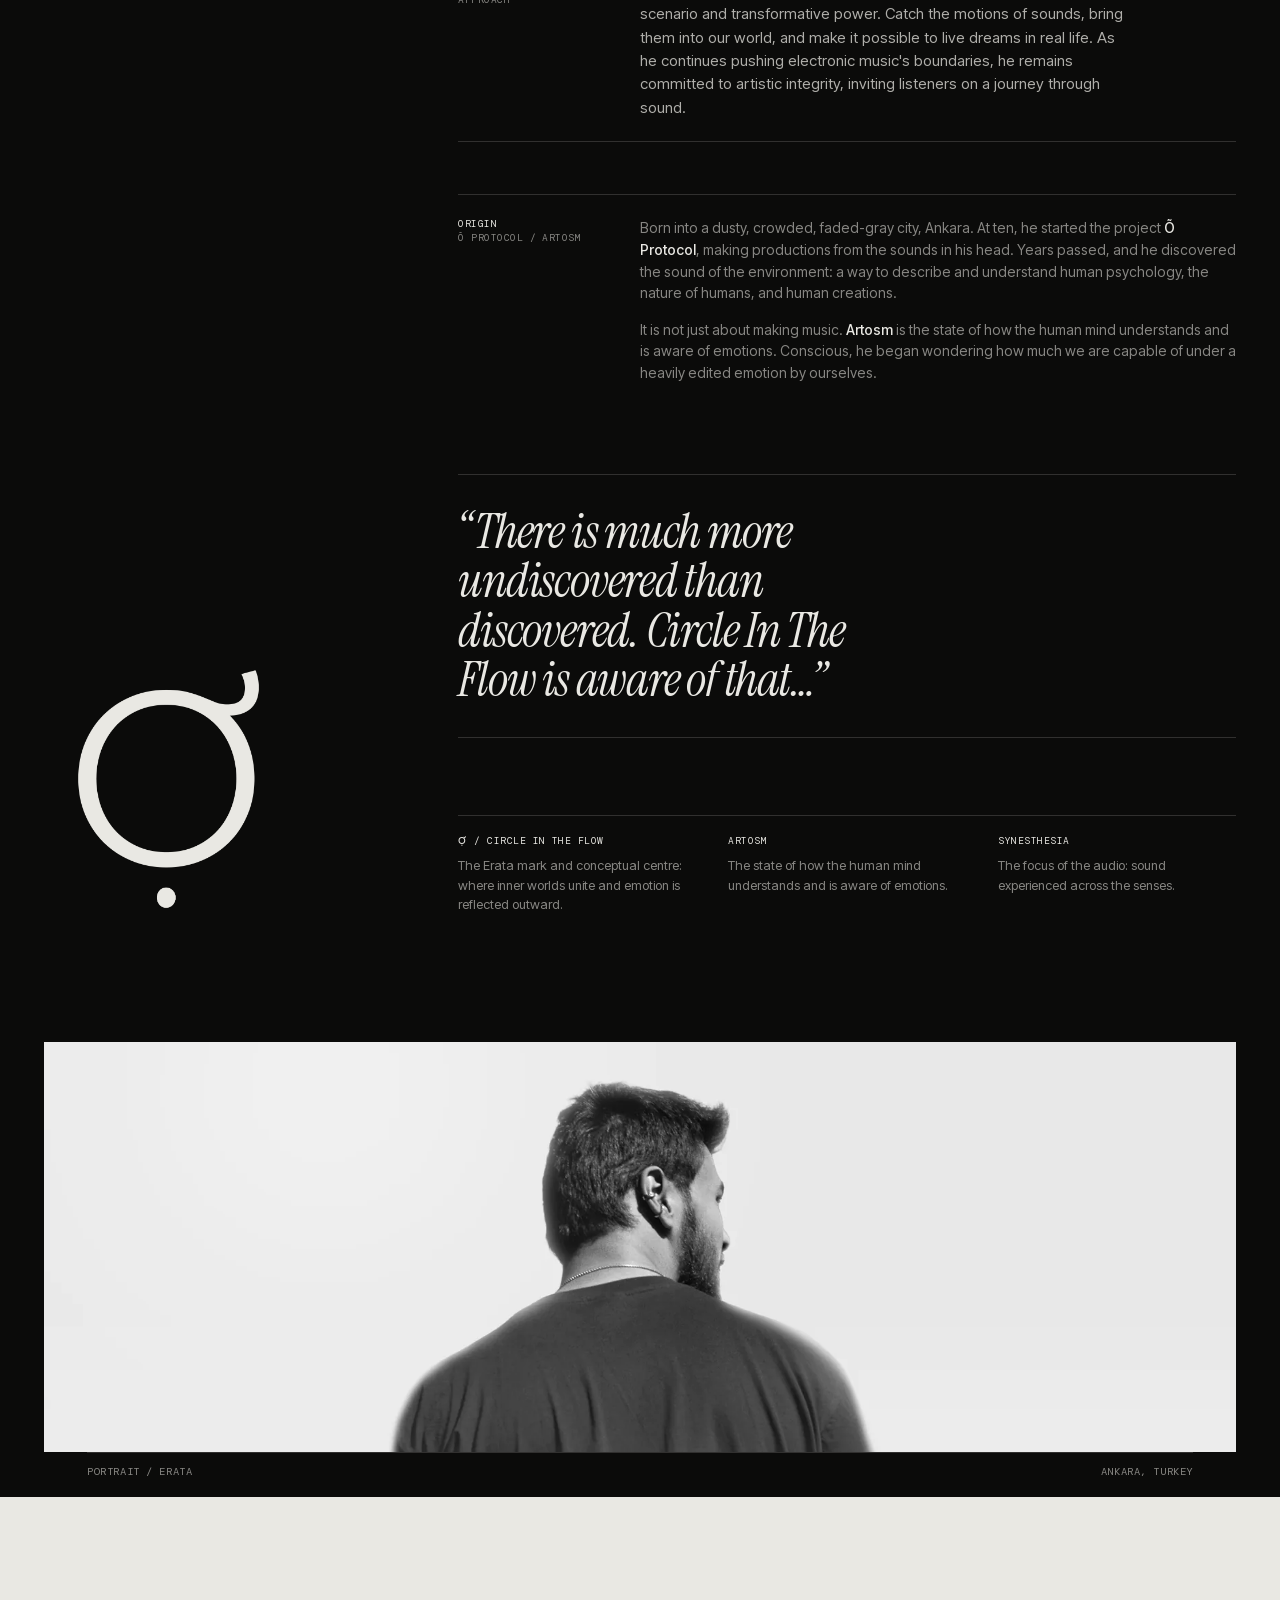
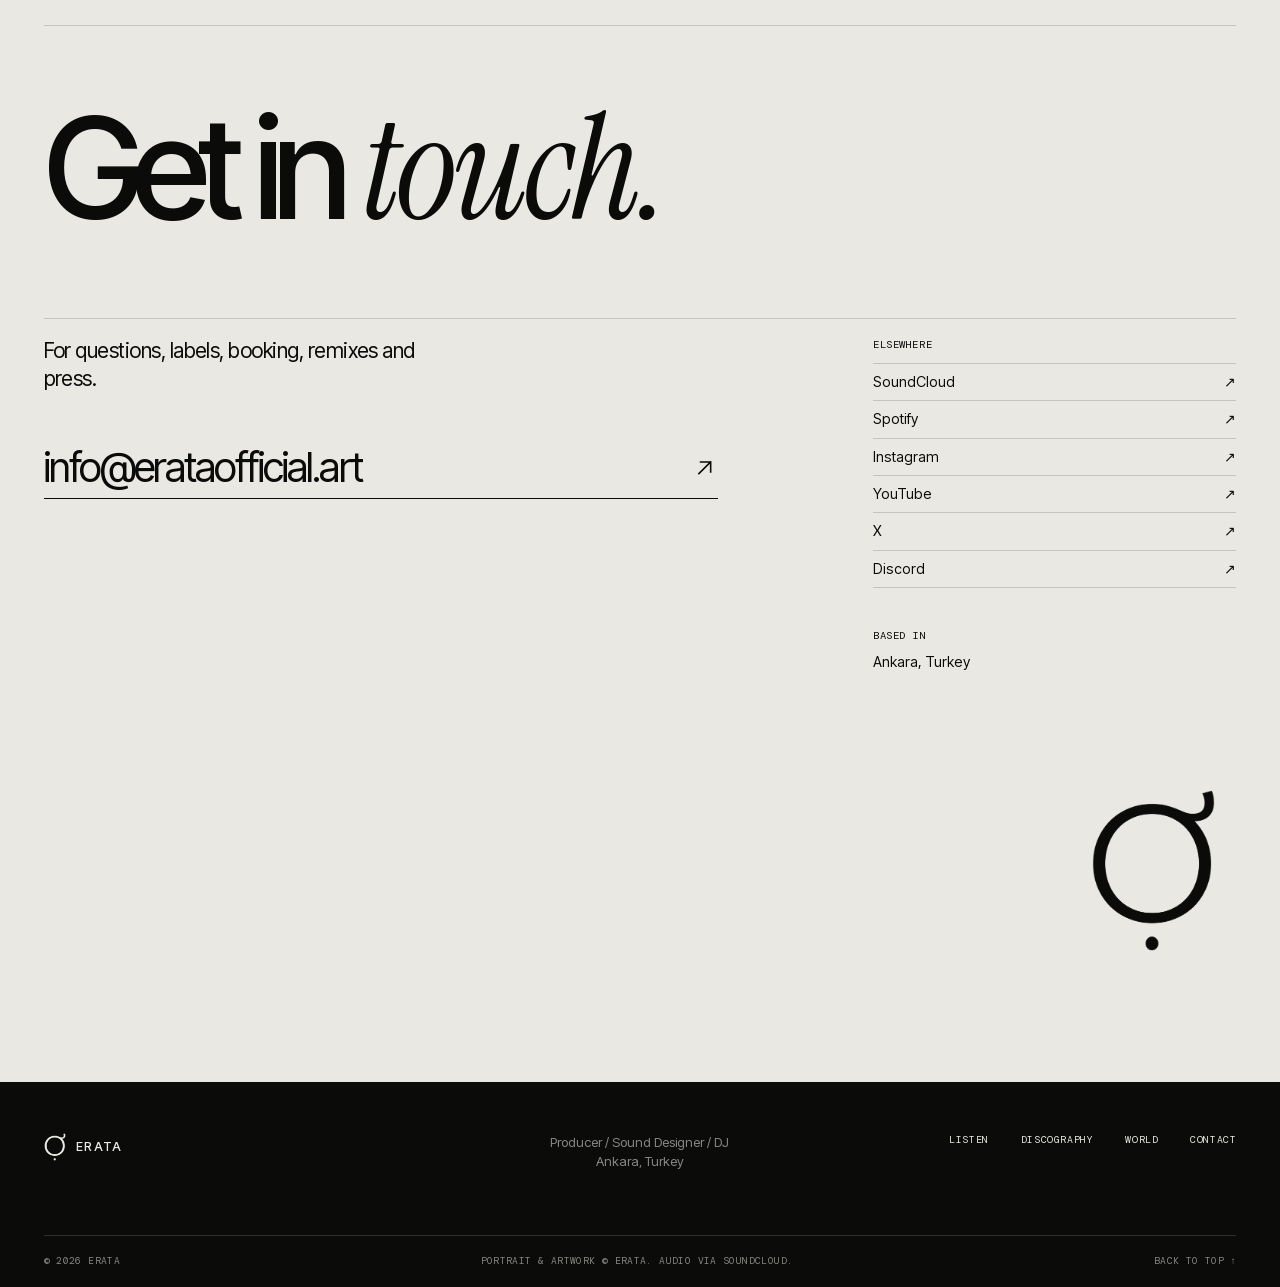
==== commit 6624f3f1: "IOS Safari Fix" ====
--- a/index.html
+++ b/index.html
@@ -8,7 +8,7 @@
   <title>Erata | Official Website</title>
   <meta name="description" content="The official home of Erata (Yiğit Erata), a genreless electronic / bass music project from Ankara, crossing cinematic, complextro and drum & bass. Discography, selected works, and Circle In The Flow.">
   <link rel="canonical" href="https://erataofficial.art/">
-  <meta name="theme-color" content="#e9e8e3">
+  <meta name="theme-color" content="#0b0b0a">
   <meta name="color-scheme" content="light dark">
 
   <meta property="og:type" content="website">
@@ -34,14 +34,14 @@
   <link rel="icon" href="favicon.ico?v=2" sizes="any">
   <link rel="icon" href="assets/img/favicon-32.png?v=2" sizes="32x32" type="image/png">
   <link rel="icon" href="assets/img/favicon-192.png?v=2" sizes="192x192" type="image/png">
-  <link rel="apple-touch-icon" href="assets/img/icon-192.png">
+  <link rel="apple-touch-icon" href="assets/img/favicon-192.png?v=2">
   <link rel="manifest" href="site.webmanifest">
 
-  <link rel="preload" href="assets/img/logo-mark.png" as="image">
+  <link rel="preload" href="assets/img/logo-paper-600.png" as="image">
   <link rel="preload" href="assets/fonts/inter-tight-normal-latin.woff2" as="font" type="font/woff2" crossorigin>
   <link rel="preload" href="assets/fonts/instrument-serif-italic-latin.woff2" as="font" type="font/woff2" crossorigin>
   <link rel="stylesheet" href="assets/fonts/fonts.css">
-  <link rel="stylesheet" href="assets/css/main.css">
+  <link rel="stylesheet" href="assets/css/main.css?v=3">
 
   <script type="application/ld+json">
   {
@@ -961,7 +961,7 @@
   <div class="visually-hidden" id="sc-host" aria-hidden="true"></div>
 
   <script src="assets/js/data.js" defer></script>
-  <script src="assets/js/app.js" defer></script>
+  <script src="assets/js/app.js?v=3" defer></script>
   <!-- Cloudflare Web Analytics --><script type='module' src='https://static.cloudflareinsights.com/beacon.min.js' data-cf-beacon='{"token": "e6e62ef678d14e0dbda54aafbf1629a2"}'></script><!-- End Cloudflare Web Analytics -->
 </body>
 </html>
--- a/assets/css/main.css
+++ b/assets/css/main.css
@@ -41,6 +41,9 @@
 html {
   scroll-behavior: smooth;
   -webkit-text-size-adjust: 100%;
+  /* Dark canvas: iOS Safari shows this colour in the overscroll area and
+     behind the status bar. Hero and footer are dark, so no light strip. */
+  background: #0b0b0a;
 }
 
 section[id] {
@@ -367,9 +370,12 @@
 
 .page-progress span {
   display: block;
-  width: 0;
+  width: 100%;
   height: 100%;
   background: var(--signal);
+  transform: scaleX(0);
+  transform-origin: 0 50%;
+  will-change: transform;
 }
 
 .site-head {
@@ -395,9 +401,7 @@
   inset: 0;
   z-index: 0;
   border-bottom: 1px solid var(--line);
-  background: rgba(233, 232, 227, 0.9);
-  -webkit-backdrop-filter: blur(18px);
-  backdrop-filter: blur(18px);
+  background: rgba(233, 232, 227, 0.96);
   opacity: var(--bar, 0);
   pointer-events: none;
   transition: background-color 0.3s ease, border-color 0.3s ease;
@@ -409,7 +413,7 @@
 
 .site-head.is-dark::before {
   border-color: var(--paper-line);
-  background: rgba(11, 11, 10, 0.8);
+  background: rgba(11, 11, 10, 0.94);
 }
 
 .brand {
@@ -459,31 +463,64 @@
   width: var(--bw, 49px);
   height: var(--bh, 64px);
   opacity: 0;
-  filter: blur(14px);
   transform-origin: 50% 50%;
   pointer-events: none;
   will-change: transform;
   /* Slow entrance: the logo materialises out of nothing, soft to sharp. */
-  transition: opacity 1.6s cubic-bezier(0.33, 0, 0.2, 1),
-              filter 1.6s cubic-bezier(0.33, 0, 0.2, 1);
+  transition: opacity 1.6s cubic-bezier(0.33, 0, 0.2, 1);
 }
 
 .js .site-head.is-ready .brand {
   opacity: 1;
-  filter: none;
-}
-
-/* Docked in the bar: drawn at its real size from a pre-filtered mask, so the
-   edges stay crisp instead of being a huge bitmap shrunk by transform. */
+}
+
+/* Header logo: pre-coloured bitmaps (ink + paper) cross-faded with opacity.
+   No CSS mask here, because mask + transform forces Safari to re-rasterise
+   the logo on every scroll frame. Transform and opacity stay on the GPU. */
+.js .site-head .brand-mark {
+  position: relative;
+  background: none;
+  -webkit-mask: none;
+  mask: none;
+}
+
+.js .site-head .brand-mark::before,
+.js .site-head .brand-mark::after {
+  content: "";
+  position: absolute;
+  inset: 0;
+  background: center / contain no-repeat;
+  transition: opacity 0.3s ease;
+}
+
+.js .site-head .brand-mark::before {
+  background-image: url("../img/logo-ink-600.png");
+  opacity: 1;
+}
+
+.js .site-head .brand-mark::after {
+  background-image: url("../img/logo-paper-600.png");
+  opacity: 0;
+}
+
+.js .site-head.is-dark .brand-mark::before { opacity: 0; }
+.js .site-head.is-dark .brand-mark::after { opacity: 1; }
+
+/* Docked: drawn at its real size from small pre-filtered bitmaps (crisp). */
 .js .site-head.is-docked .brand {
   will-change: auto;
 }
 
-.js .site-head.is-docked .brand-mark {
-  -webkit-mask-image: url("../img/logo-mark-64.png");
-  mask-image: url("../img/logo-mark-64.png");
-  -webkit-mask-image: -webkit-image-set(url("../img/logo-mark-64.png") 1x, url("../img/logo-mark-128.png") 2x, url("../img/logo-mark-192.png") 3x);
-  mask-image: image-set(url("../img/logo-mark-64.png") 1x, url("../img/logo-mark-128.png") 2x, url("../img/logo-mark-192.png") 3x);
+.js .site-head.is-docked .brand-mark::before {
+  background-image: url("../img/logo-ink-64.png");
+  background-image: -webkit-image-set(url("../img/logo-ink-64.png") 1x, url("../img/logo-ink-128.png") 2x, url("../img/logo-ink-192.png") 3x);
+  background-image: image-set(url("../img/logo-ink-64.png") 1x, url("../img/logo-ink-128.png") 2x, url("../img/logo-ink-192.png") 3x);
+}
+
+.js .site-head.is-docked .brand-mark::after {
+  background-image: url("../img/logo-paper-64.png");
+  background-image: -webkit-image-set(url("../img/logo-paper-64.png") 1x, url("../img/logo-paper-128.png") 2x, url("../img/logo-paper-192.png") 3x);
+  background-image: image-set(url("../img/logo-paper-64.png") 1x, url("../img/logo-paper-128.png") 2x, url("../img/logo-paper-192.png") 3x);
 }
 
 .js .site-head.is-docked .brand {
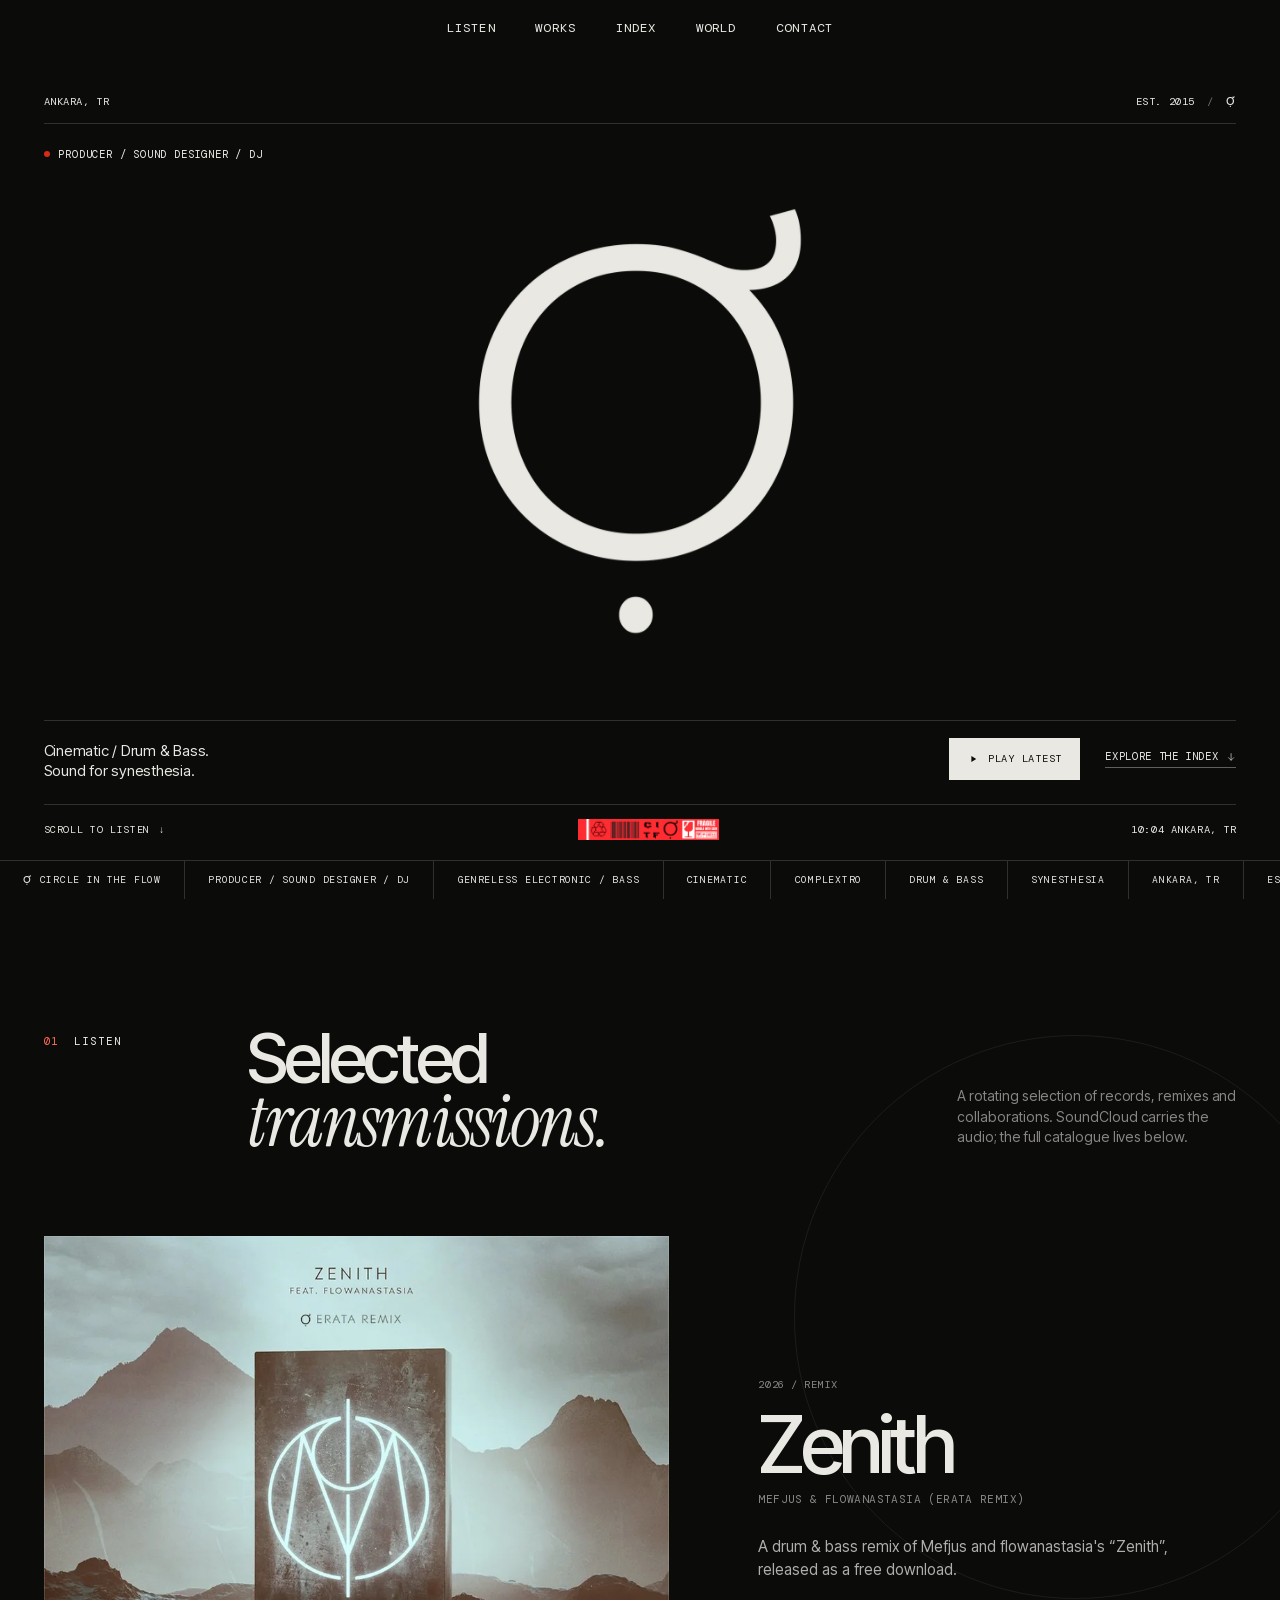
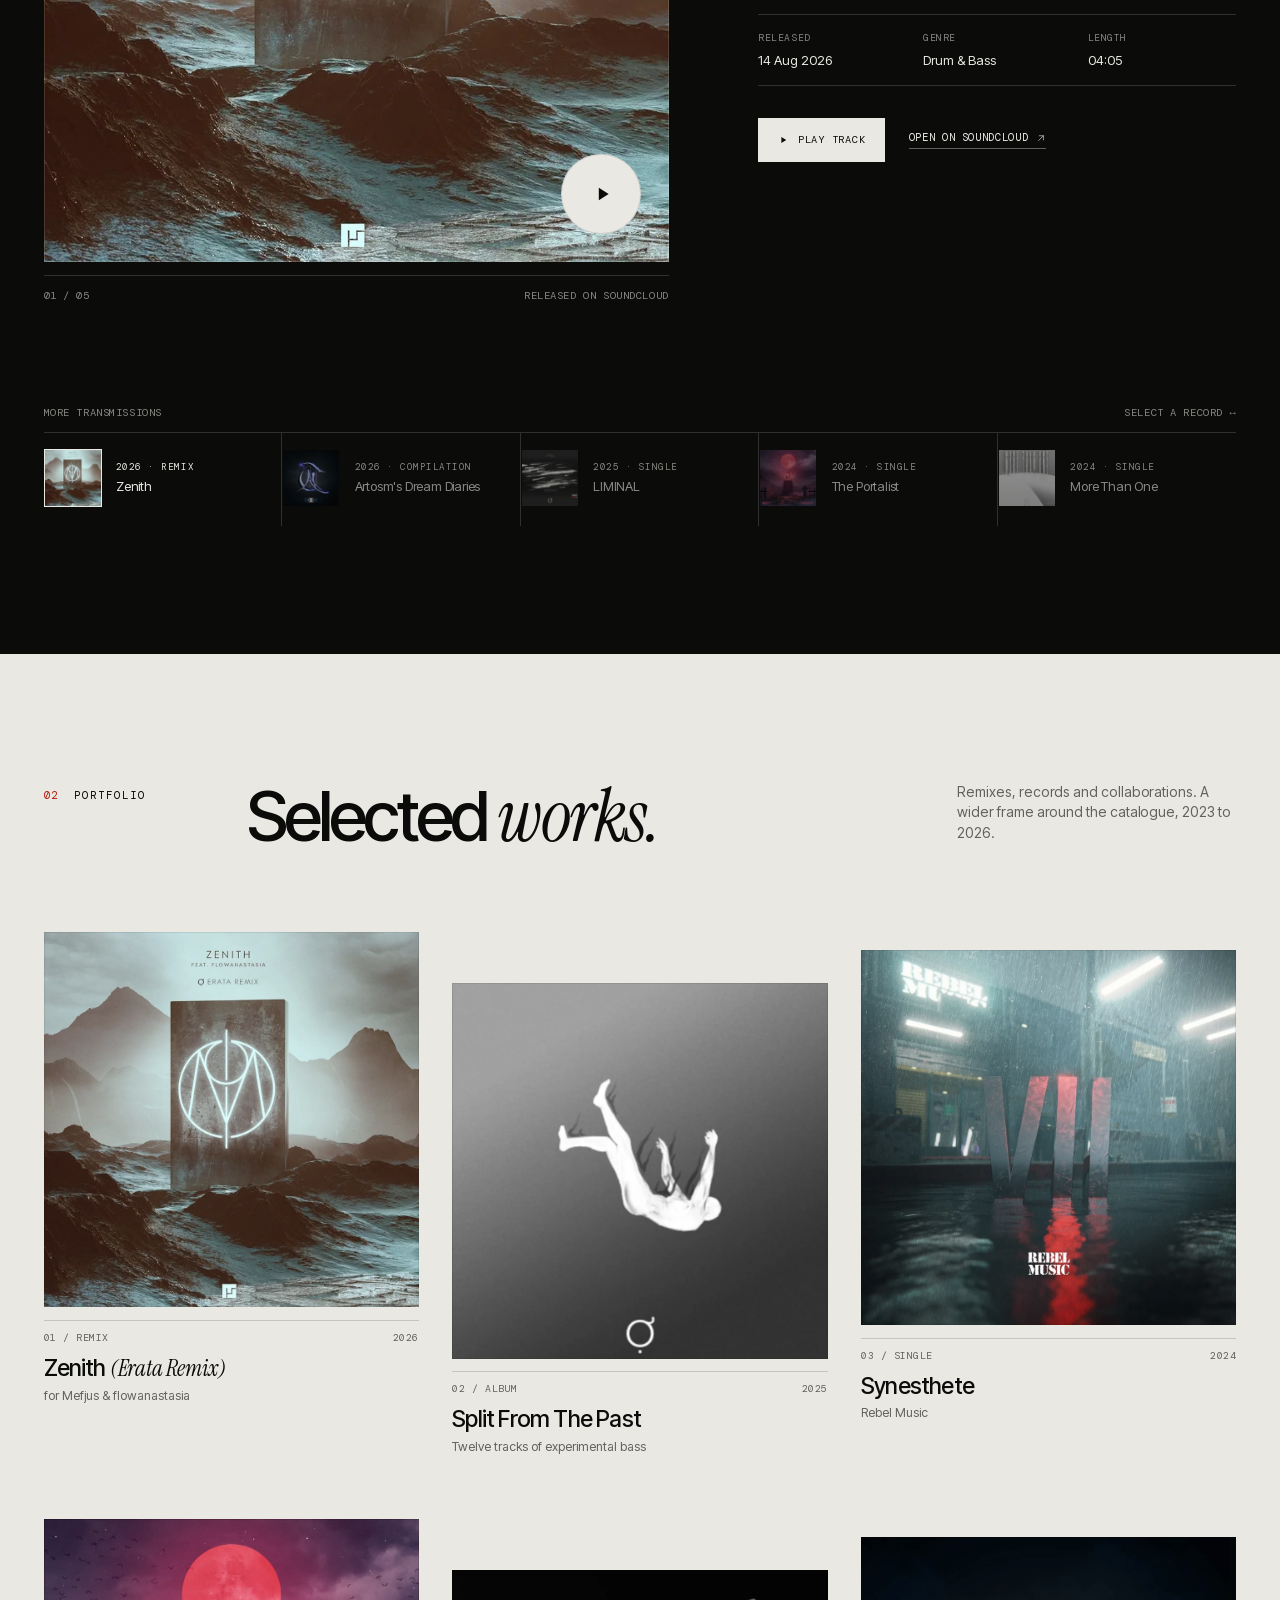
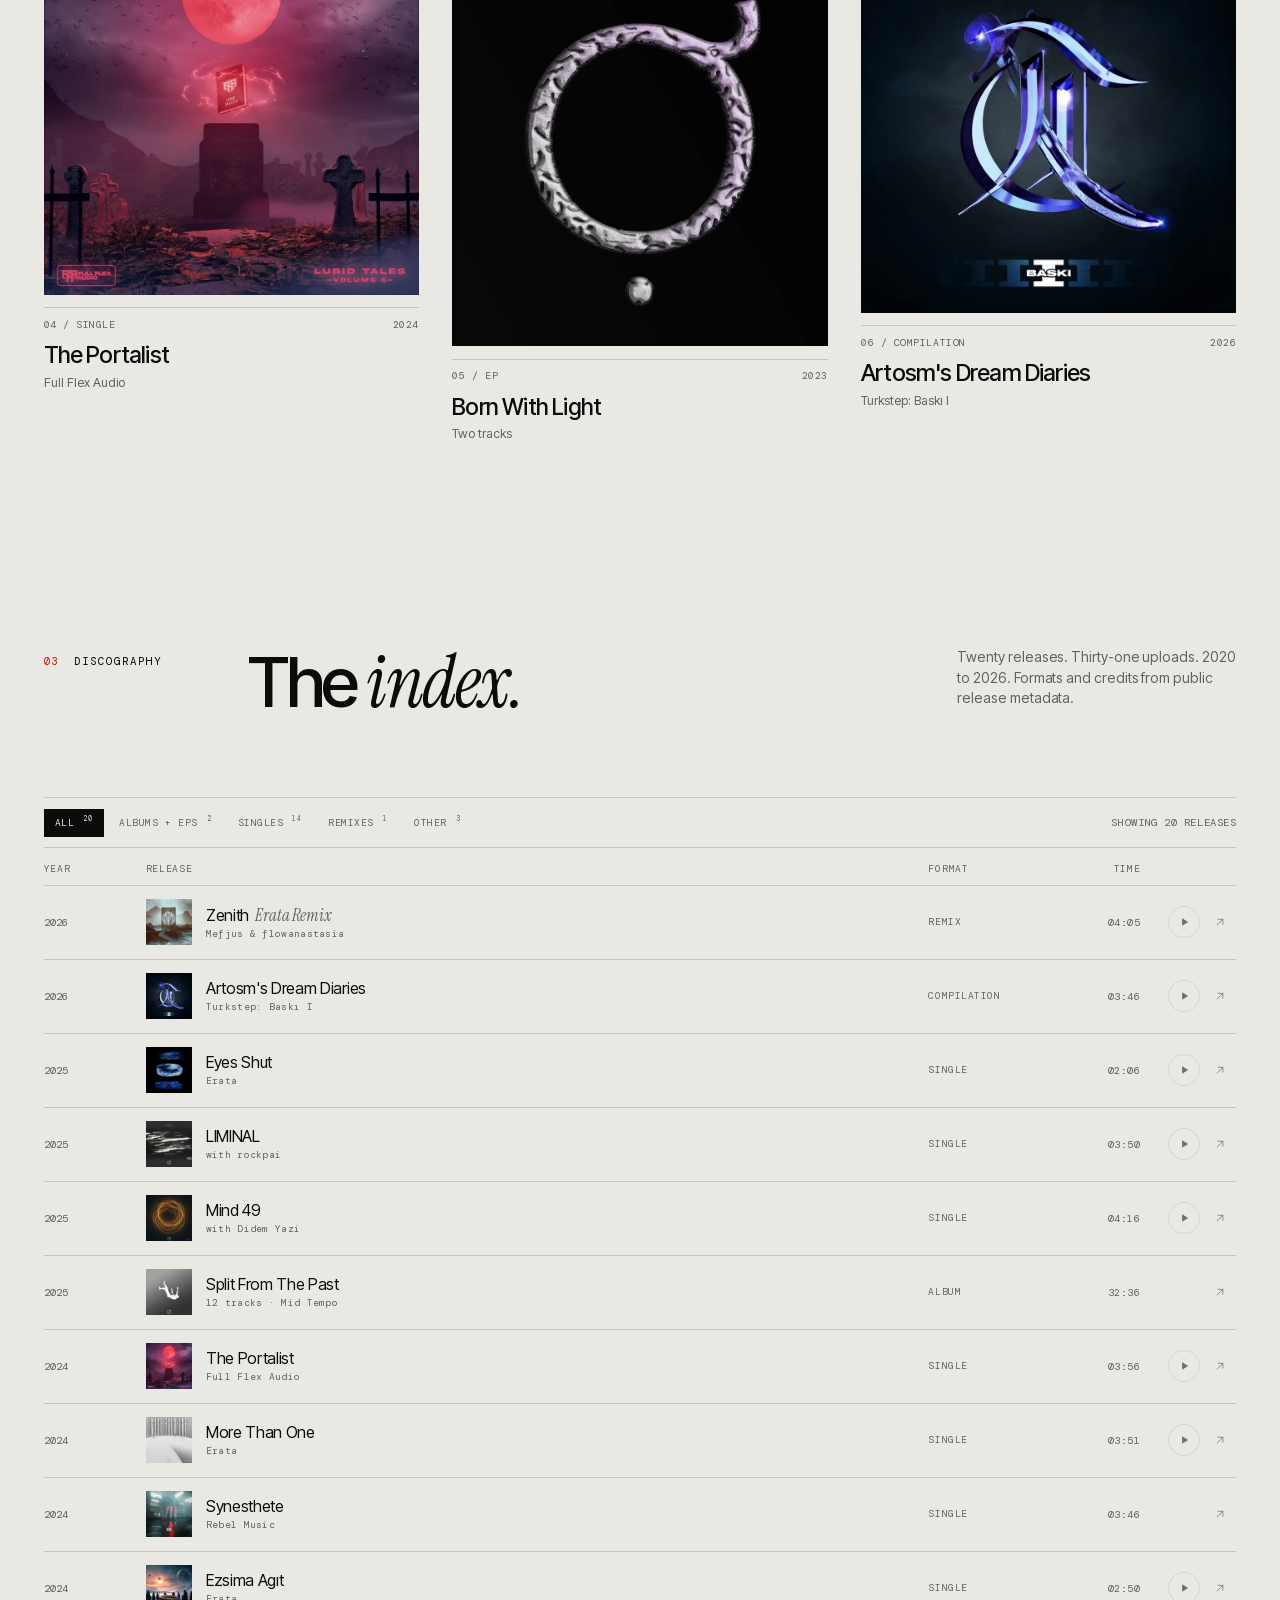
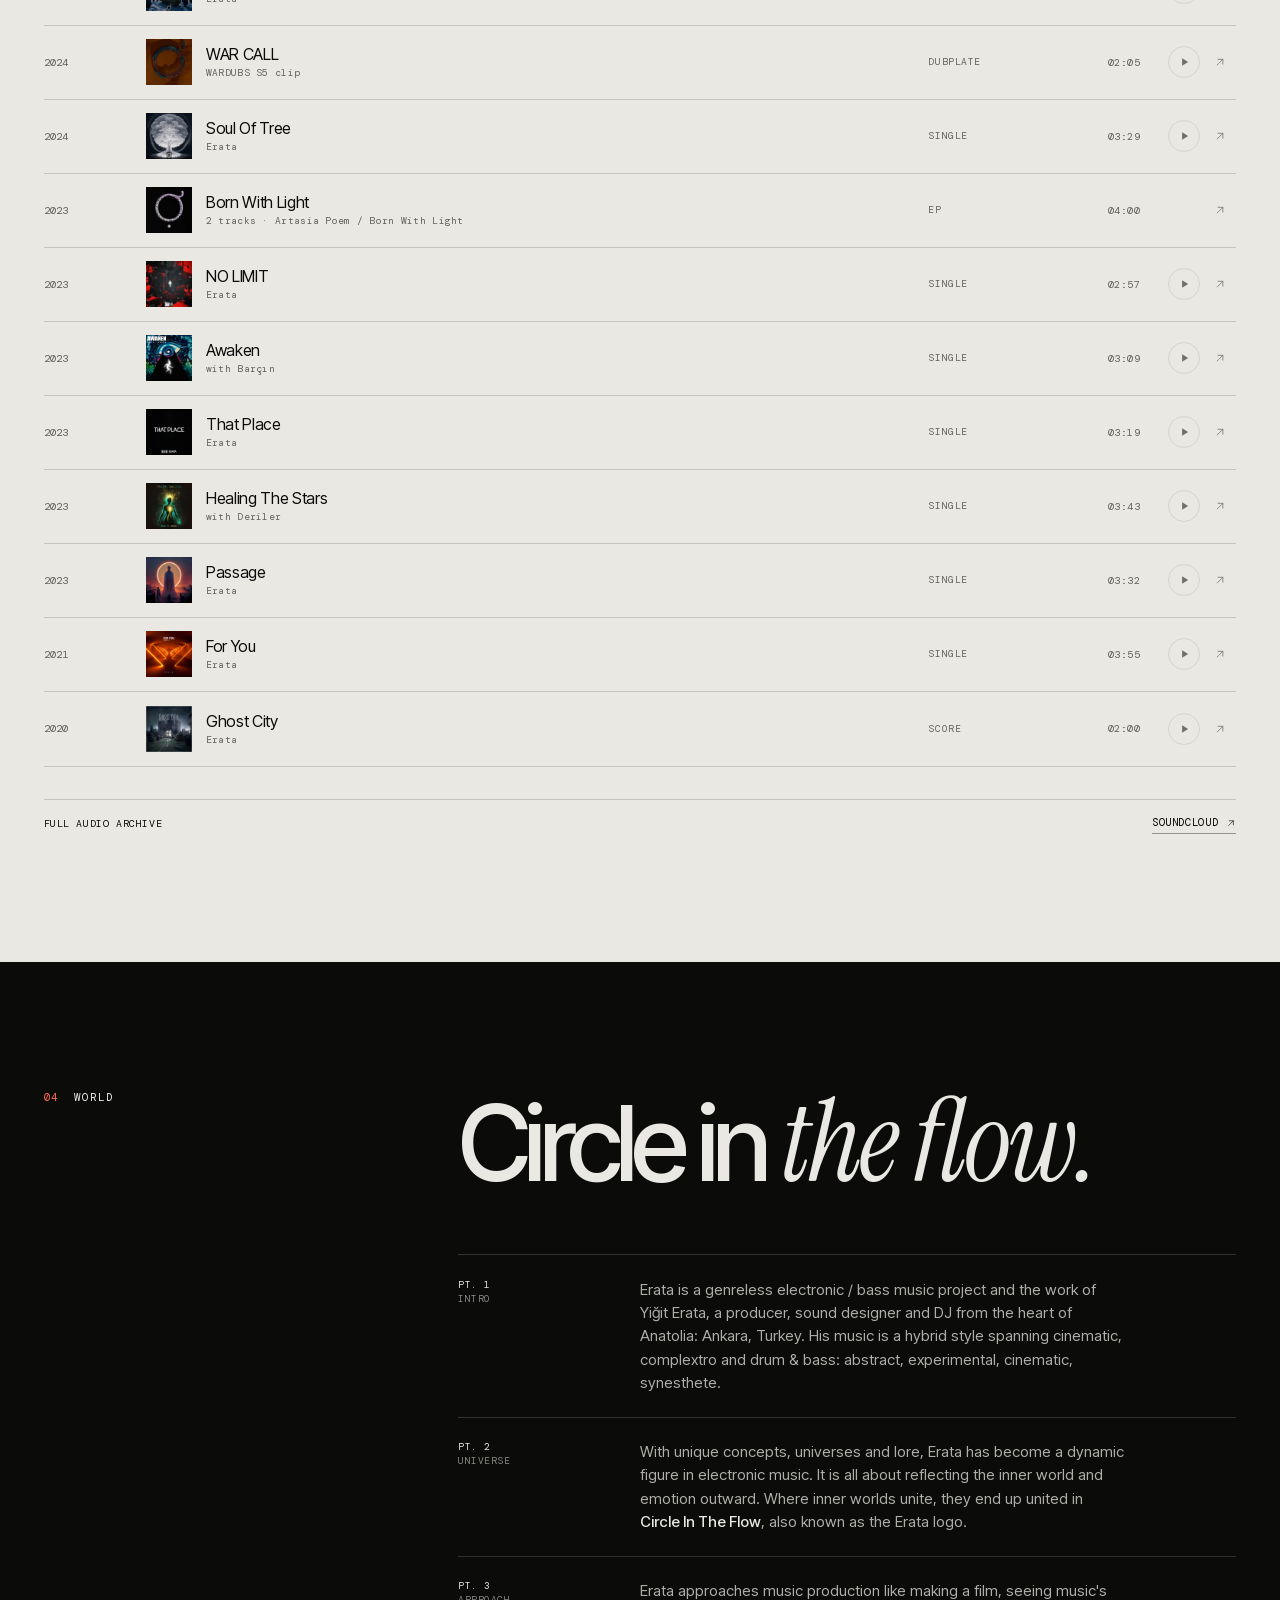
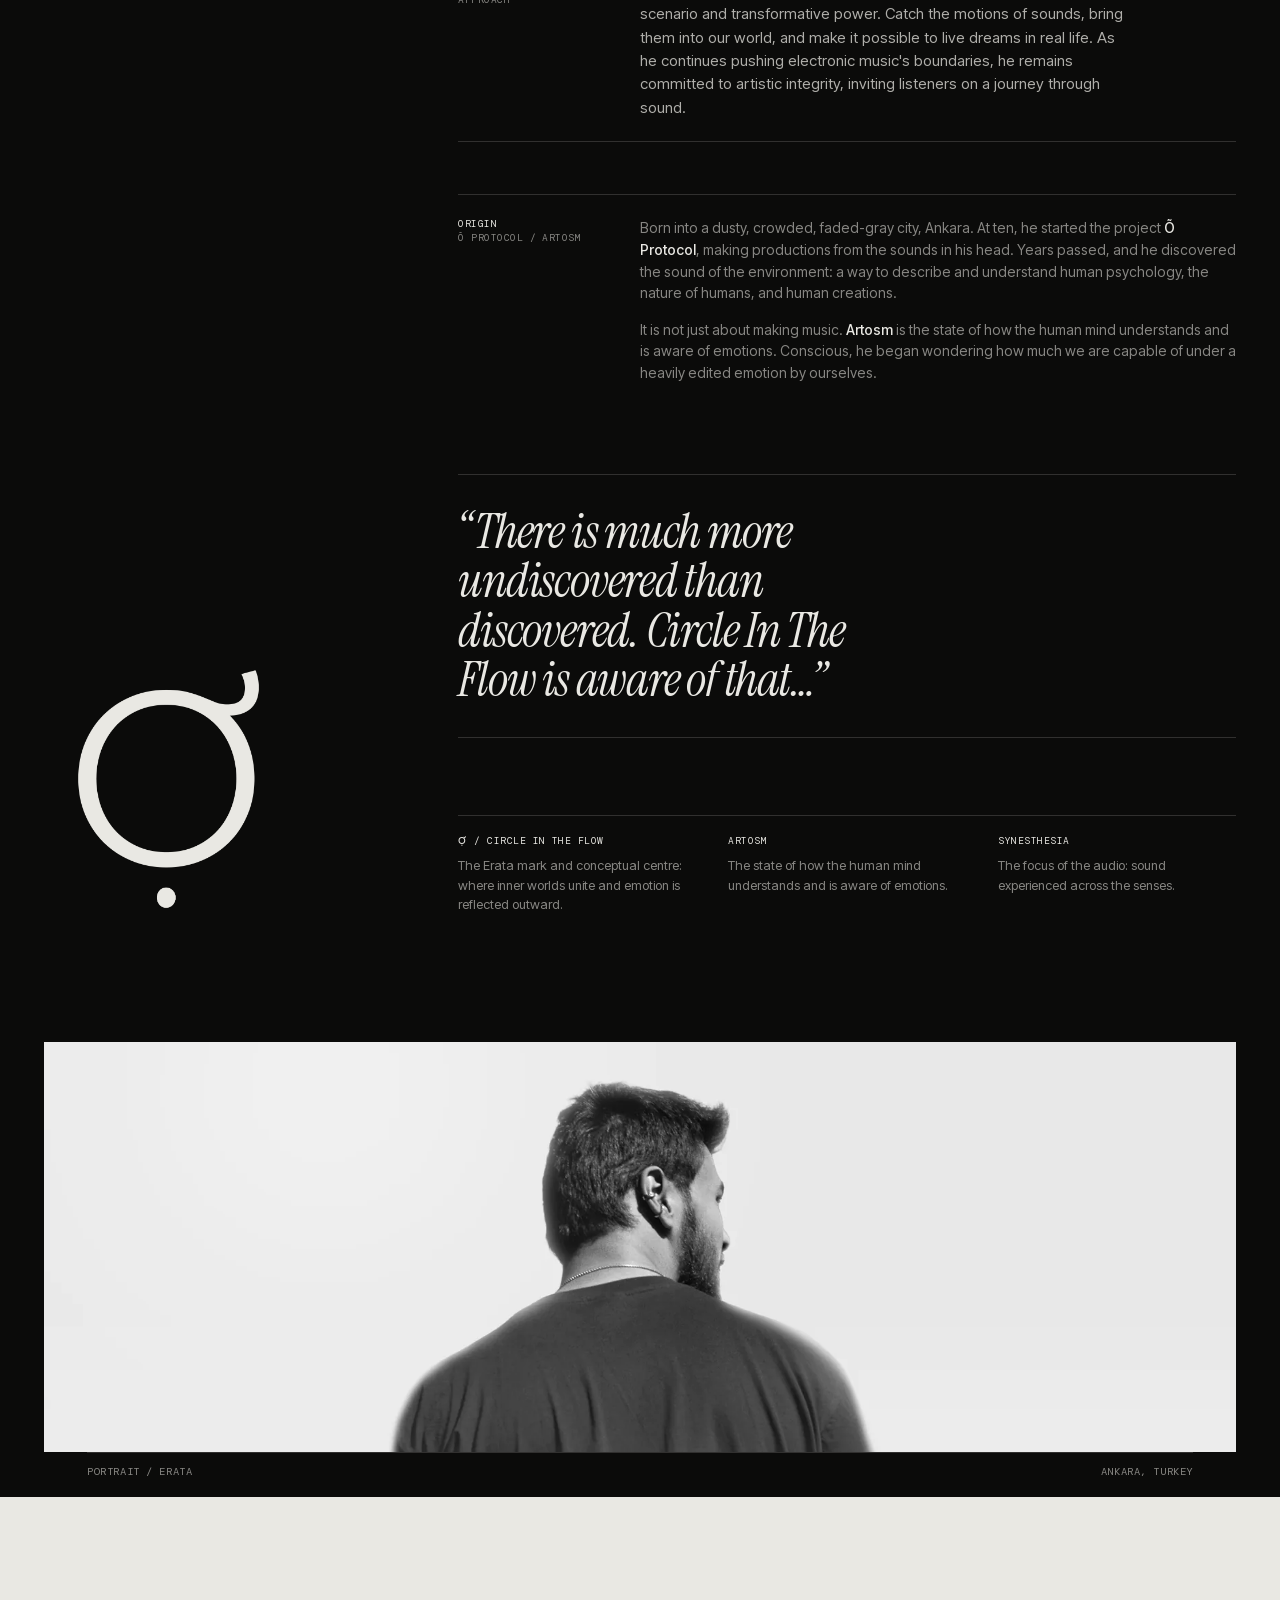
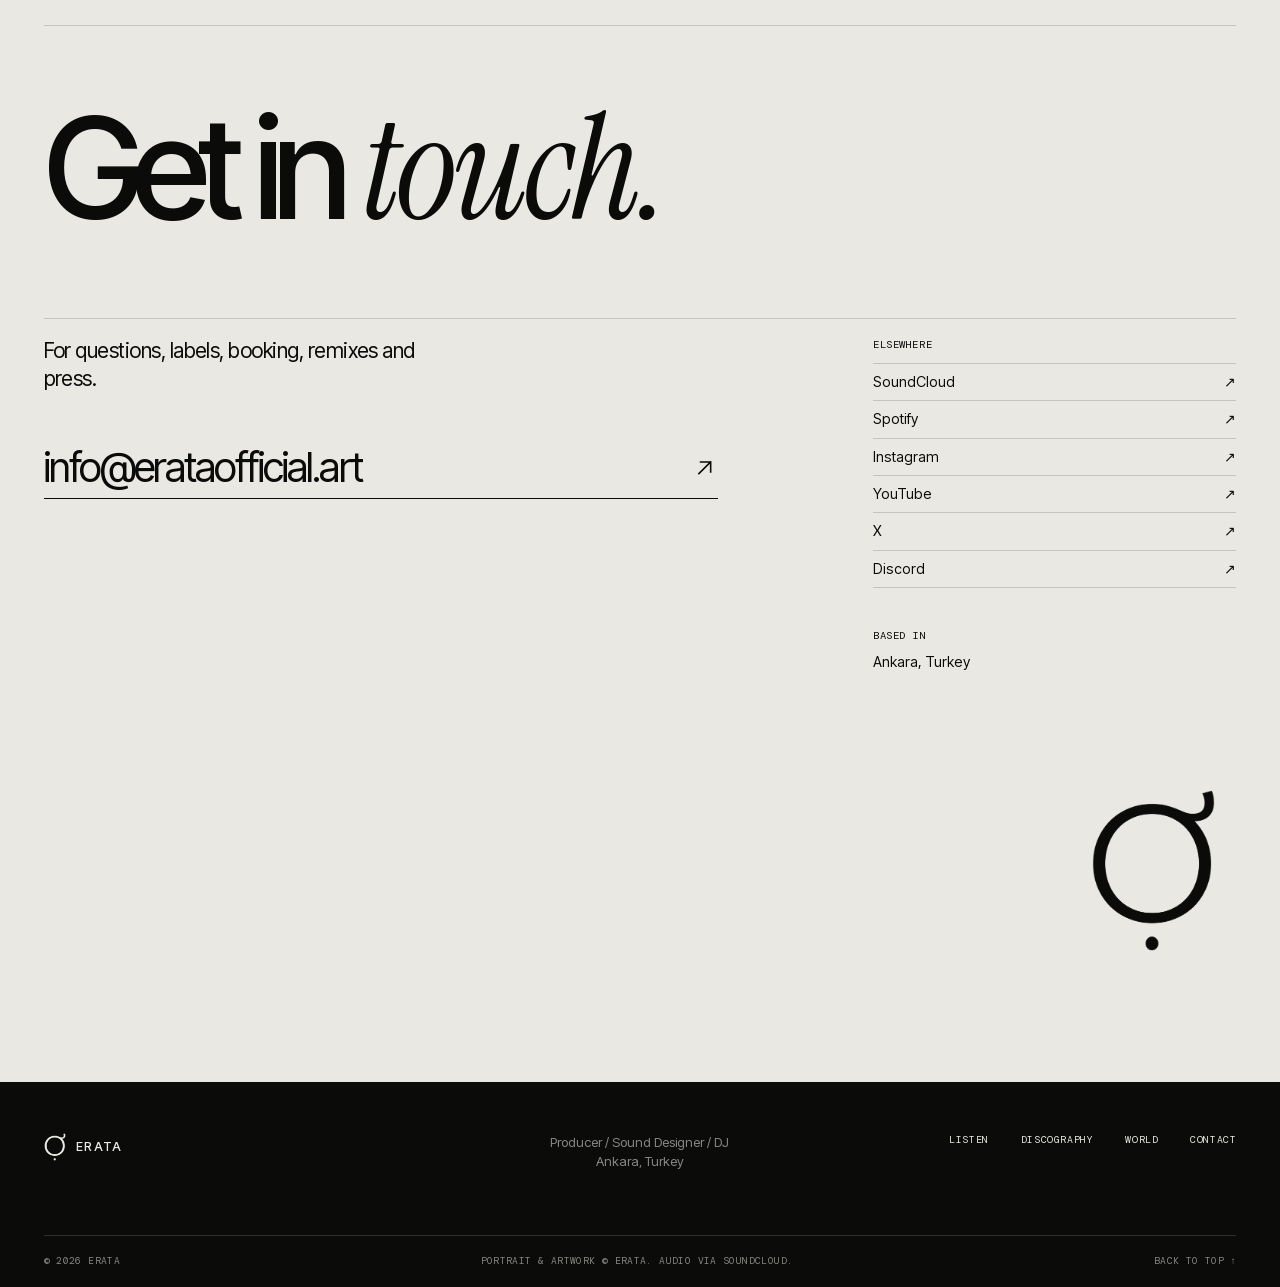
==== commit 95d8261f: "Safari Fix v.2" ====
--- a/index.html
+++ b/index.html
@@ -37,11 +37,11 @@
   <link rel="apple-touch-icon" href="assets/img/favicon-192.png?v=2">
   <link rel="manifest" href="site.webmanifest">
 
-  <link rel="preload" href="assets/img/logo-paper-600.png" as="image">
+  <link rel="preload" href="assets/img/logo-paper.png" as="image">
   <link rel="preload" href="assets/fonts/inter-tight-normal-latin.woff2" as="font" type="font/woff2" crossorigin>
   <link rel="preload" href="assets/fonts/instrument-serif-italic-latin.woff2" as="font" type="font/woff2" crossorigin>
   <link rel="stylesheet" href="assets/fonts/fonts.css">
-  <link rel="stylesheet" href="assets/css/main.css?v=3">
+  <link rel="stylesheet" href="assets/css/main.css">
 
   <script type="application/ld+json">
   {
@@ -89,7 +89,7 @@
 
   <header class="site-head" id="site-head">
     <a class="brand" href="#top" aria-label="Erata, back to top">
-      <span class="mark brand-mark" aria-hidden="true"></span>
+      <span class="brand-mark brand-mark--img" aria-hidden="true"><i class="bm bm--ink"></i><i class="bm bm--paper"></i></span>
     </a>
 
     <nav class="site-nav" aria-label="Primary">
@@ -961,7 +961,7 @@
   <div class="visually-hidden" id="sc-host" aria-hidden="true"></div>
 
   <script src="assets/js/data.js" defer></script>
-  <script src="assets/js/app.js?v=3" defer></script>
+  <script src="assets/js/app.js" defer></script>
   <!-- Cloudflare Web Analytics --><script type='module' src='https://static.cloudflareinsights.com/beacon.min.js' data-cf-beacon='{"token": "e6e62ef678d14e0dbda54aafbf1629a2"}'></script><!-- End Cloudflare Web Analytics -->
 </body>
 </html>
--- a/assets/css/main.css
+++ b/assets/css/main.css
@@ -41,8 +41,8 @@
 html {
   scroll-behavior: smooth;
   -webkit-text-size-adjust: 100%;
-  /* Dark canvas: iOS Safari shows this colour in the overscroll area and
-     behind the status bar. Hero and footer are dark, so no light strip. */
+  /* Matches the dark hero/footer so Safari's top (Dynamic Island) and
+     overscroll areas never flash light. */
   background: #0b0b0a;
 }
 
@@ -401,7 +401,9 @@
   inset: 0;
   z-index: 0;
   border-bottom: 1px solid var(--line);
-  background: rgba(233, 232, 227, 0.96);
+  background: rgba(233, 232, 227, 0.9);
+  -webkit-backdrop-filter: blur(18px);
+  backdrop-filter: blur(18px);
   opacity: var(--bar, 0);
   pointer-events: none;
   transition: background-color 0.3s ease, border-color 0.3s ease;
@@ -413,7 +415,7 @@
 
 .site-head.is-dark::before {
   border-color: var(--paper-line);
-  background: rgba(11, 11, 10, 0.94);
+  background: rgba(11, 11, 10, 0.8);
 }
 
 .brand {
@@ -450,8 +452,27 @@
 
 .js .site-head {
   display: block;
-  height: calc(var(--head-min) + (var(--head) - var(--head-min)) * var(--e, 0));
+  /* Fixed height: the bar's visual height is animated with a transform on
+     ::before, so scrolling never triggers layout. */
+  height: var(--head);
   padding: 0;
+  pointer-events: none;
+}
+
+.js .site-head::before {
+  inset: 0 0 auto;
+  height: var(--head);
+  transform: translate3d(0, calc((var(--e, 0) - 1) * (var(--head) - var(--head-min))), 0);
+  will-change: transform, opacity;
+  /* No backdrop blur while the bar is moving and fading (Safari repaints it
+     every frame); it is switched on once the logo is docked. */
+  -webkit-backdrop-filter: none;
+  backdrop-filter: none;
+}
+
+.js .site-head.is-docked::before {
+  -webkit-backdrop-filter: blur(14px);
+  backdrop-filter: blur(14px);
 }
 
 .js .site-head .brand {
@@ -463,91 +484,90 @@
   width: var(--bw, 49px);
   height: var(--bh, 64px);
   opacity: 0;
+  filter: blur(14px);
   transform-origin: 50% 50%;
   pointer-events: none;
   will-change: transform;
   /* Slow entrance: the logo materialises out of nothing, soft to sharp. */
-  transition: opacity 1.6s cubic-bezier(0.33, 0, 0.2, 1);
+  transition: opacity 1.6s cubic-bezier(0.33, 0, 0.2, 1),
+              filter 1.6s cubic-bezier(0.33, 0, 0.2, 1);
 }
 
 .js .site-head.is-ready .brand {
   opacity: 1;
-}
-
-/* Header logo: pre-coloured bitmaps (ink + paper) cross-faded with opacity.
-   No CSS mask here, because mask + transform forces Safari to re-rasterise
-   the logo on every scroll frame. Transform and opacity stay on the GPU. */
+  filter: none;
+}
+
+.js .site-head.is-docked .brand {
+  will-change: auto;
+  pointer-events: auto;
+}
+
 .js .site-head .brand-mark {
+  width: 100%;
+  height: 100%;
+}
+
+/* Header logo: two pre-coloured bitmaps cross-faded by opacity. A CSS mask on a
+   transformed element is re-rasterised every frame in Safari; plain images are
+   just composited. */
+.brand-mark--img {
   position: relative;
-  background: none;
-  -webkit-mask: none;
-  mask: none;
-}
-
-.js .site-head .brand-mark::before,
-.js .site-head .brand-mark::after {
-  content: "";
+  display: block;
+}
+
+.bm {
   position: absolute;
   inset: 0;
+  display: block;
   background: center / contain no-repeat;
   transition: opacity 0.3s ease;
 }
 
-.js .site-head .brand-mark::before {
-  background-image: url("../img/logo-ink-600.png");
+.bm--ink {
+  background-image: url("../img/logo-ink.png");
   opacity: 1;
 }
 
-.js .site-head .brand-mark::after {
-  background-image: url("../img/logo-paper-600.png");
+.bm--paper {
+  background-image: url("../img/logo-paper.png");
   opacity: 0;
 }
 
-.js .site-head.is-dark .brand-mark::before { opacity: 0; }
-.js .site-head.is-dark .brand-mark::after { opacity: 1; }
-
-/* Docked: drawn at its real size from small pre-filtered bitmaps (crisp). */
-.js .site-head.is-docked .brand {
-  will-change: auto;
-}
-
-.js .site-head.is-docked .brand-mark::before {
+.site-head.is-dark .bm--ink { opacity: 0; }
+.site-head.is-dark .bm--paper { opacity: 1; }
+
+/* Docked: real-size pre-filtered bitmaps, crisp edges. */
+.js .site-head.is-docked .bm--ink {
   background-image: url("../img/logo-ink-64.png");
   background-image: -webkit-image-set(url("../img/logo-ink-64.png") 1x, url("../img/logo-ink-128.png") 2x, url("../img/logo-ink-192.png") 3x);
   background-image: image-set(url("../img/logo-ink-64.png") 1x, url("../img/logo-ink-128.png") 2x, url("../img/logo-ink-192.png") 3x);
 }
 
-.js .site-head.is-docked .brand-mark::after {
+.js .site-head.is-docked .bm--paper {
   background-image: url("../img/logo-paper-64.png");
   background-image: -webkit-image-set(url("../img/logo-paper-64.png") 1x, url("../img/logo-paper-128.png") 2x, url("../img/logo-paper-192.png") 3x);
   background-image: image-set(url("../img/logo-paper-64.png") 1x, url("../img/logo-paper-128.png") 2x, url("../img/logo-paper-192.png") 3x);
 }
 
-.js .site-head.is-docked .brand {
-  pointer-events: auto;
-}
-
-.js .site-head .brand-mark {
-  width: 100%;
-  height: 100%;
-}
-
 .js .hero-logo-mark {
   visibility: hidden;
 }
 
 .js .site-nav {
   position: absolute;
-  top: calc(var(--head-min) / 2 + (var(--head) - var(--nav-area) / 2 - var(--head-min) / 2) * var(--e, 0));
+  top: 0;
   right: 0;
   left: 0;
   z-index: 1;
   justify-content: center;
-  transform: translateY(-50%);
+  pointer-events: none;
+  transform: translate3d(0, var(--ny, calc(var(--head-min) / 2)), 0) translateY(-50%);
 }
 
 .js .site-nav a {
   opacity: var(--l, 1);
+  pointer-events: auto;
 }
 
 .brand-word {
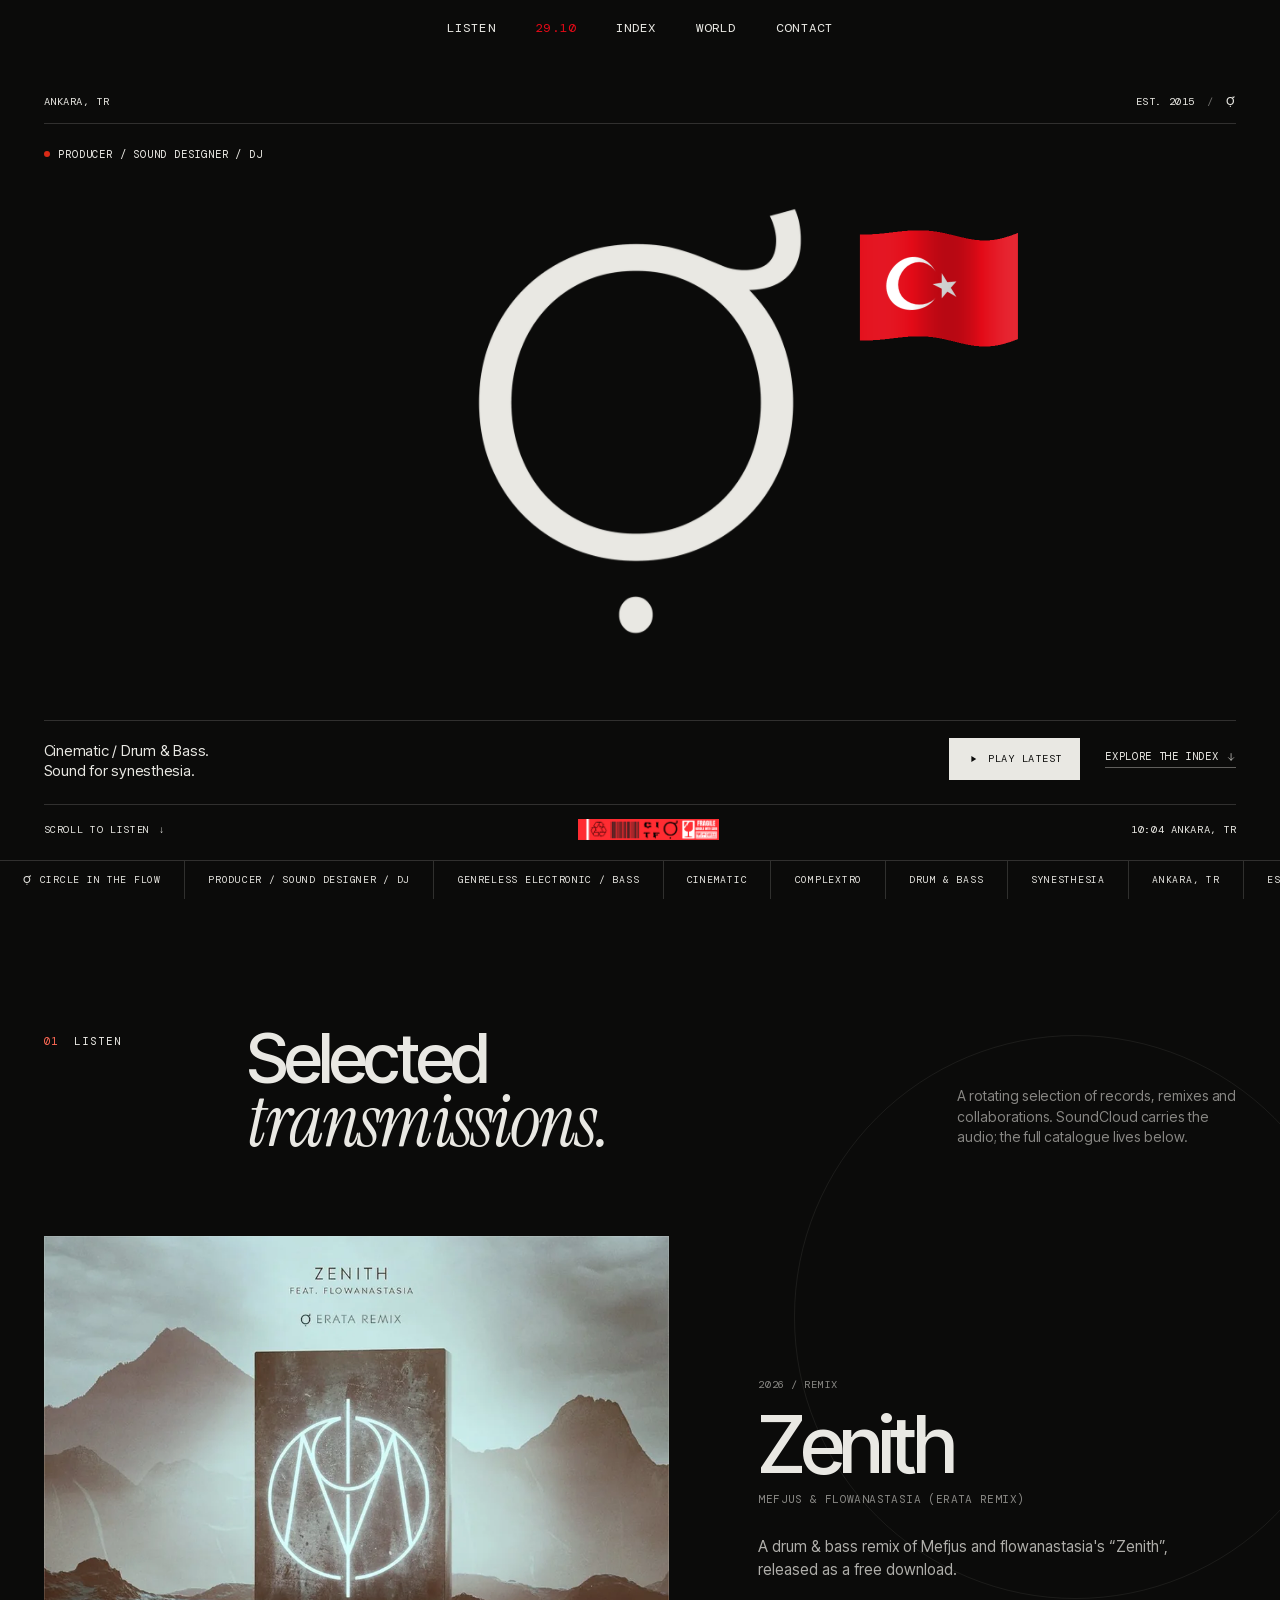
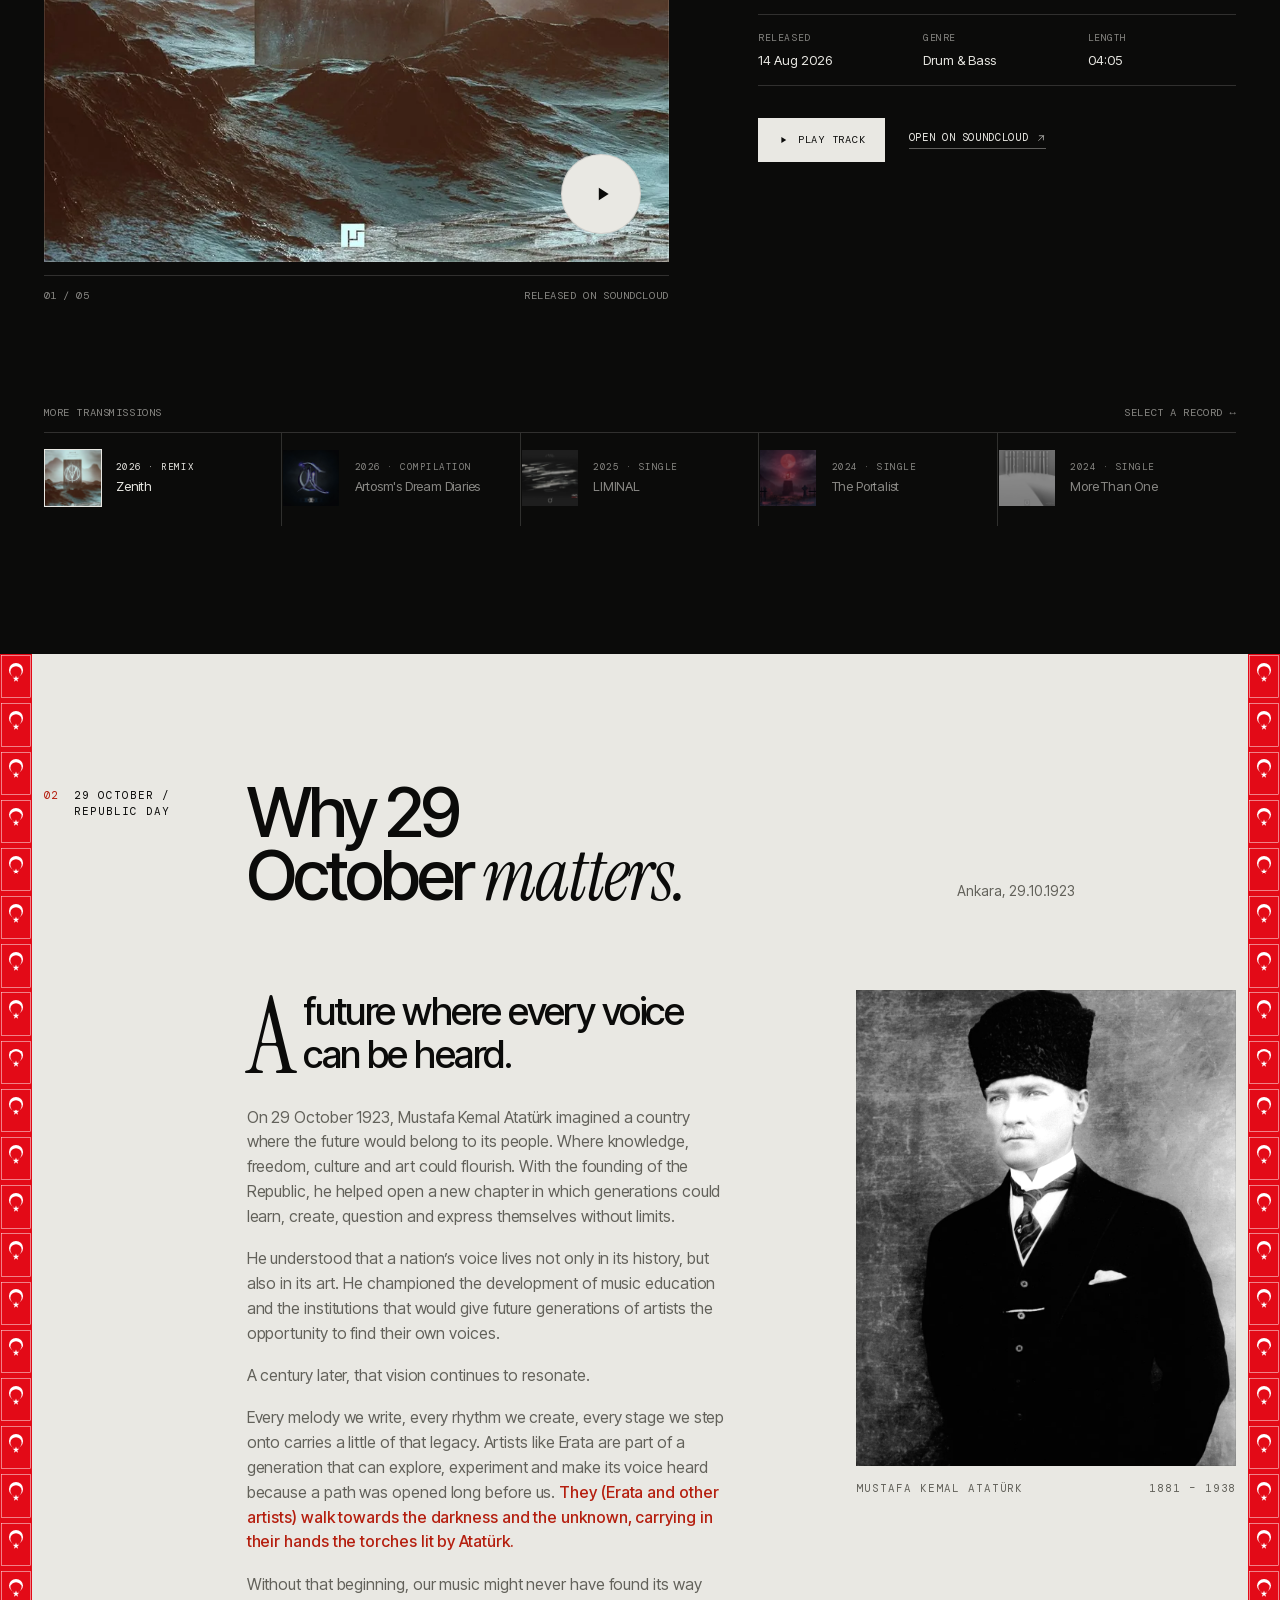
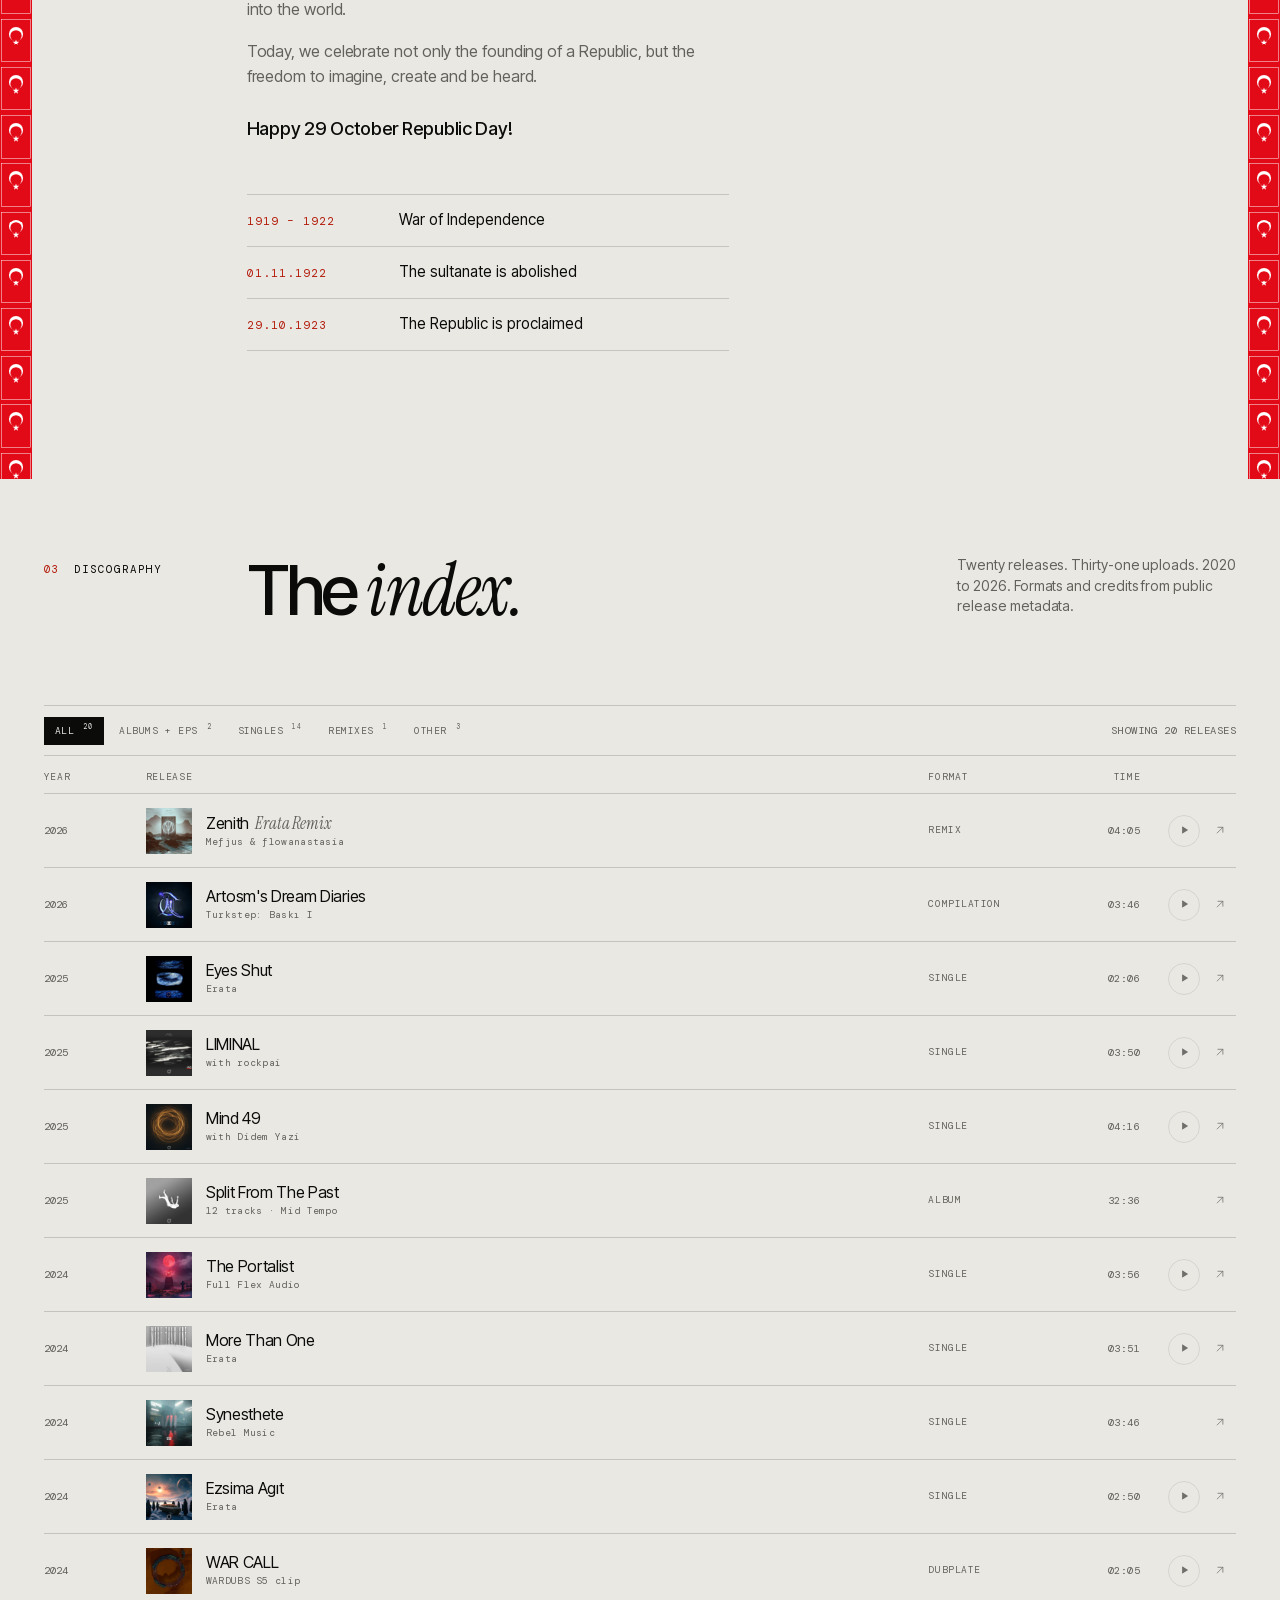
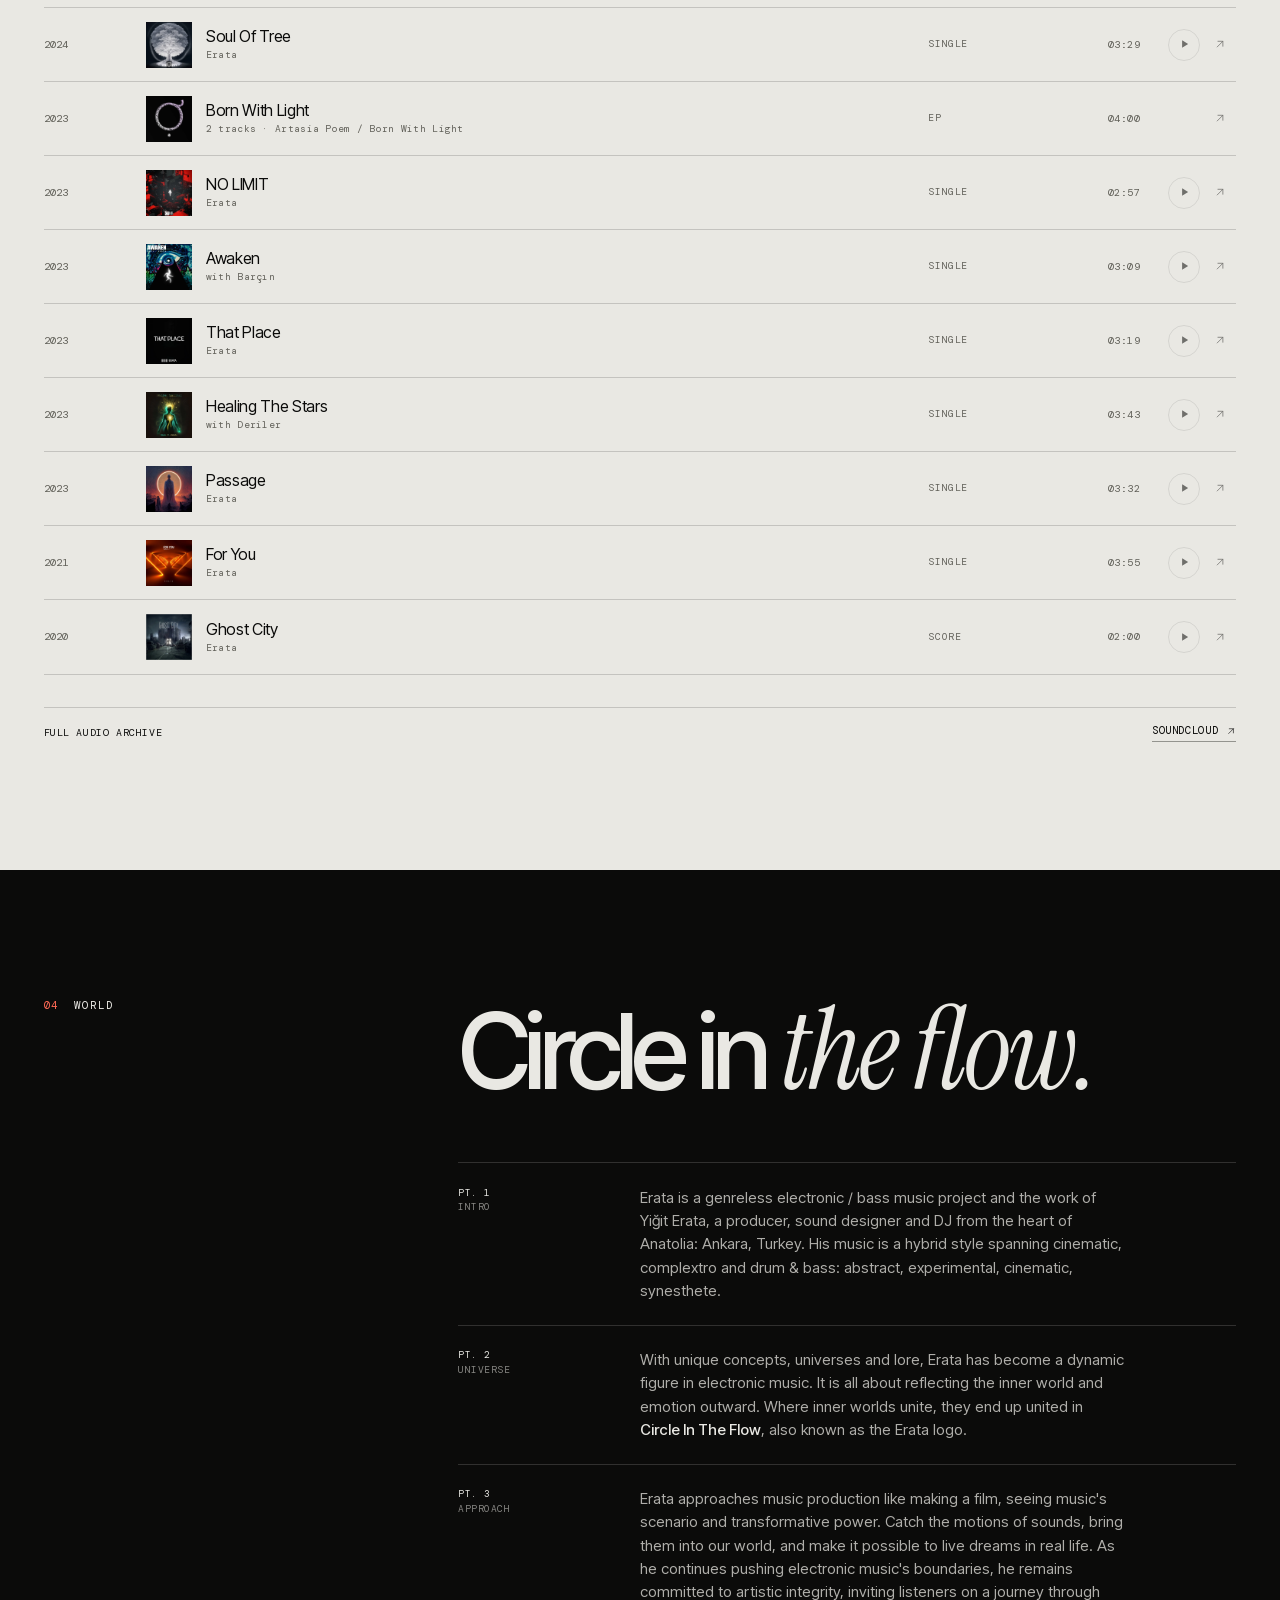
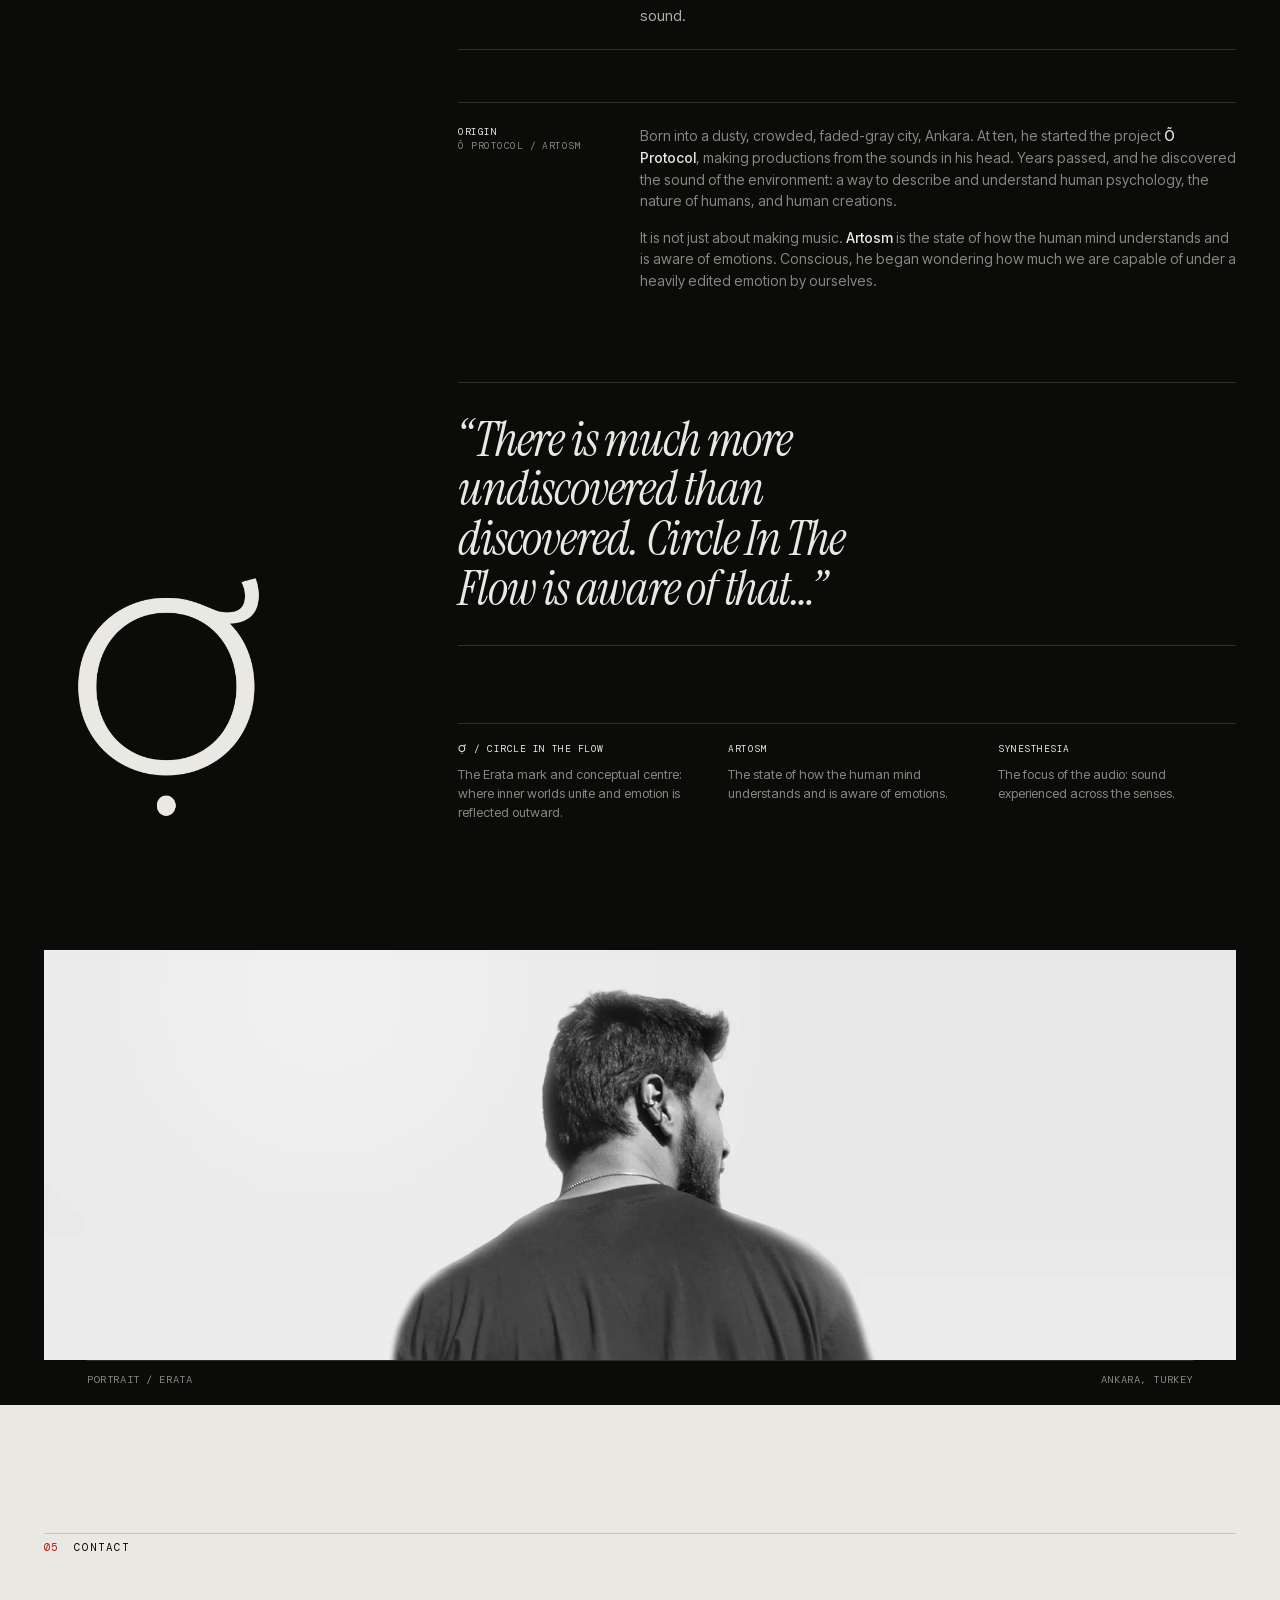
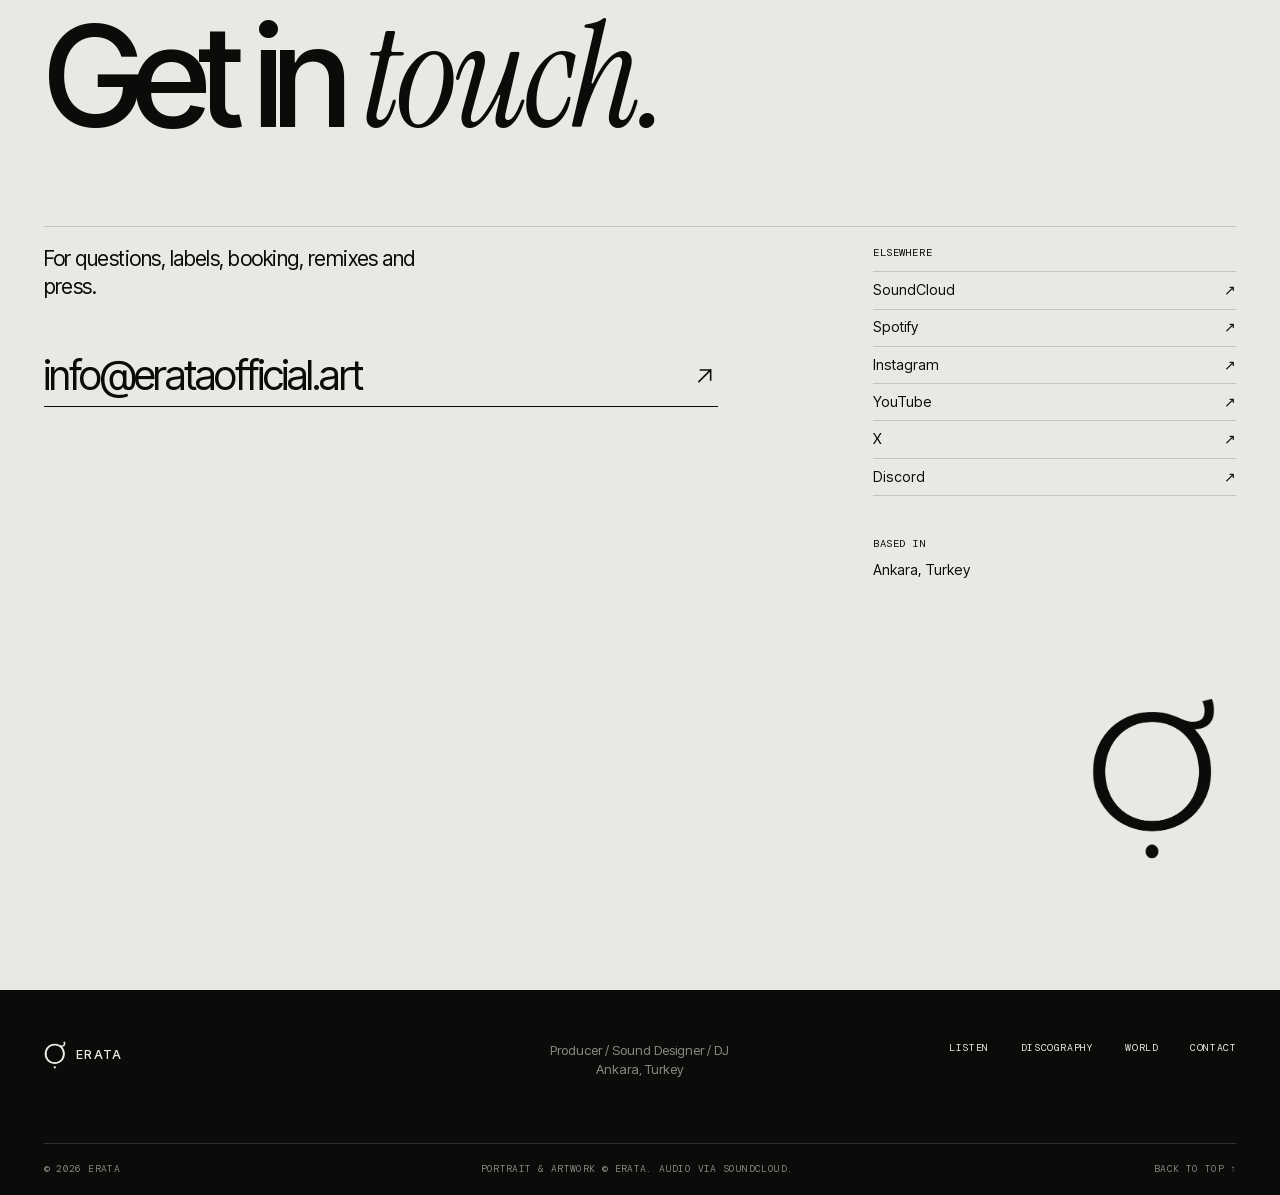
==== commit 6fbb936e: "29 OCTOBER REPUBLIC DAY UPDATE" ====
--- a/index.html
+++ b/index.html
@@ -16,18 +16,18 @@
   <meta property="og:title" content="Erata | Official Website">
   <meta property="og:description" content="Genreless electronic / bass from Ankara, crossing cinematic, complextro and drum & bass. Discography, selected works, and Circle In The Flow.">
   <meta property="og:url" content="https://erataofficial.art/">
-  <meta property="og:image" content="https://erataofficial.art/assets/img/og.jpg">
+  <meta property="og:image" content="https://erataofficial.art/assets/img/og-v2.jpg">
   <meta property="og:image:width" content="1200">
   <meta property="og:image:height" content="630">
-  <meta property="og:image:alt" content="Erata: monochrome portrait inside the Ợ symbol, with the artist name in large type.">
+  <meta property="og:image:alt" content="Erata: the Ợ symbol in off-white on a near-black background, with the tagline Cinematic / Drum &amp; Bass. Sound for synesthesia.">
   <meta property="og:locale" content="en_US">
   <meta name="twitter:card" content="summary_large_image">
   <meta name="twitter:site" content="@ErataOfficial">
   <meta name="twitter:creator" content="@ErataOfficial">
   <meta name="twitter:title" content="Erata | Official Website">
   <meta name="twitter:description" content="Genreless electronic / bass from Ankara, crossing cinematic, complextro and drum &amp; bass. Discography, selected works, and Circle In The Flow.">
-  <meta name="twitter:image" content="https://erataofficial.art/assets/img/og.jpg">
-  <meta name="twitter:image:alt" content="Erata: monochrome portrait inside the Ợ symbol, with the artist name in large type.">
+  <meta name="twitter:image" content="https://erataofficial.art/assets/img/og-v2.jpg">
+  <meta name="twitter:image:alt" content="Erata: the Ợ symbol in off-white on a near-black background, with the tagline Cinematic / Drum &amp; Bass. Sound for synesthesia.">
 
   <meta name="author" content="Yiğit Erata">
 
@@ -41,7 +41,7 @@
   <link rel="preload" href="assets/fonts/inter-tight-normal-latin.woff2" as="font" type="font/woff2" crossorigin>
   <link rel="preload" href="assets/fonts/instrument-serif-italic-latin.woff2" as="font" type="font/woff2" crossorigin>
   <link rel="stylesheet" href="assets/fonts/fonts.css">
-  <link rel="stylesheet" href="assets/css/main.css">
+  <link rel="stylesheet" href="assets/css/main.css?v=20261030b">
 
   <script type="application/ld+json">
   {
@@ -90,11 +90,12 @@
   <header class="site-head" id="site-head">
     <a class="brand" href="#top" aria-label="Erata, back to top">
       <span class="brand-mark brand-mark--img" aria-hidden="true"><i class="bm bm--ink"></i><i class="bm bm--paper"></i></span>
+      <span class="flag" id="flag-tr" hidden></span>
     </a>
 
     <nav class="site-nav" aria-label="Primary">
       <a href="#listen">Listen</a>
-      <a href="#works">Works</a>
+      <a href="#republic">29.10</a>
       <a href="#index">Index</a>
       <a href="#world">World</a>
       <a href="#contact">Contact</a>
@@ -253,76 +254,42 @@
       </div>
     </section>
 
-    <section class="section works" id="works" aria-labelledby="works-title">
+    <section class="section republic" id="republic" aria-labelledby="republic-title">
+      <div class="republic-rail republic-rail--l" aria-hidden="true"><div class="rail-track"></div></div>
+      <div class="republic-rail republic-rail--r" aria-hidden="true"><div class="rail-track"></div></div>
       <div class="section-inner">
         <header class="section-head">
-          <p class="eyebrow reveal" data-reveal><span>02</span> Portfolio</p>
-          <h2 class="section-title reveal" id="works-title" data-reveal style="--delay: .04s">Selected <em>works.</em></h2>
-          <p class="section-note reveal" data-reveal style="--delay: .08s">
-            Remixes, records and collaborations. A wider frame around the catalogue, 2023 to 2026.
-          </p>
+          <p class="eyebrow reveal" data-reveal><span>02</span> <strong class="republic-kicker" data-rp="kicker">29 October / Republic Day</strong></p>
+          <h2 class="section-title reveal" id="republic-title" data-reveal style="--delay: .04s" data-rp="title">Why 29 October <em>matters.</em></h2>
+          <p class="section-note reveal" data-reveal style="--delay: .08s">Ankara, 29.10.1923</p>
         </header>
 
-        <div class="works-grid">
-          <a class="work reveal" data-reveal href="https://soundcloud.com/erataofficial/mefjus-zenith-ft-flowanastasia-erata-remix" target="_blank" rel="noopener">
-            <div class="work-media">
-              <img src="assets/img/covers/zenith-900.webp" width="900" height="900" alt="Cover artwork for Zenith (Erata Remix), with a figure on a dark beach." loading="lazy">
-              <span class="work-arrow" aria-hidden="true"><svg class="icon"><use href="#i-up-right"></use></svg></span>
-            </div>
-            <div class="work-meta"><span>01 / Remix</span><span>2026</span></div>
-            <h3>Zenith <em>(Erata Remix)</em></h3>
-            <p>for Mefjus &amp; flowanastasia</p>
-          </a>
-
-          <a class="work reveal" data-reveal href="https://soundcloud.com/erataofficial/sets/splitfromthepast" target="_blank" rel="noopener">
-            <div class="work-media">
-              <img src="assets/img/covers/split-900.webp" width="900" height="900" alt="Cover artwork for Split From The Past: a monochrome ring and dot." loading="lazy">
-              <span class="work-arrow" aria-hidden="true"><svg class="icon"><use href="#i-up-right"></use></svg></span>
-            </div>
-            <div class="work-meta"><span>02 / Album</span><span>2025</span></div>
-            <h3>Split From The Past</h3>
-            <p>Twelve tracks of experimental bass</p>
-          </a>
-
-          <a class="work reveal" data-reveal href="https://open.spotify.com/track/1kYfz9lYYsDMKZmuREW4pQ" target="_blank" rel="noopener">
-            <div class="work-media">
-              <img src="assets/img/covers/synesthete-900.webp" width="900" height="900" alt="Cover artwork for Synesthete: a rain-soaked red street scene." loading="lazy">
-              <span class="work-arrow" aria-hidden="true"><svg class="icon"><use href="#i-up-right"></use></svg></span>
-            </div>
-            <div class="work-meta"><span>03 / Single</span><span>2024</span></div>
-            <h3>Synesthete</h3>
-            <p>Rebel Music</p>
-          </a>
-
-          <a class="work reveal" data-reveal href="https://soundcloud.com/erataofficial/theportalist" target="_blank" rel="noopener">
-            <div class="work-media">
-              <img src="assets/img/covers/portalist-900.webp" width="900" height="900" alt="Cover artwork for The Portalist: a red moon over a gothic landscape." loading="lazy">
-              <span class="work-arrow" aria-hidden="true"><svg class="icon"><use href="#i-up-right"></use></svg></span>
-            </div>
-            <div class="work-meta"><span>04 / Single</span><span>2024</span></div>
-            <h3>The Portalist</h3>
-            <p>Full Flex Audio</p>
-          </a>
-
-          <a class="work reveal" data-reveal href="https://soundcloud.com/erataofficial/sets/born-with-light-ep" target="_blank" rel="noopener">
-            <div class="work-media">
-              <img src="assets/img/covers/born-with-light-900.webp" width="900" height="900" alt="Cover artwork for the Born With Light EP: a pale figure in freefall." loading="lazy">
-              <span class="work-arrow" aria-hidden="true"><svg class="icon"><use href="#i-up-right"></use></svg></span>
-            </div>
-            <div class="work-meta"><span>05 / EP</span><span>2023</span></div>
-            <h3>Born With Light</h3>
-            <p>Two tracks</p>
-          </a>
-
-          <a class="work reveal" data-reveal href="https://soundcloud.com/erataofficial/artosmsdreamdiaries" target="_blank" rel="noopener">
-            <div class="work-media">
-              <img src="assets/img/covers/artosm-900.webp" width="900" height="900" alt="Cover artwork for Artosm's Dream Diaries: a glowing violet sigil." loading="lazy">
-              <span class="work-arrow" aria-hidden="true"><svg class="icon"><use href="#i-up-right"></use></svg></span>
-            </div>
-            <div class="work-meta"><span>06 / Compilation</span><span>2026</span></div>
-            <h3>Artosm's Dream Diaries</h3>
-            <p>Turkstep: Baskı I</p>
-          </a>
+        <div class="republic-grid">
+          <div class="republic-text" data-rp-box>
+            <div class="republic-story" lang="en" dir="ltr">
+              <p class="republic-lede reveal" data-reveal>A future where every voice can be heard.</p>
+              <p class="republic-body reveal" data-reveal style="--delay: .06s">On 29 October 1923, Mustafa Kemal Atatürk imagined a country where the future would belong to its people. Where knowledge, freedom, culture and art could flourish. With the founding of the Republic, he helped open a new chapter in which generations could learn, create, question and express themselves without limits.</p>
+              <p class="republic-body reveal" data-reveal>He understood that a nation’s voice lives not only in its history, but also in its art. He championed the development of music education and the institutions that would give future generations of artists the opportunity to find their own voices.</p>
+              <p class="republic-body reveal" data-reveal>A century later, that vision continues to resonate.</p>
+              <p class="republic-body reveal" data-reveal>Every melody we write, every rhythm we create, every stage we step onto carries a little of that legacy. Artists like Erata are part of a generation that can explore, experiment and make its voice heard because a path was opened long before us. <span class="republic-torch">They (Erata and other artists) walk towards the darkness and the unknown, carrying in their hands the torches lit by Atatürk.</span></p>
+              <p class="republic-body reveal" data-reveal>Without that beginning, our music might never have found its way into the world.</p>
+              <p class="republic-body reveal" data-reveal>Today, we celebrate not only the founding of a Republic, but the freedom to imagine, create and be heard.</p>
+              <p class="republic-body republic-greeting reveal" data-reveal>Happy 29 October Republic Day!</p>
+            </div>
+
+            <ol class="republic-timeline reveal" data-reveal style="--delay: .1s">
+              <li><time>1919 – 1922</time><span data-rp="t1">War of Independence</span></li>
+              <li><time datetime="1922-11-01">01.11.1922</time><span data-rp="t2">The sultanate is abolished</span></li>
+              <li><time datetime="1923-10-29">29.10.1923</time><span data-rp="t3">The Republic is proclaimed</span></li>
+            </ol>
+          </div>
+
+          <figure class="republic-figure reveal" data-reveal style="--delay: .08s">
+            <div class="republic-photo">
+              <img src="assets/img/ataturk.jpg" width="1000" height="1335" alt="Portrait of Mustafa Kemal Atatürk, founder and first President of the Republic of Türkiye." loading="lazy">
+            </div>
+            <figcaption><span>Mustafa Kemal Atatürk</span><span>1881 – 1938</span></figcaption>
+          </figure>
         </div>
       </div>
     </section>
@@ -961,7 +928,9 @@
   <div class="visually-hidden" id="sc-host" aria-hidden="true"></div>
 
   <script src="assets/js/data.js" defer></script>
-  <script src="assets/js/app.js" defer></script>
+  <script src="assets/js/republic.js?v=20261030" defer></script>
+  <script src="assets/js/app.js?v=20261030" defer></script>
+  <script src="assets/js/nav-pulse.js?v=20261030b" defer></script>
   <!-- Cloudflare Web Analytics --><script type='module' src='https://static.cloudflareinsights.com/beacon.min.js' data-cf-beacon='{"token": "e6e62ef678d14e0dbda54aafbf1629a2"}'></script><!-- End Cloudflare Web Analytics -->
 </body>
 </html>
--- a/assets/css/main.css
+++ b/assets/css/main.css
@@ -2987,3 +2987,353 @@
     transition: opacity 0.6s ease;
   }
 }
+
+/* 29 October — waving Turkish flag beside the logo --------------------------
+   Lives inside .brand so it travels, scales and docks with the logo. The wave is
+   drawn on a <canvas> at the flag's real pixel size (app.js), so it stays smooth
+   and gap-free at every size. The canvas is taller than the flag to leave room
+   for the wave. Revealed by app.js. */
+
+.flag {
+  position: absolute;
+  top: 8%;
+  left: 114%;
+  width: 46%;
+  aspect-ratio: 3 / 2;
+  cursor: help;
+  pointer-events: auto;
+  -webkit-tap-highlight-color: transparent;
+}
+
+.flag[hidden] { display: none; }
+
+.flag canvas {
+  position: absolute;
+  top: -14%;
+  left: 0;
+  width: 100%;
+  height: 128%;
+  display: block;
+  pointer-events: none;
+}
+
+.flag:focus-visible {
+  outline: 1px solid var(--accent-on-dark);
+  outline-offset: 4px;
+}
+
+.flag-tip {
+  position: fixed;
+  z-index: 300;
+  max-width: min(86vw, 22rem);
+  padding: 0.6rem 0.8rem;
+  border: 1px solid var(--ink);
+  background: var(--paper);
+  color: var(--ink);
+  font-family: var(--mono);
+  font-size: 0.72rem;
+  line-height: 1.35;
+  letter-spacing: 0.08em;
+  text-transform: uppercase;
+  text-align: center;
+  pointer-events: none;
+  opacity: 0;
+  transform: translateY(4px);
+  transition: opacity 0.2s ease, transform 0.2s ease;
+}
+
+.flag-tip.is-on {
+  opacity: 1;
+  transform: none;
+}
+
+@media (prefers-reduced-motion: reduce) {
+  .flag-tip { transition: none; }
+}
+
+@media (max-width: 720px) {
+  .flag {
+    width: 72%;
+    left: 108%;
+    top: 4%;
+  }
+}
+
+/* --------------------------------------------------------------------------
+   29 October / Republic Day (replaces Selected works)
+   -------------------------------------------------------------------------- */
+
+.republic-kicker {
+  font-weight: 400;
+}
+
+.republic-grid {
+  display: grid;
+  grid-template-columns: repeat(12, minmax(0, 1fr));
+  gap: clamp(1rem, 2vw, 2.5rem);
+  align-items: start;
+}
+
+.republic-text {
+  grid-column: 3 / span 5;
+}
+
+.republic-figure {
+  grid-column: 9 / span 4;
+  margin: 0;
+}
+
+.republic-grid.no-photo .republic-text {
+  grid-column: 3 / span 7;
+}
+
+.republic-lede {
+  display: flow-root;
+  max-width: 11.4em;
+  font-size: clamp(1.9rem, 3vw, 2.9rem);
+  font-weight: 500;
+  line-height: 1.1;
+  letter-spacing: -0.04em;
+}
+
+.republic-body {
+  max-width: 52ch;
+  margin-top: 1.6rem;
+  color: var(--muted);
+  font-size: 1rem;
+  line-height: 1.55;
+  letter-spacing: -0.005em;
+  text-wrap: pretty;
+}
+
+/* Opening line: newspaper-style drop cap on the "A" (spans the two lines of the sentence) */
+.republic-lede::first-letter {
+  float: left;
+  padding: 0.04em 0.08em 0 0;
+  color: var(--ink);
+  font-family: var(--serif);
+  font-size: 2.75em;
+  font-weight: 400;
+  line-height: 0.8;
+  letter-spacing: 0;
+}
+
+.republic-body + .republic-body {
+  margin-top: 1.1rem;
+}
+
+/* The line about the torches, in red */
+.republic-torch {
+  color: var(--accent);
+  font-weight: 500;
+}
+
+.republic-greeting {
+  margin-top: 1.6rem;
+  color: var(--ink);
+  font-size: 1.15rem;
+  font-weight: 500;
+  letter-spacing: -0.015em;
+}
+
+.republic-body.republic-greeting {
+  margin-top: 1.6rem;
+}
+
+.republic-timeline {
+  margin-top: clamp(2rem, 4vw, 3.25rem);
+  border-top: 1px solid var(--line);
+  list-style: none;
+}
+
+.republic-timeline li {
+  display: grid;
+  grid-template-columns: 8.5rem minmax(0, 1fr);
+  gap: 1rem;
+  align-items: baseline;
+  padding: 0.95rem 0;
+  border-bottom: 1px solid var(--line);
+  font-size: 0.95rem;
+  line-height: 1.35;
+}
+
+.republic-timeline time {
+  color: var(--accent);
+  font-family: var(--mono);
+  font-size: 0.7rem;
+  letter-spacing: 0.09em;
+  text-transform: uppercase;
+}
+
+.republic-photo {
+  position: relative;
+  aspect-ratio: 4 / 5;
+  overflow: hidden;
+  background: var(--paper-deep);
+}
+
+.republic-photo::after {
+  content: "";
+  position: absolute;
+  inset: 0;
+  border: 1px solid rgba(11, 11, 10, 0.09);
+  pointer-events: none;
+}
+
+.republic-photo img {
+  width: 100%;
+  height: 100%;
+  object-fit: cover;
+  object-position: 50% 22%;
+  filter: grayscale(1) contrast(1.04);
+}
+
+.republic-figure figcaption {
+  display: flex;
+  justify-content: space-between;
+  gap: 1rem;
+  margin-top: 0.85rem;
+  color: var(--muted);
+  font-family: var(--mono);
+  font-size: 0.68rem;
+  letter-spacing: 0.09em;
+  text-transform: uppercase;
+}
+
+.republic-figure.is-missing {
+  display: none;
+}
+
+@media (min-width: 901px) {
+  .republic-figure {
+    position: sticky;
+    top: 7.5rem;
+  }
+}
+
+@media (max-width: 900px) {
+  .republic-text,
+  .republic-grid.no-photo .republic-text {
+    grid-column: 1 / -1;
+  }
+
+  .republic-figure {
+    grid-column: 1 / -1;
+    max-width: 26rem;
+    margin-top: 1.5rem;
+  }
+}
+
+@media (max-width: 620px) {
+  .republic-timeline li {
+    grid-template-columns: 7rem minmax(0, 1fr);
+  }
+}
+
+
+/* --------------------------------------------------------------------------
+   29.10 nav link: breathing + periodic flash, and the flag rails
+   -------------------------------------------------------------------------- */
+
+.site-head {
+  --rp-red: #e30a17;
+  --nav-base: var(--ink);
+}
+
+.site-head.is-dark {
+  --nav-base: var(--paper);
+}
+
+/* Normal state is steady Turkish red. app.js adds .is-pulsing until the visitor
+   has spent about 10 seconds in the 29.10 section. */
+.site-nav a[href="#republic"] {
+  color: var(--rp-red);
+  transition: color 0.7s ease, text-shadow 0.7s ease;
+}
+
+.site-nav a[href="#republic"].is-pulsing {
+  animation: rp-breathe 11.5s ease-in-out infinite;
+}
+
+@keyframes rp-breathe {
+  0.0% { color: var(--nav-base); text-shadow: 0 0 0 rgba(227,10,23,0); }
+  11.304% { color: var(--rp-red); text-shadow: 0 0 12px rgba(227,10,23,.55); }
+  22.609% { color: var(--nav-base); text-shadow: 0 0 0 rgba(227,10,23,0); }
+  33.913% { color: var(--rp-red); text-shadow: 0 0 12px rgba(227,10,23,.55); }
+  45.217% { color: var(--nav-base); text-shadow: 0 0 0 rgba(227,10,23,0); }
+  56.522% { color: var(--rp-red); text-shadow: 0 0 12px rgba(227,10,23,.55); }
+  67.826% { color: var(--nav-base); text-shadow: 0 0 0 rgba(227,10,23,0); }
+  70.0% { color: var(--rp-red); text-shadow: 0 0 16px rgba(227,10,23,.95), 0 0 4px rgba(227,10,23,.8); }
+  72.174% { color: var(--nav-base); text-shadow: 0 0 0 rgba(227,10,23,0); }
+  73.913% { color: var(--rp-red); text-shadow: 0 0 16px rgba(227,10,23,.95), 0 0 4px rgba(227,10,23,.8); }
+  75.652% { color: var(--nav-base); text-shadow: 0 0 0 rgba(227,10,23,0); }
+  77.043% { color: var(--rp-red); text-shadow: 0 0 16px rgba(227,10,23,.95), 0 0 4px rgba(227,10,23,.8); }
+  78.435% { color: var(--nav-base); text-shadow: 0 0 0 rgba(227,10,23,0); }
+  79.565% { color: var(--rp-red); text-shadow: 0 0 16px rgba(227,10,23,.95), 0 0 4px rgba(227,10,23,.8); }
+  80.696% { color: var(--nav-base); text-shadow: 0 0 0 rgba(227,10,23,0); }
+  81.565% { color: var(--rp-red); text-shadow: 0 0 16px rgba(227,10,23,.95), 0 0 4px rgba(227,10,23,.8); }
+  82.435% { color: var(--nav-base); text-shadow: 0 0 0 rgba(227,10,23,0); }
+  83.13% { color: var(--rp-red); text-shadow: 0 0 16px rgba(227,10,23,.95), 0 0 4px rgba(227,10,23,.8); }
+  83.826% { color: var(--nav-base); text-shadow: 0 0 0 rgba(227,10,23,0); }
+  84.435% { color: var(--rp-red); text-shadow: 0 0 16px rgba(227,10,23,.95), 0 0 4px rgba(227,10,23,.8); }
+  85.043% { color: var(--nav-base); text-shadow: 0 0 0 rgba(227,10,23,0); }
+  85.652% { color: var(--rp-red); text-shadow: 0 0 16px rgba(227,10,23,.95), 0 0 4px rgba(227,10,23,.8); }
+  86.261% { color: var(--nav-base); text-shadow: 0 0 0 rgba(227,10,23,0); }
+  86.87% { color: var(--rp-red); text-shadow: 0 0 16px rgba(227,10,23,.95), 0 0 4px rgba(227,10,23,.8); }
+  87.478% { color: var(--nav-base); text-shadow: 0 0 0 rgba(227,10,23,0); }
+  88.087% { color: var(--rp-red); text-shadow: 0 0 16px rgba(227,10,23,.95), 0 0 4px rgba(227,10,23,.8); }
+  88.696% { color: var(--nav-base); text-shadow: 0 0 0 rgba(227,10,23,0); }
+  100.0% { color: var(--nav-base); text-shadow: 0 0 0 rgba(227,10,23,0); }
+}
+
+/* Flag rails: red strips on both edges of the 29.10 section, flags marching down */
+
+.republic {
+  --rail-w: clamp(24px, calc(var(--gutter) - 12px), 40px);
+  --tile: calc(var(--rail-w) * 1040 / 680);
+  padding-right: max(var(--gutter), calc(var(--rail-w) + 12px));
+  padding-left: max(var(--gutter), calc(var(--rail-w) + 12px));
+}
+
+.republic-rail {
+  position: absolute;
+  top: 0;
+  bottom: 0;
+  z-index: 0;
+  width: var(--rail-w);
+  overflow: hidden;
+  background: #e30a17;
+  pointer-events: none;
+}
+
+.republic-rail--l {
+  left: 0;
+}
+
+.republic-rail--r {
+  right: 0;
+}
+
+.rail-track {
+  position: absolute;
+  top: calc(var(--tile) * -1);
+  right: 0;
+  bottom: 0;
+  left: 0;
+  background: url("../img/flag-tr-v.svg") 0 0 / 100% auto repeat-y;
+  animation: rail-march 2.4s linear infinite;
+  will-change: transform;
+}
+
+.republic-rail--r .rail-track {
+  animation-delay: -1.2s;
+}
+
+.js .republic:not(.is-live) .rail-track {
+  animation-play-state: paused;
+}
+
+@keyframes rail-march {
+  from { transform: translate3d(0, 0, 0); }
+  to { transform: translate3d(0, var(--tile), 0); }
+}
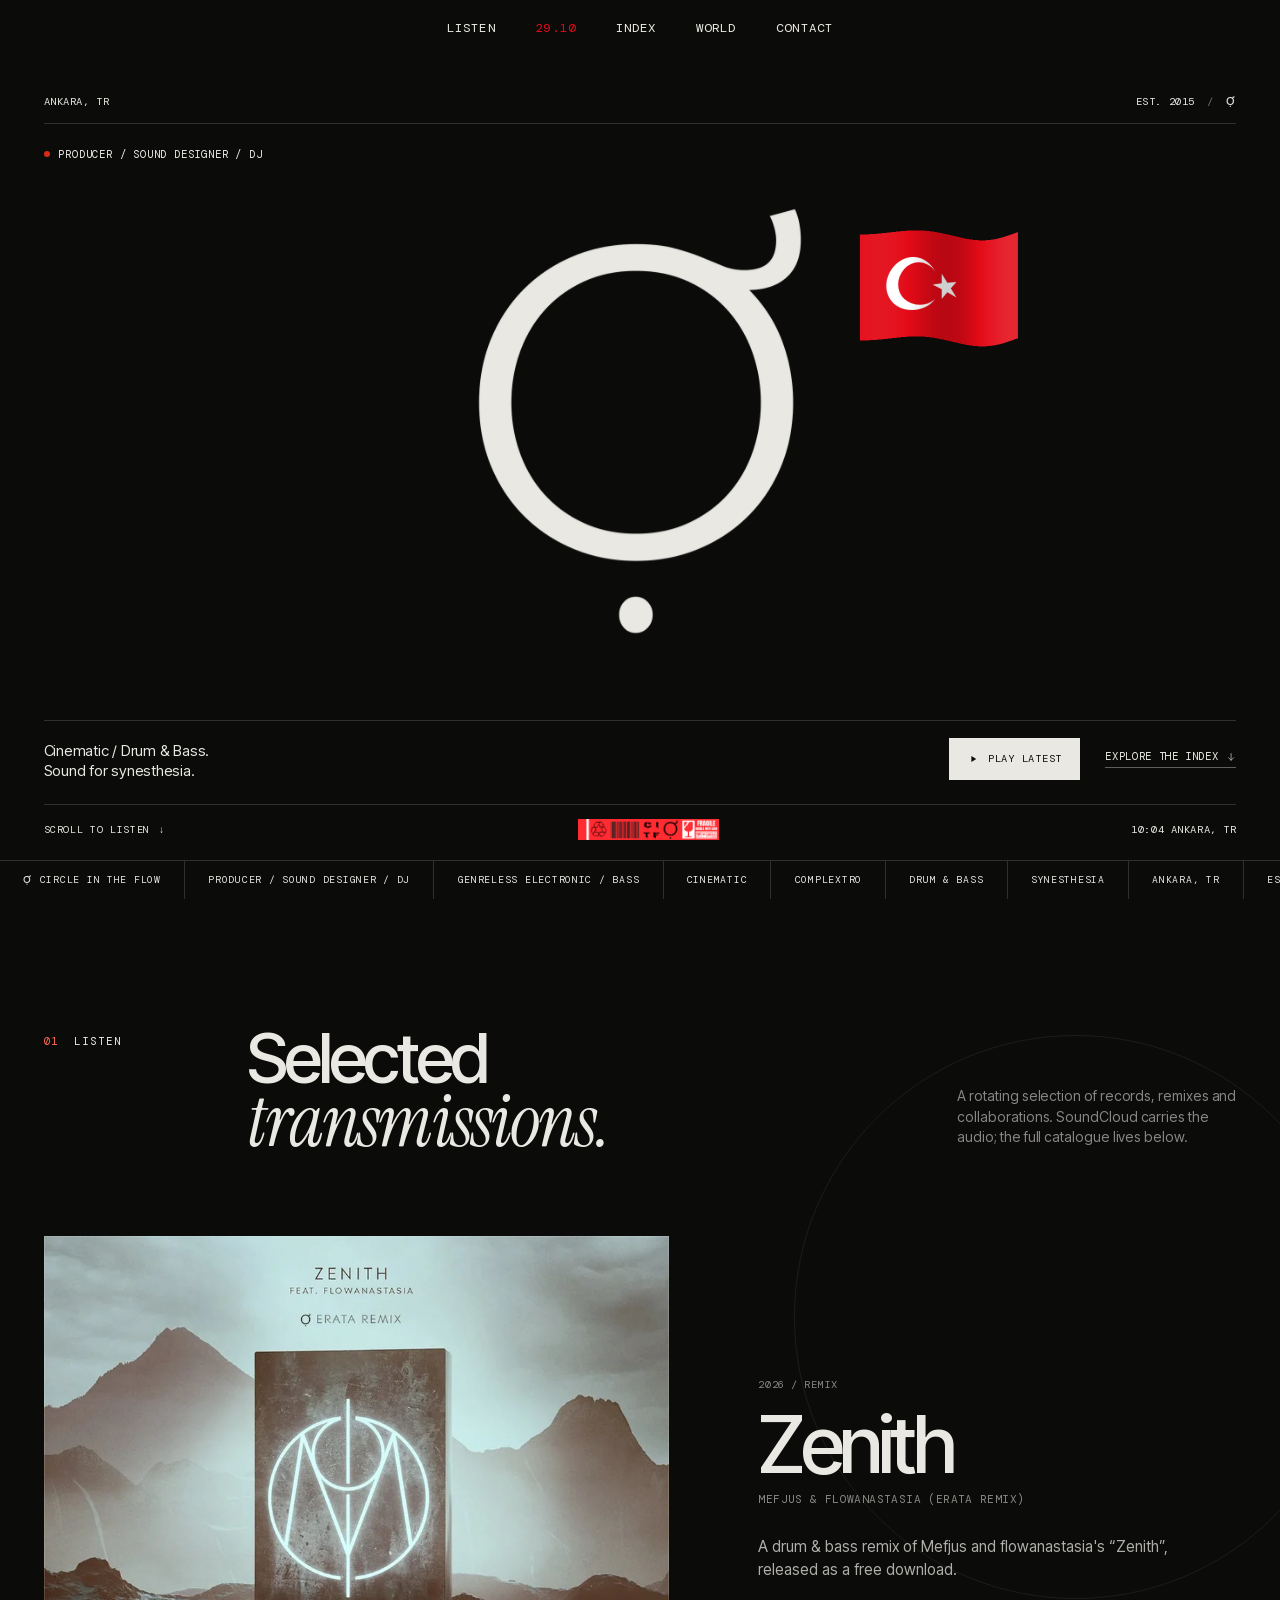
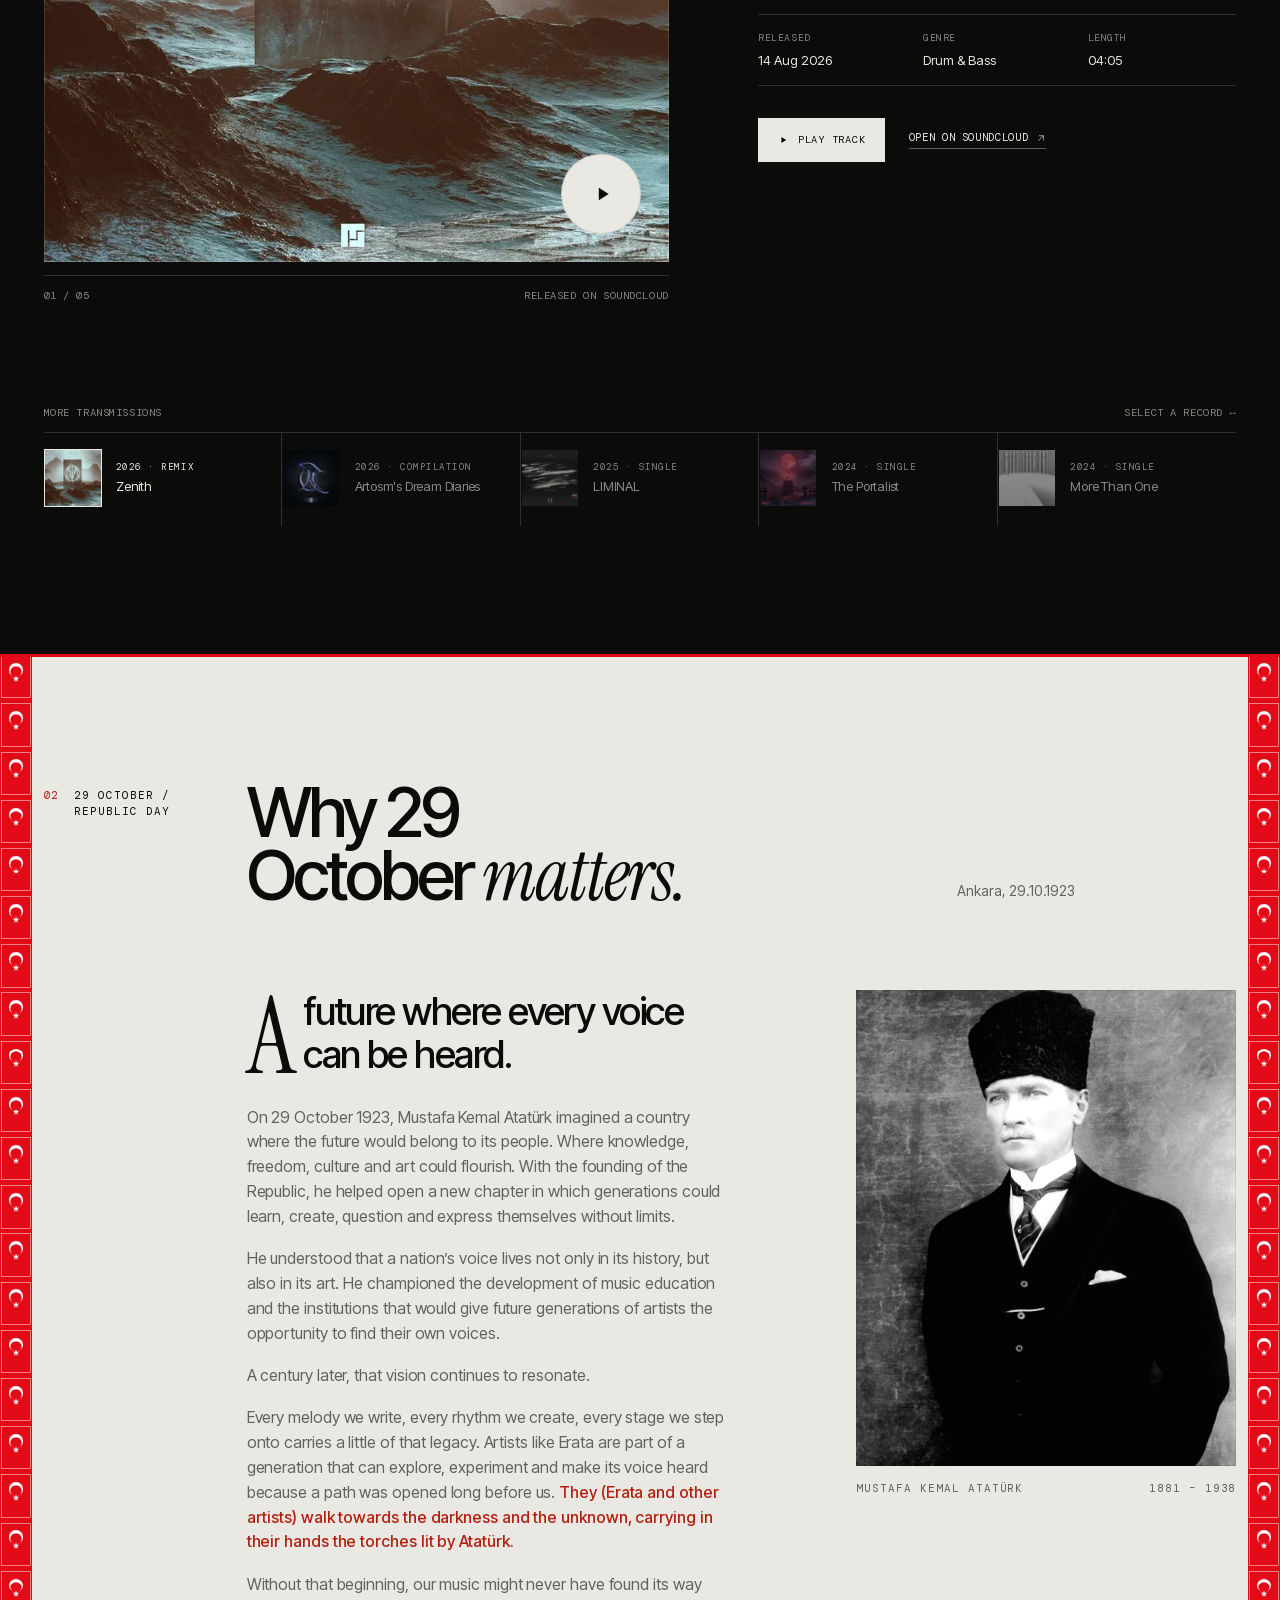
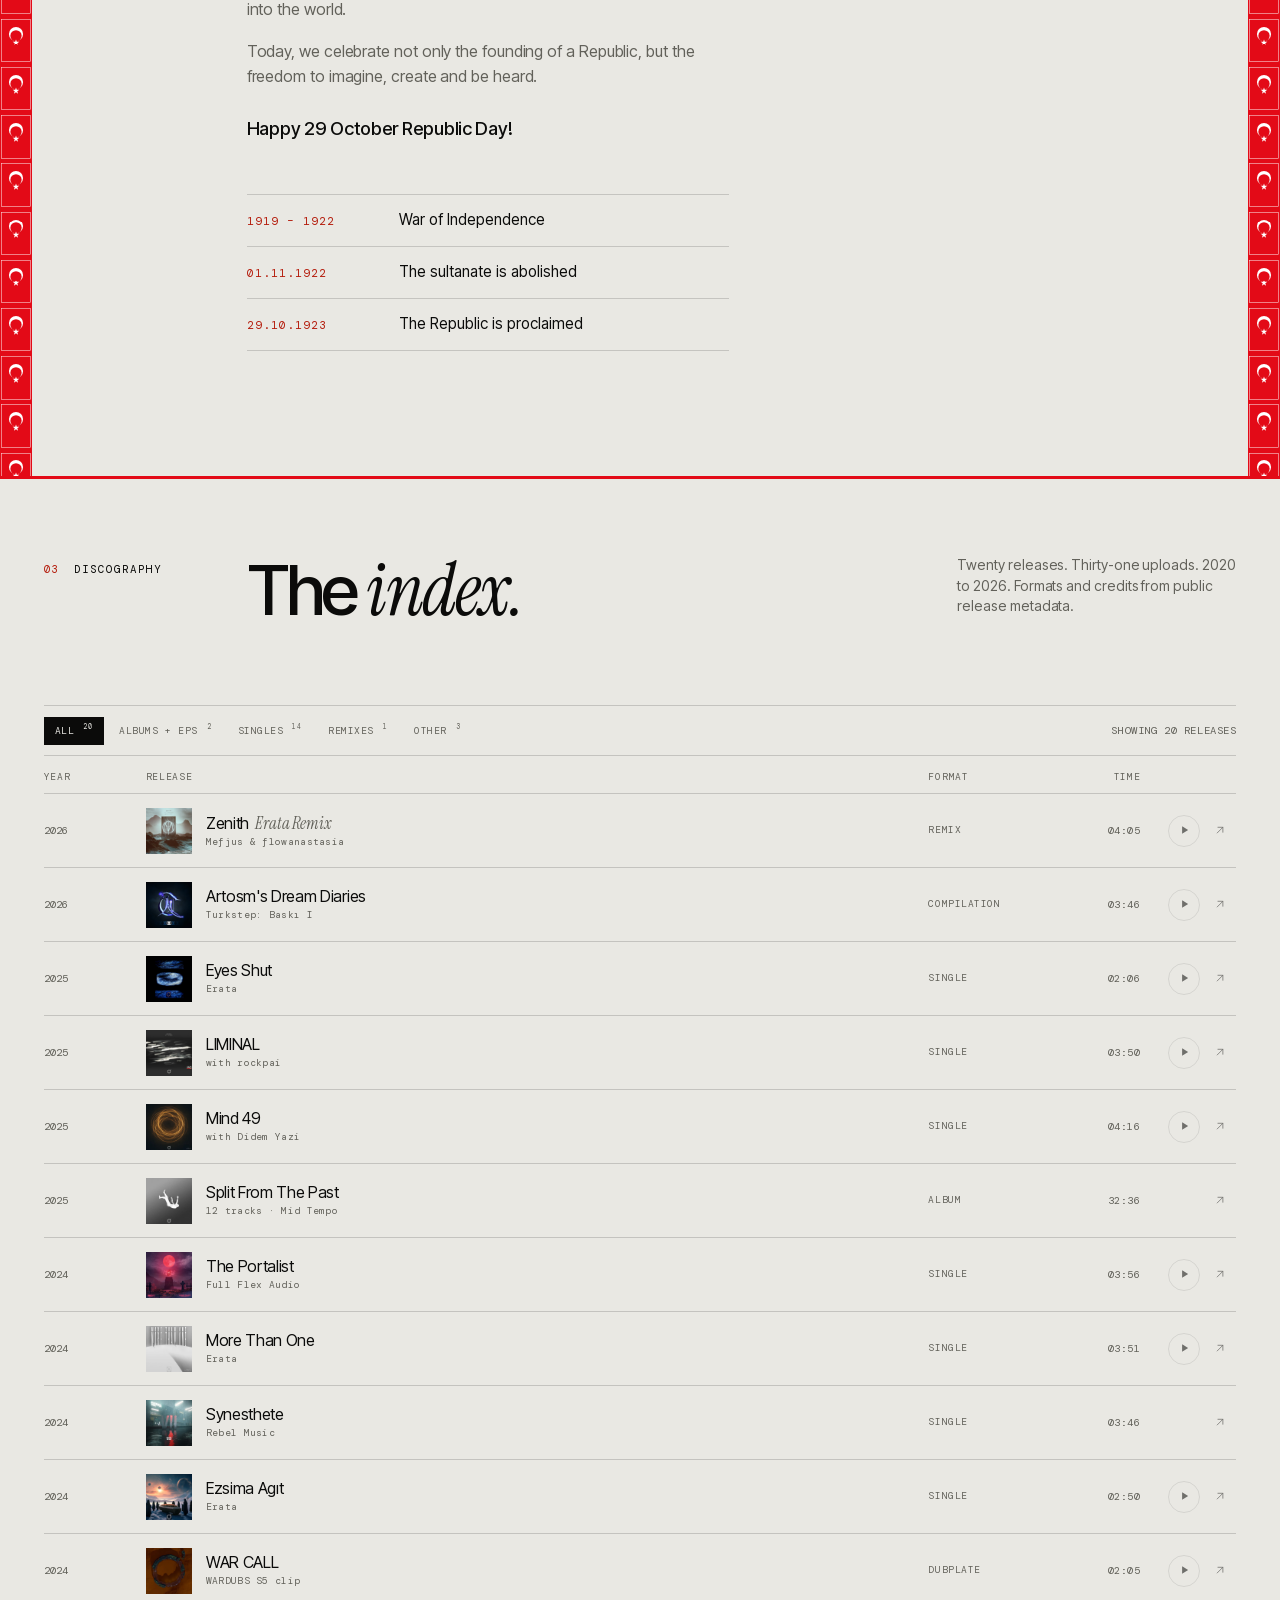
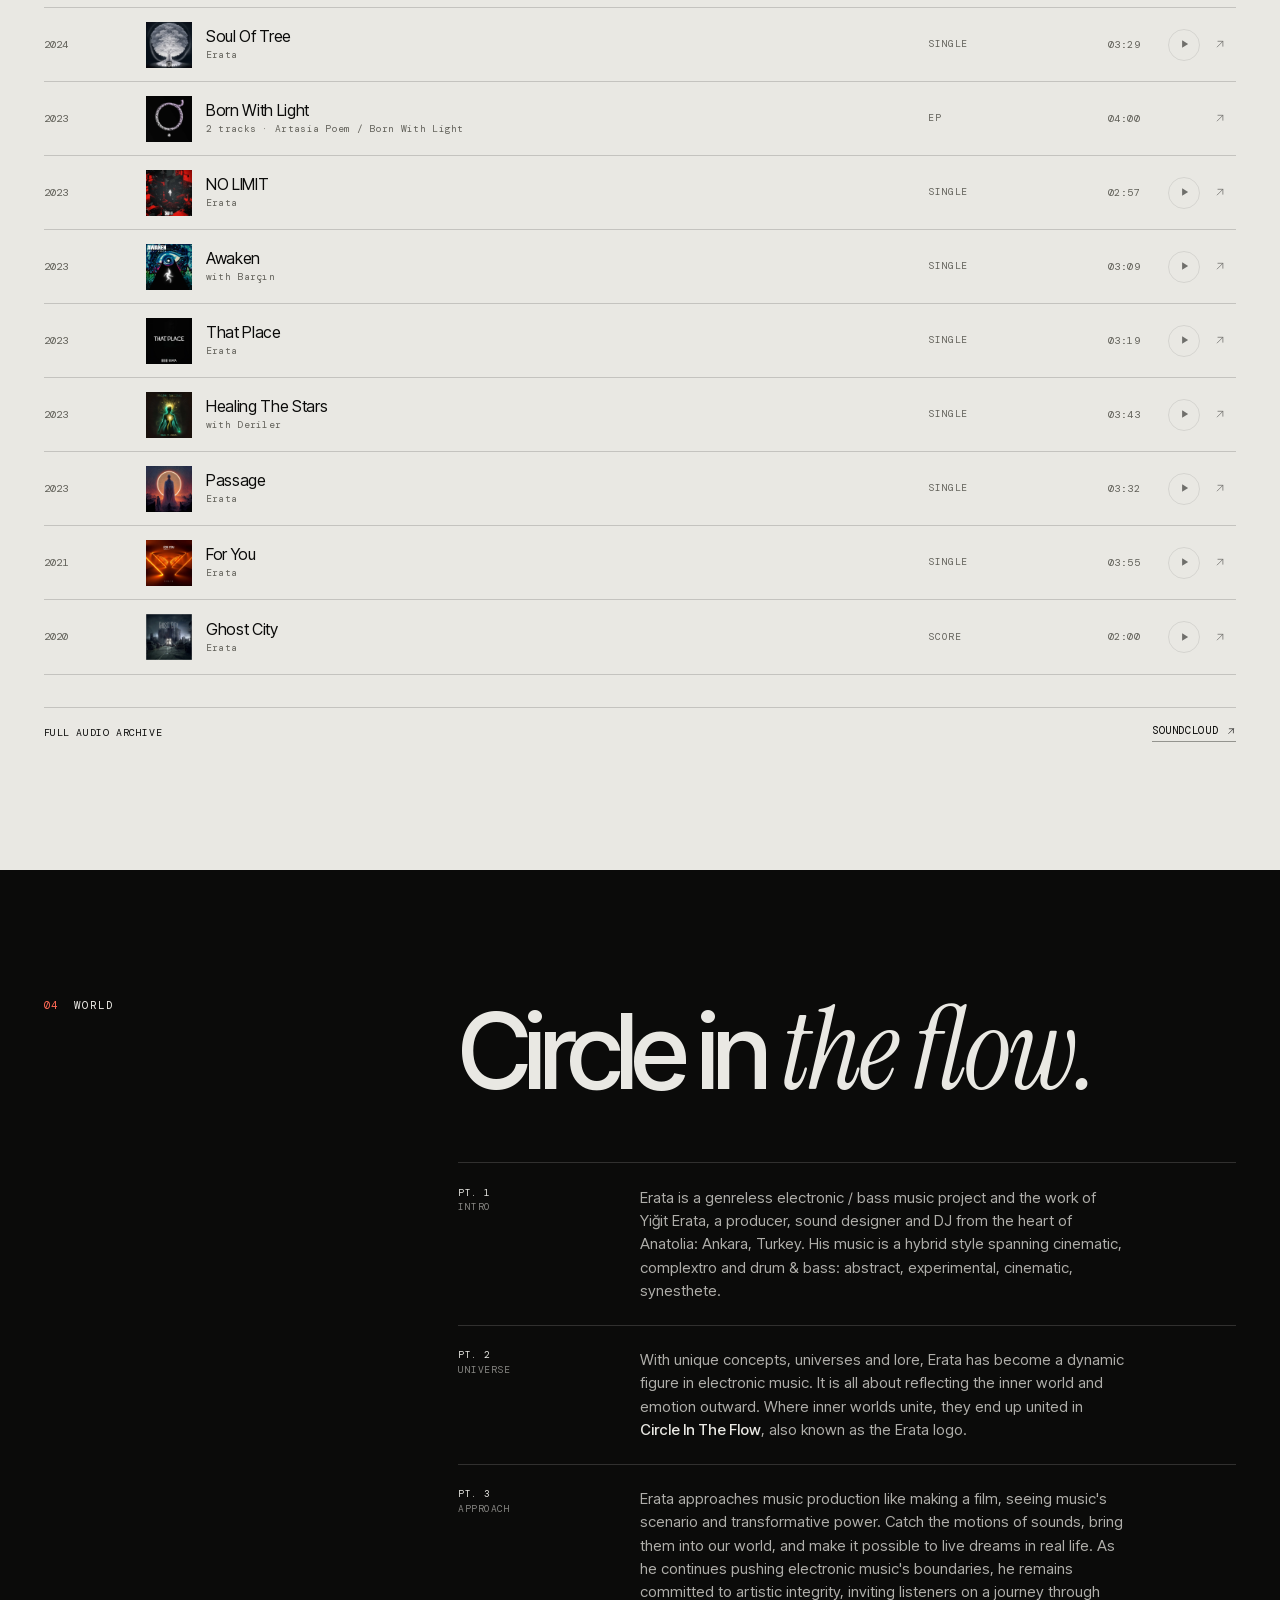
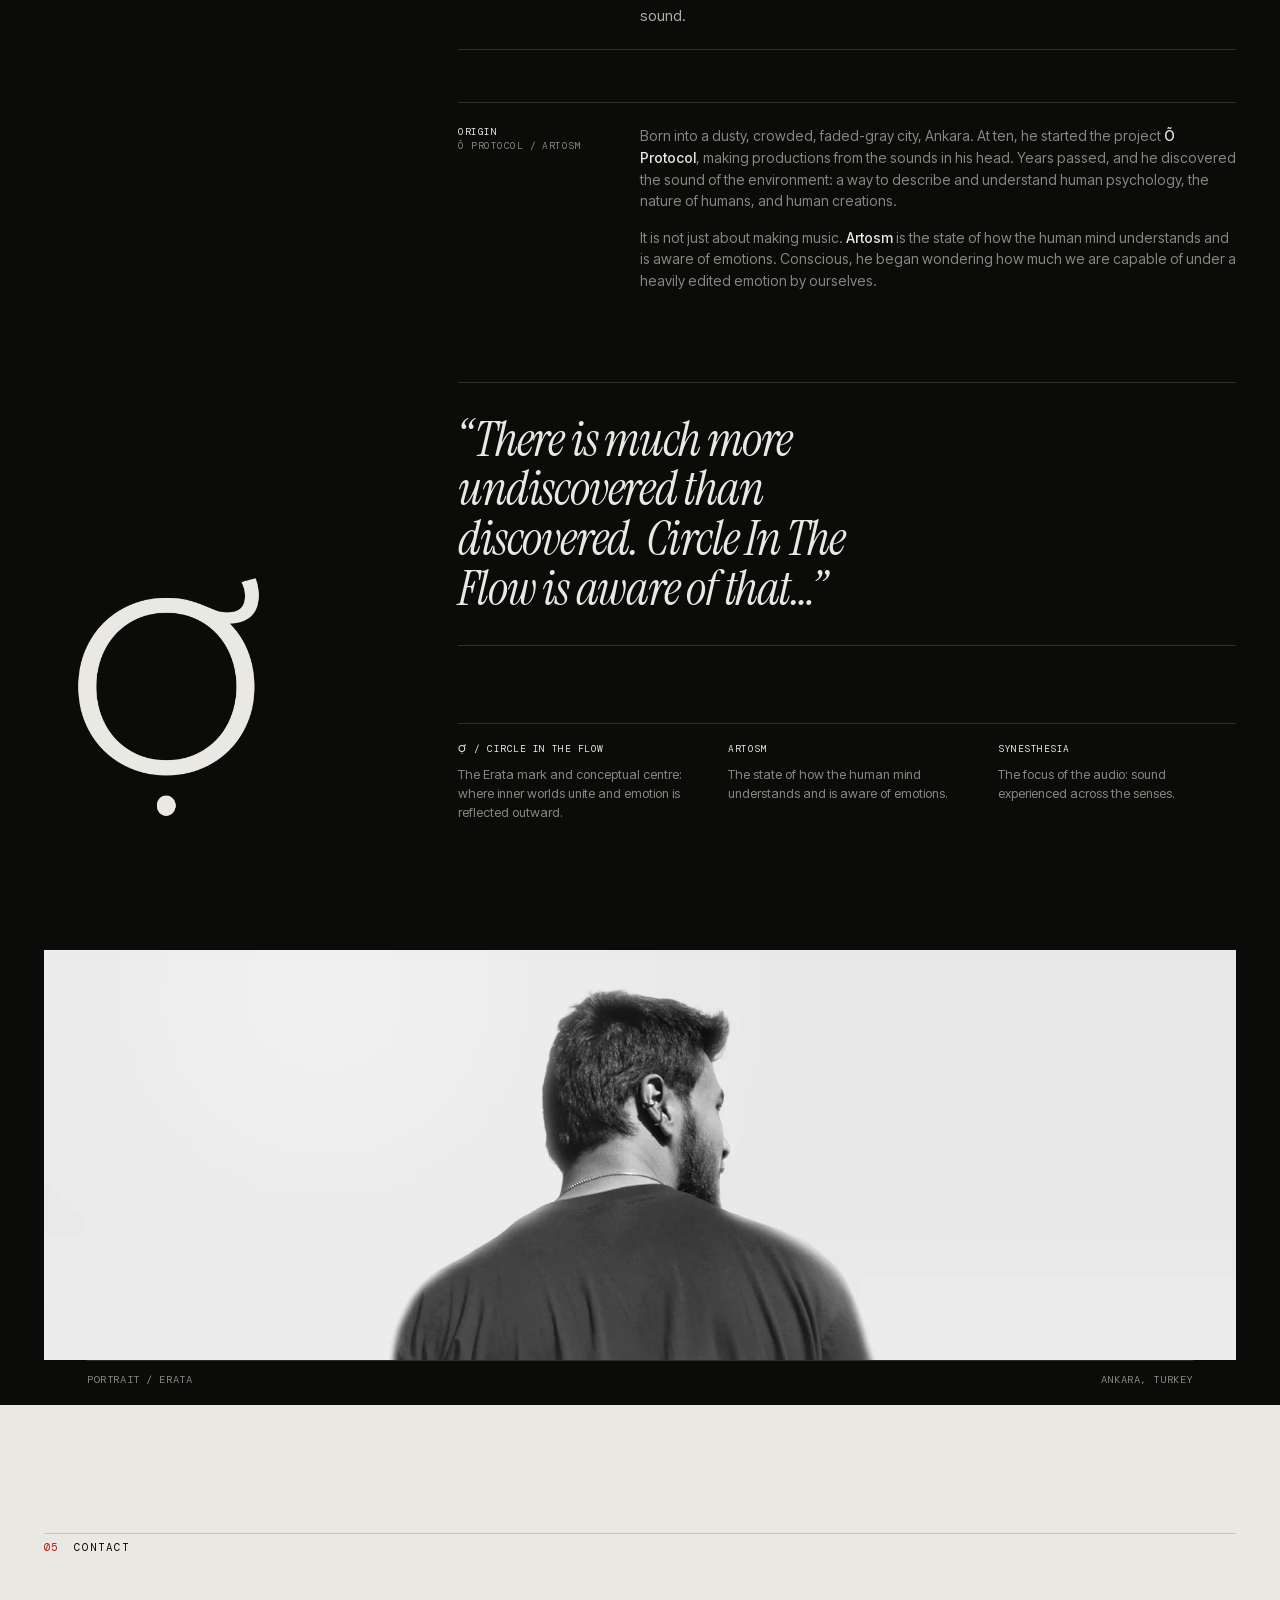
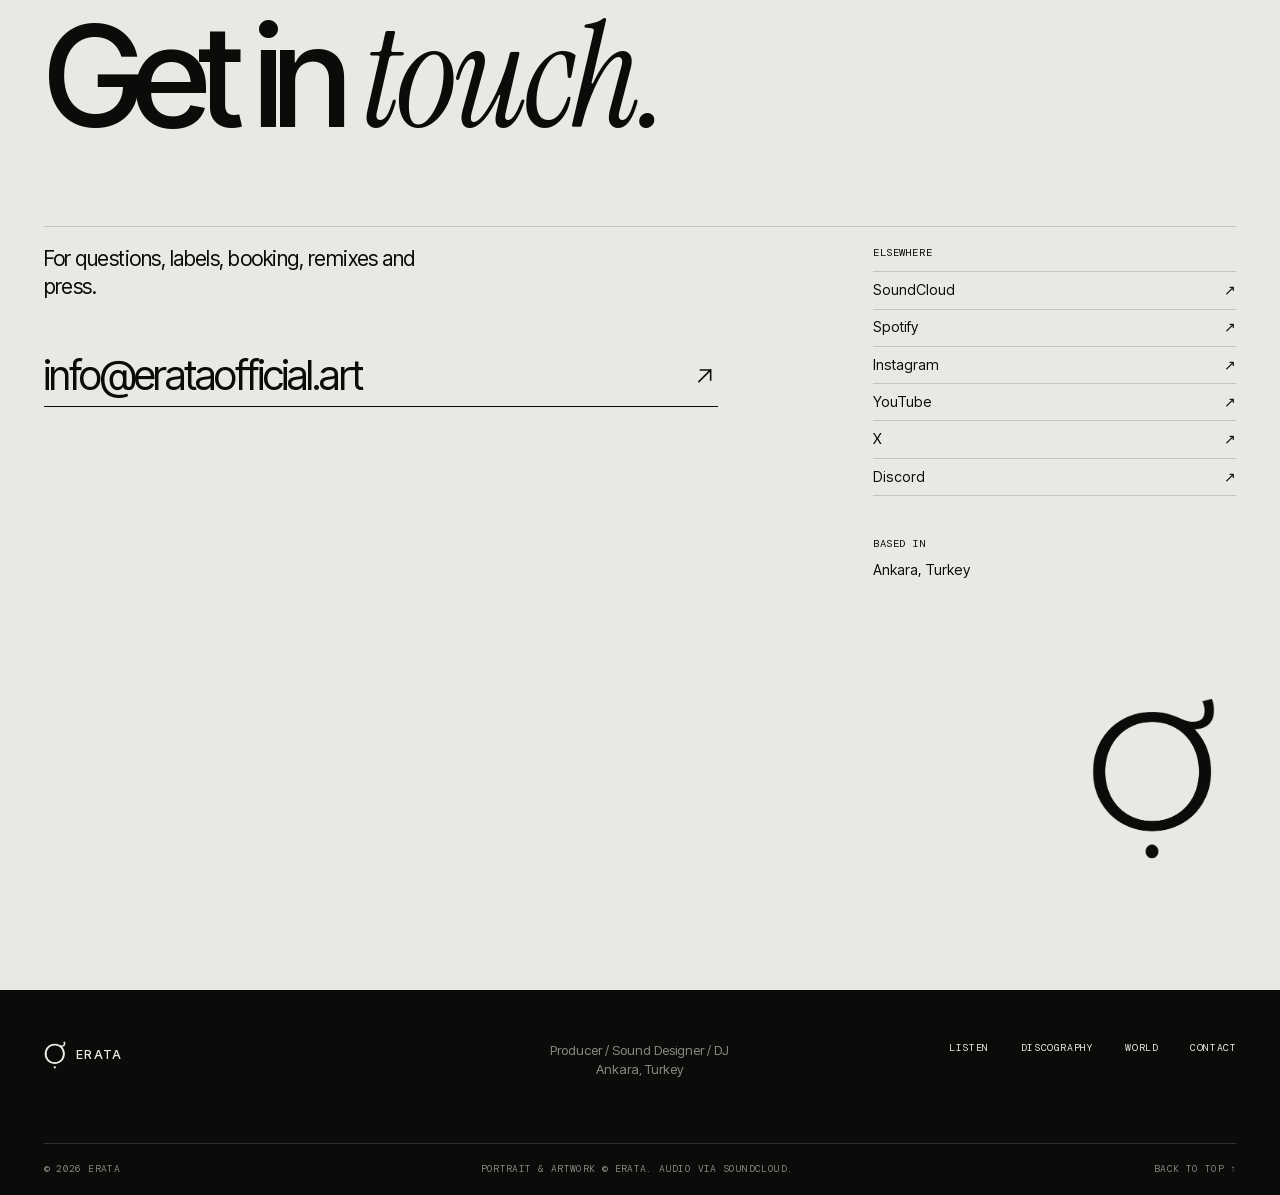
==== commit 9c6cc083: "29 OCTOBER · REPUBLIC DAY UPDATE V.2" ====
--- a/index.html
+++ b/index.html
@@ -16,18 +16,18 @@
   <meta property="og:title" content="Erata | Official Website">
   <meta property="og:description" content="Genreless electronic / bass from Ankara, crossing cinematic, complextro and drum & bass. Discography, selected works, and Circle In The Flow.">
   <meta property="og:url" content="https://erataofficial.art/">
-  <meta property="og:image" content="https://erataofficial.art/assets/img/og-v2.jpg">
+  <meta property="og:image" content="https://erataofficial.art/assets/img/og-v3.jpg">
   <meta property="og:image:width" content="1200">
   <meta property="og:image:height" content="630">
-  <meta property="og:image:alt" content="Erata: the Ợ symbol in off-white on a near-black background, with the tagline Cinematic / Drum &amp; Bass. Sound for synesthesia.">
+  <meta property="og:image:alt" content="Erata: the Ợ symbol in off-white on a near-black background beside 29.10 Republic Day, framed by red strips of Turkish flags.">
   <meta property="og:locale" content="en_US">
   <meta name="twitter:card" content="summary_large_image">
   <meta name="twitter:site" content="@ErataOfficial">
   <meta name="twitter:creator" content="@ErataOfficial">
   <meta name="twitter:title" content="Erata | Official Website">
   <meta name="twitter:description" content="Genreless electronic / bass from Ankara, crossing cinematic, complextro and drum &amp; bass. Discography, selected works, and Circle In The Flow.">
-  <meta name="twitter:image" content="https://erataofficial.art/assets/img/og-v2.jpg">
-  <meta name="twitter:image:alt" content="Erata: the Ợ symbol in off-white on a near-black background, with the tagline Cinematic / Drum &amp; Bass. Sound for synesthesia.">
+  <meta name="twitter:image" content="https://erataofficial.art/assets/img/og-v3.jpg">
+  <meta name="twitter:image:alt" content="Erata: the Ợ symbol in off-white on a near-black background beside 29.10 Republic Day, framed by red strips of Turkish flags.">
 
   <meta name="author" content="Yiğit Erata">
 
@@ -41,7 +41,7 @@
   <link rel="preload" href="assets/fonts/inter-tight-normal-latin.woff2" as="font" type="font/woff2" crossorigin>
   <link rel="preload" href="assets/fonts/instrument-serif-italic-latin.woff2" as="font" type="font/woff2" crossorigin>
   <link rel="stylesheet" href="assets/fonts/fonts.css">
-  <link rel="stylesheet" href="assets/css/main.css?v=20261030b">
+  <link rel="stylesheet" href="assets/css/main.css?v=20261030d">
 
   <script type="application/ld+json">
   {
@@ -928,7 +928,7 @@
   <div class="visually-hidden" id="sc-host" aria-hidden="true"></div>
 
   <script src="assets/js/data.js" defer></script>
-  <script src="assets/js/republic.js?v=20261030" defer></script>
+  <script src="assets/js/republic.js?v=20261030b" defer></script>
   <script src="assets/js/app.js?v=20261030" defer></script>
   <script src="assets/js/nav-pulse.js?v=20261030b" defer></script>
   <!-- Cloudflare Web Analytics --><script type='module' src='https://static.cloudflareinsights.com/beacon.min.js' data-cf-beacon='{"token": "e6e62ef678d14e0dbda54aafbf1629a2"}'></script><!-- End Cloudflare Web Analytics -->
--- a/assets/css/main.css
+++ b/assets/css/main.css
@@ -3337,3 +3337,24 @@
   from { transform: translate3d(0, 0, 0); }
   to { transform: translate3d(0, var(--tile), 0); }
 }
+
+/* Thin flag-red bars closing the 29.10 section at top and bottom, joining the rails */
+.republic::before,
+.republic::after {
+  content: "";
+  position: absolute;
+  right: 0;
+  left: 0;
+  z-index: 1;
+  height: 3px;
+  background: #e30a17;
+  pointer-events: none;
+}
+
+.republic::before {
+  top: 0;
+}
+
+.republic::after {
+  bottom: 0;
+}
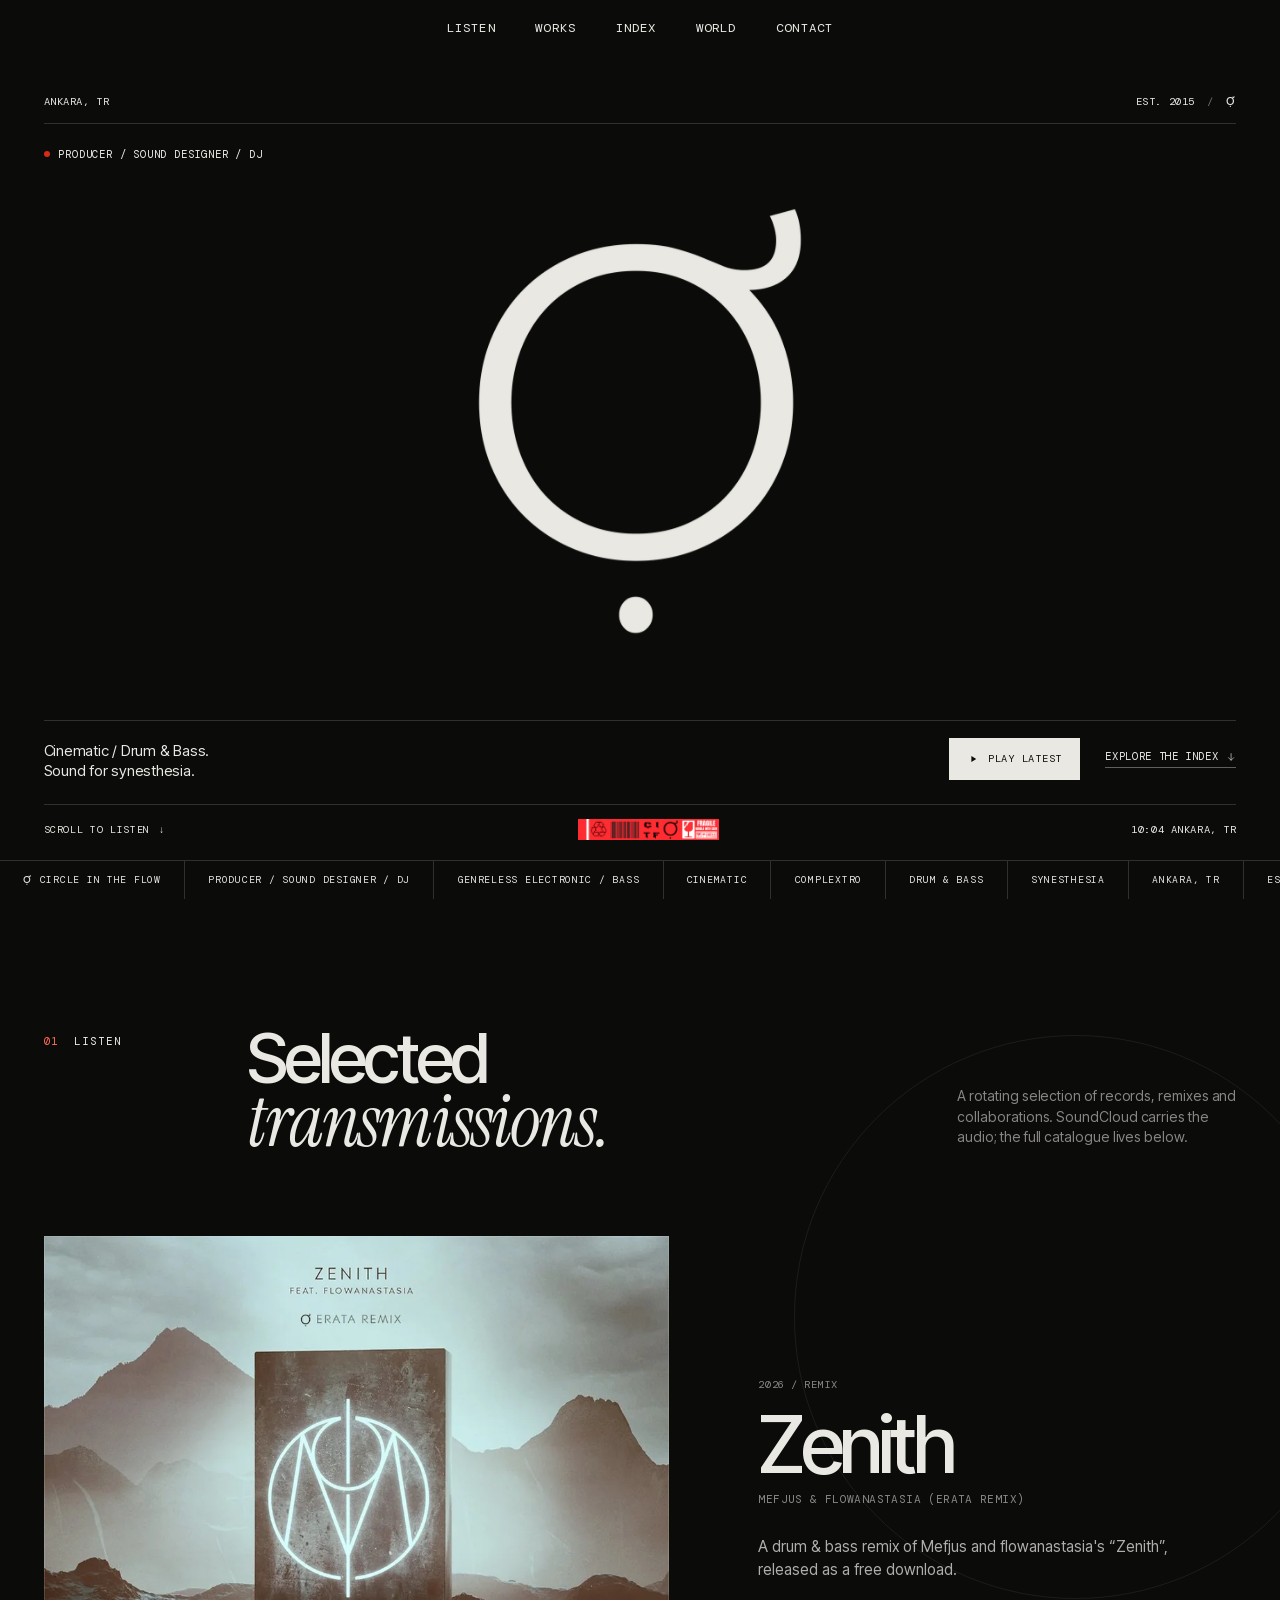
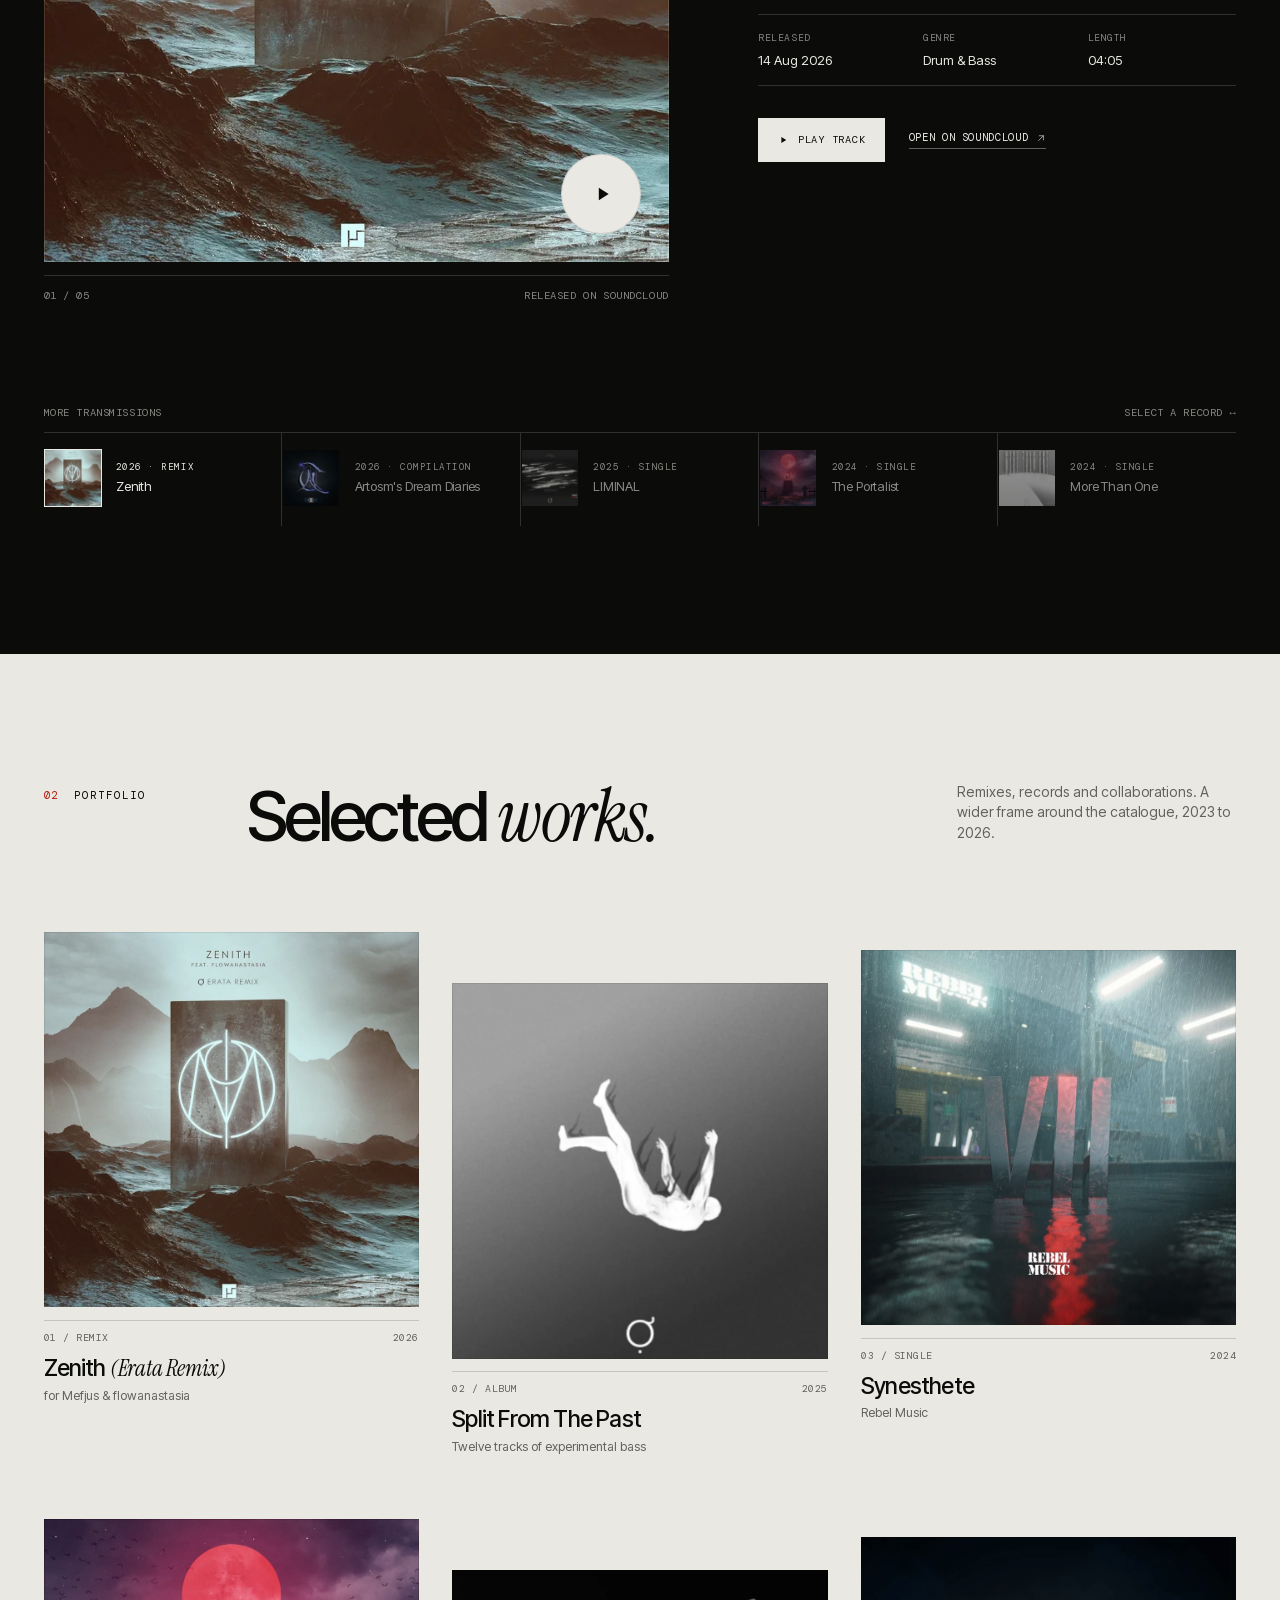
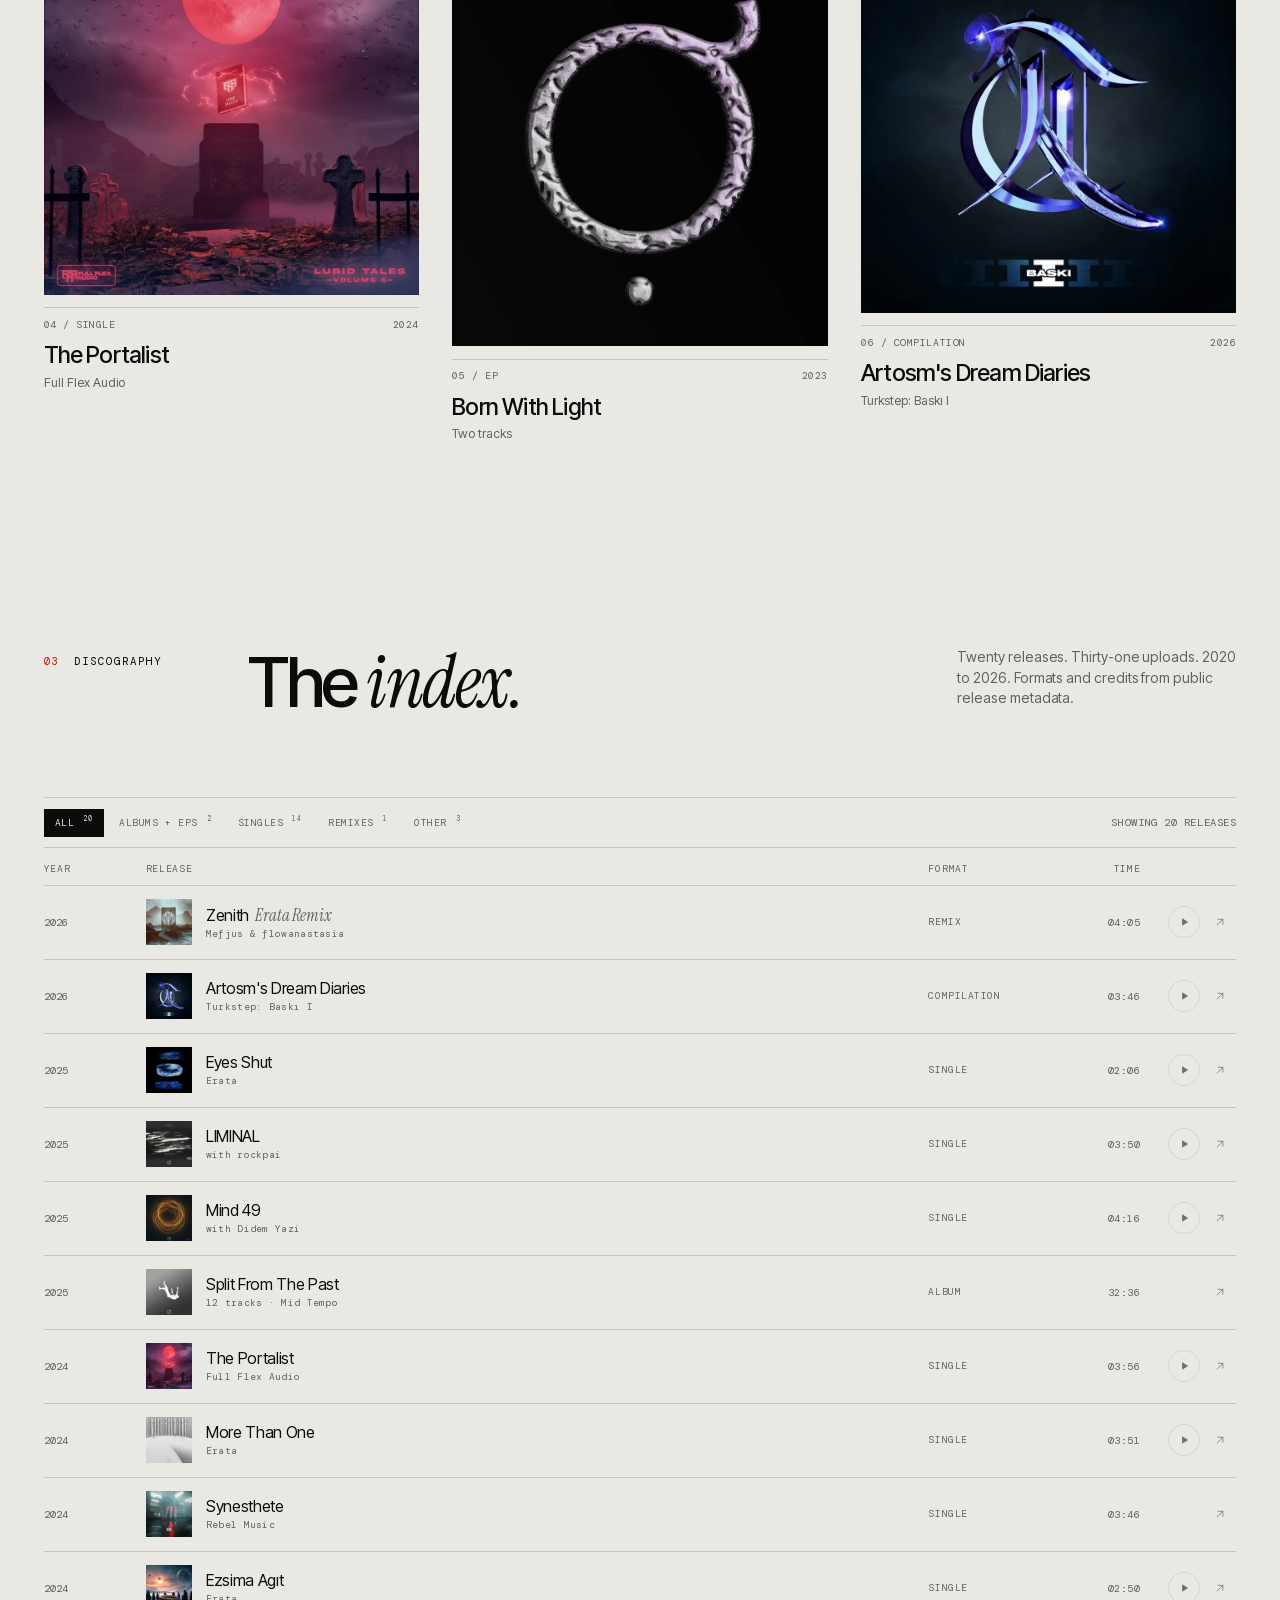
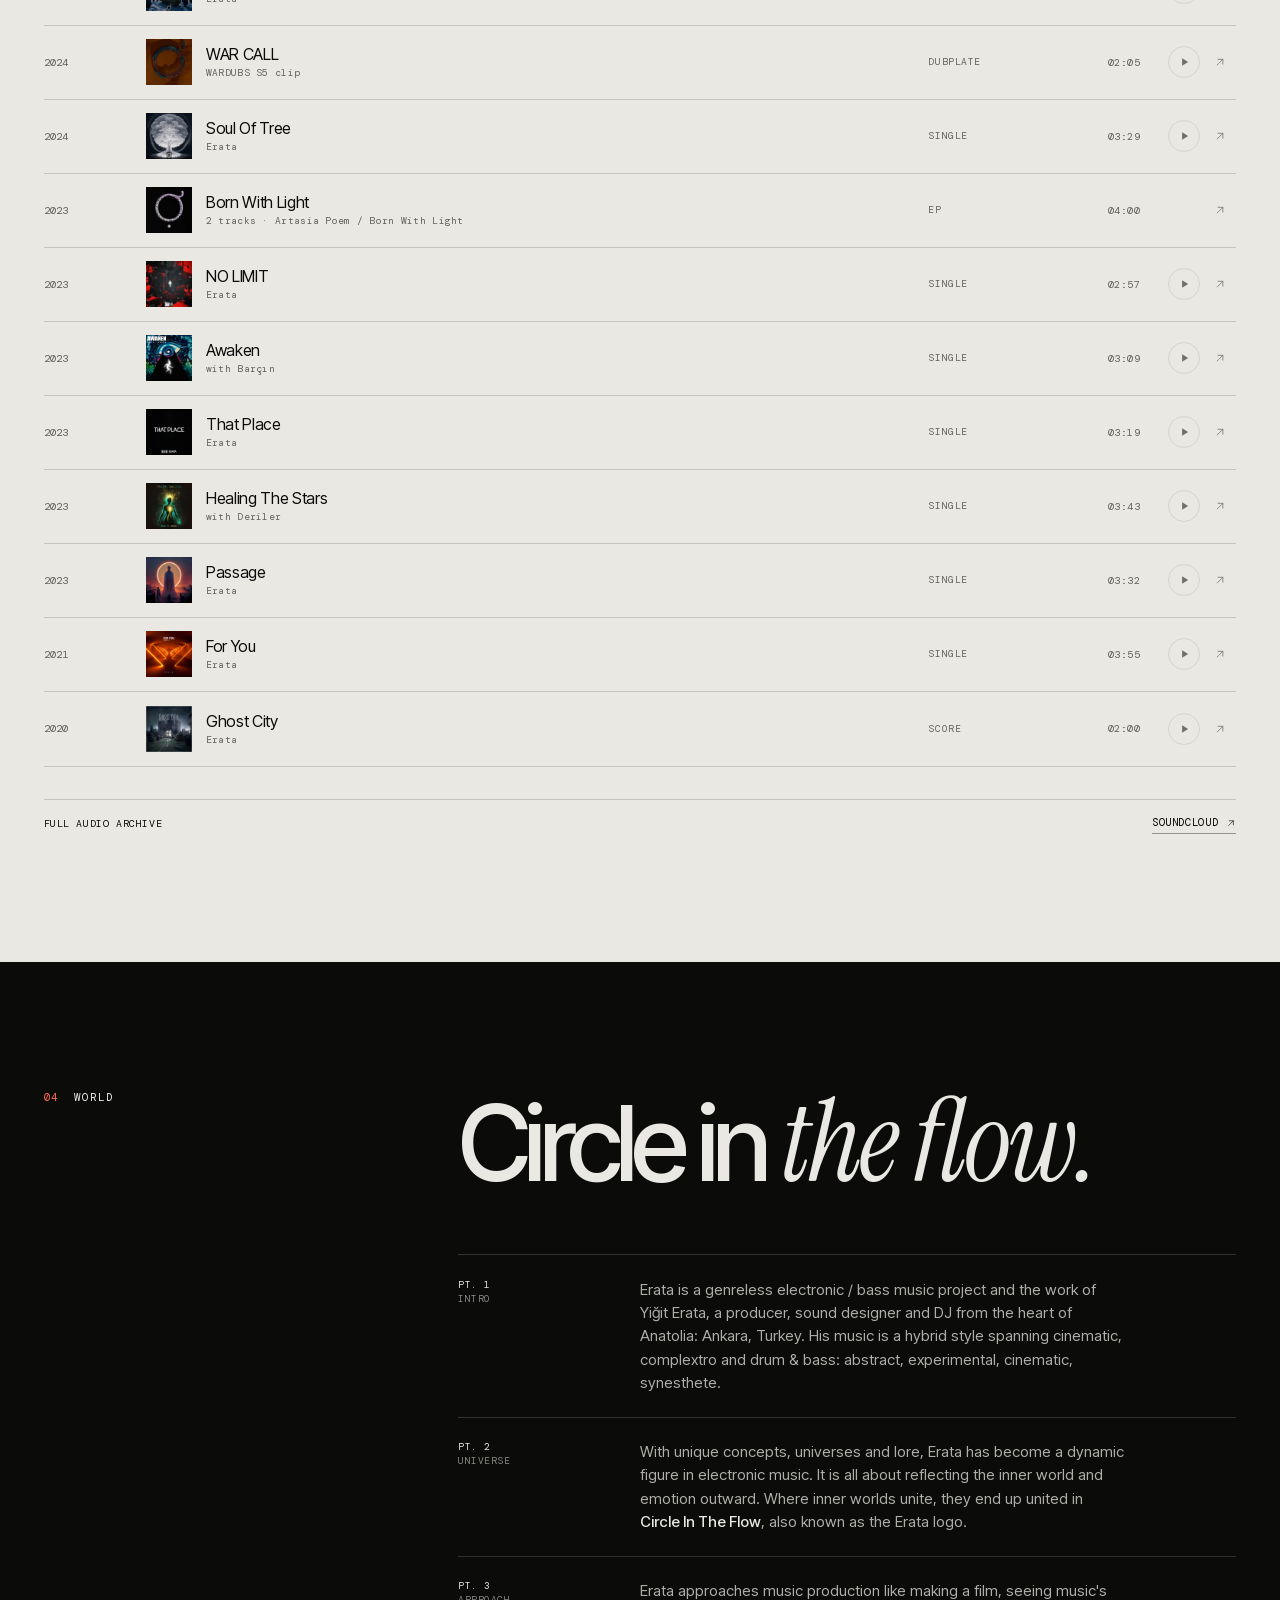
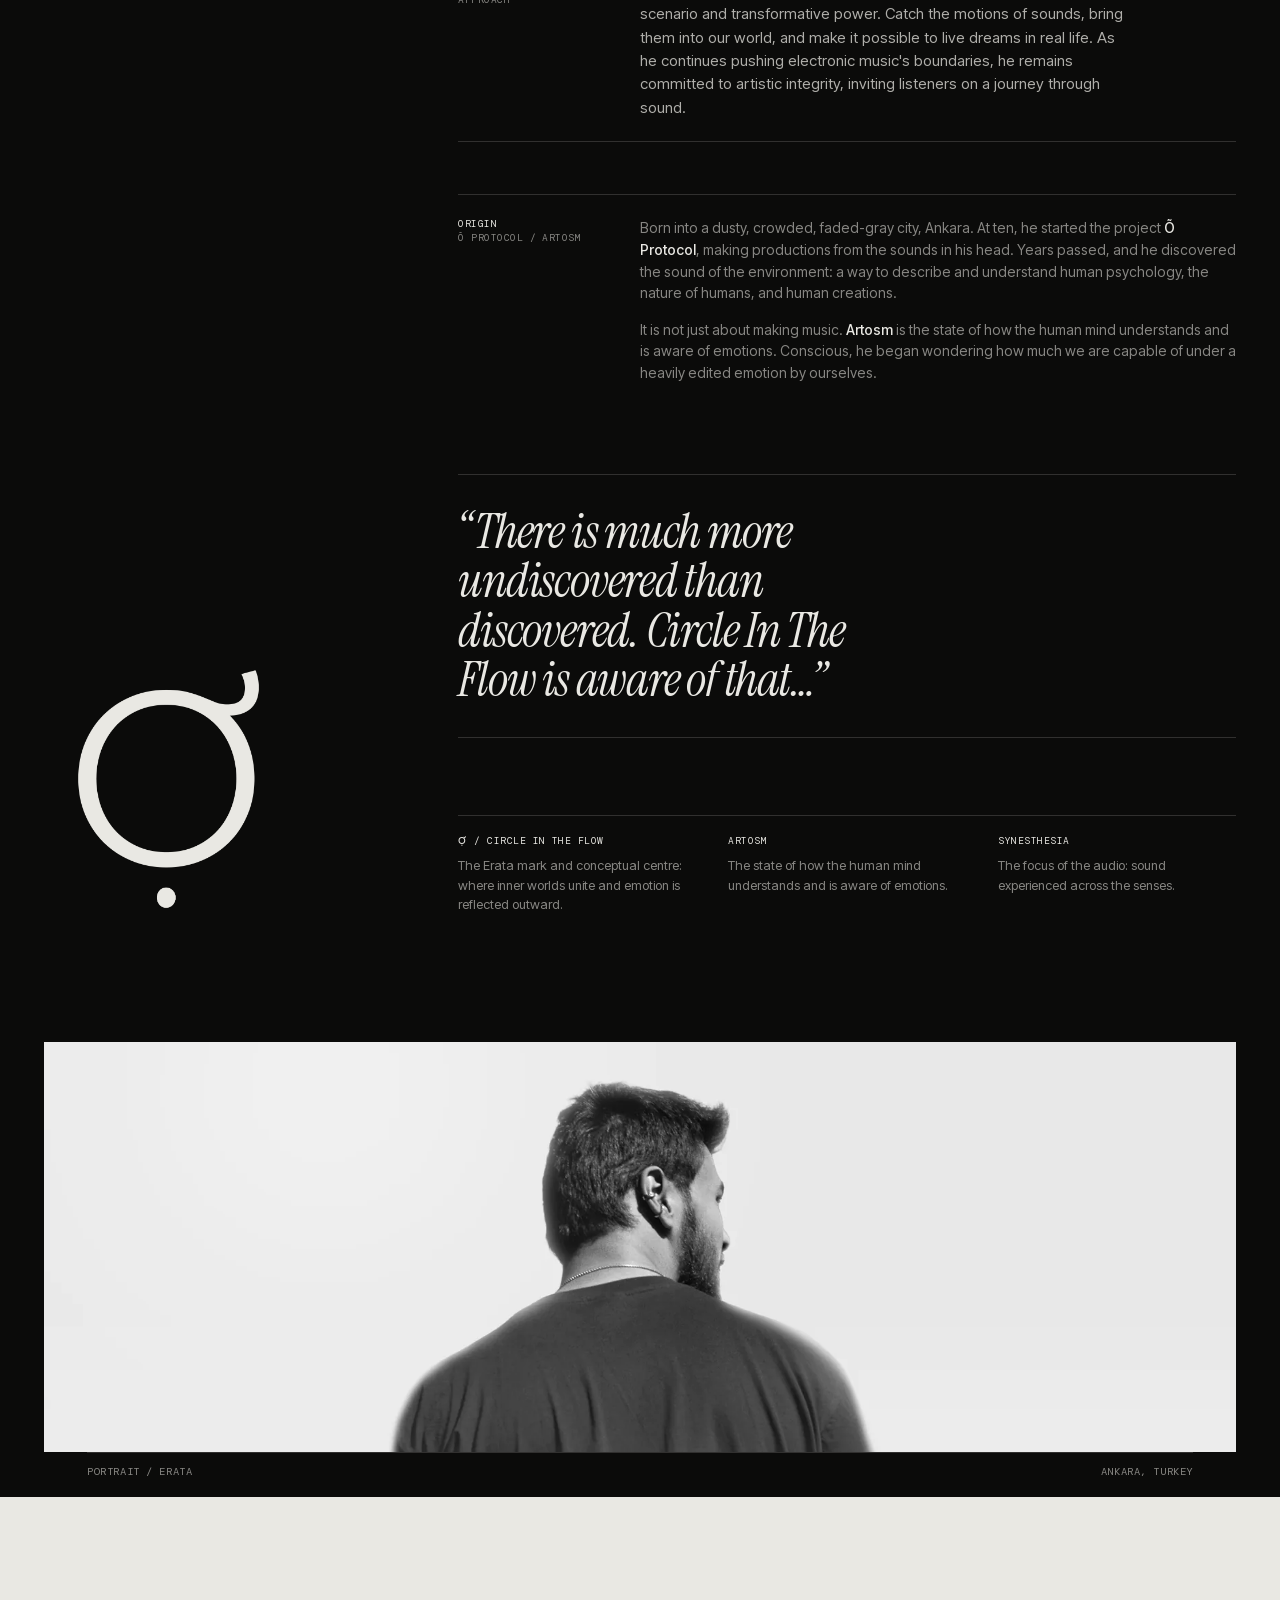
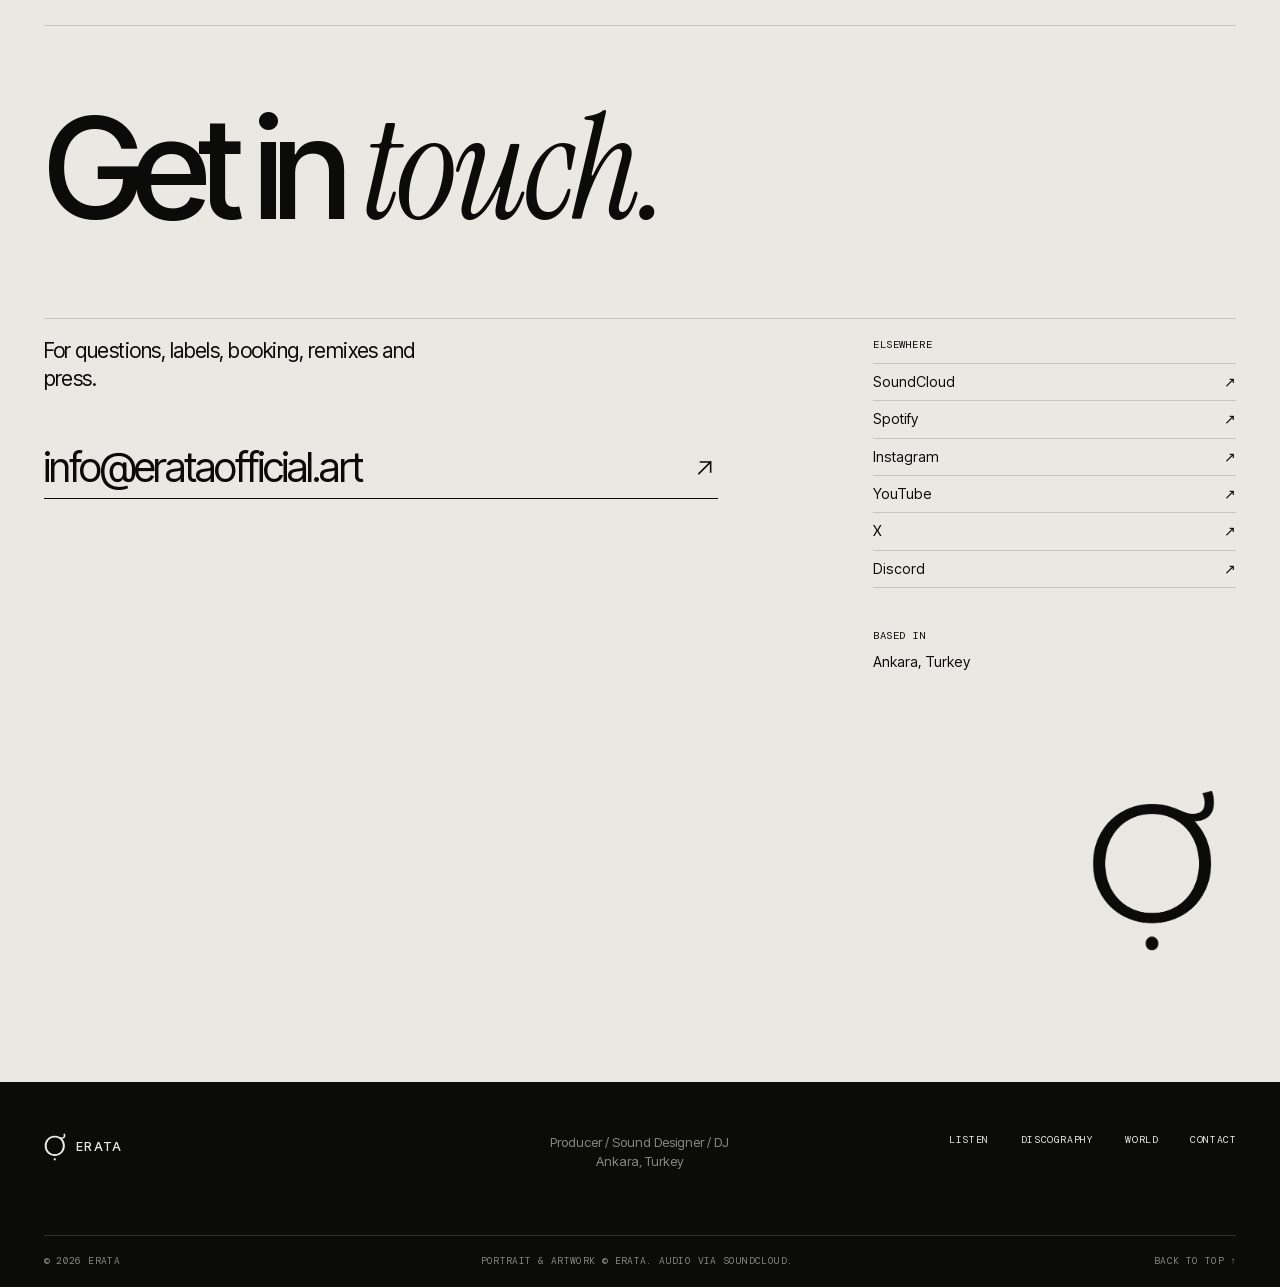
==== commit 0783f04e: "25" ====
--- a/index.html
+++ b/index.html
@@ -4,6 +4,25 @@
   <meta charset="utf-8">
   <meta name="viewport" content="width=device-width, initial-scale=1">
   <script>document.documentElement.classList.replace('no-js', 'js');</script>
+  <script>
+    /* Her yenilemede (refresh) site ana sayfadan (en üstten) açılsın:
+       tarayıcının kaydırma konumunu hatırlamasını kapat, #bölüm kısmını temizle. */
+    (function () {
+      try { if ('scrollRestoration' in history) history.scrollRestoration = 'manual'; } catch (e) {}
+      var nav = (performance.getEntriesByType && performance.getEntriesByType('navigation')[0]) || {};
+      var isReload = nav.type === 'reload' || (performance.navigation && performance.navigation.type === 1);
+      if (!isReload) return;
+      if (location.hash) {
+        try { history.replaceState(null, '', location.pathname + location.search); } catch (e) {}
+      }
+      var top = function () { window.scrollTo(0, 0); };
+      top();
+      window.addEventListener('DOMContentLoaded', top);
+      window.addEventListener('load', function () { top(); setTimeout(top, 60); });
+    })();
+    /* Geri/ileri önbelleğinden (bfcache) dönülürse de en üste git */
+    window.addEventListener('pageshow', function (e) { if (e.persisted) window.scrollTo(0, 0); });
+  </script>
 
   <title>Erata | Official Website</title>
   <meta name="description" content="The official home of Erata (Yiğit Erata), a genreless electronic / bass music project from Ankara, crossing cinematic, complextro and drum & bass. Discography, selected works, and Circle In The Flow.">
@@ -16,18 +35,18 @@
   <meta property="og:title" content="Erata | Official Website">
   <meta property="og:description" content="Genreless electronic / bass from Ankara, crossing cinematic, complextro and drum & bass. Discography, selected works, and Circle In The Flow.">
   <meta property="og:url" content="https://erataofficial.art/">
-  <meta property="og:image" content="https://erataofficial.art/assets/img/og-v3.jpg">
+  <meta property="og:image" content="https://erataofficial.art/assets/img/og-v2.jpg">
   <meta property="og:image:width" content="1200">
   <meta property="og:image:height" content="630">
-  <meta property="og:image:alt" content="Erata: the Ợ symbol in off-white on a near-black background beside 29.10 Republic Day, framed by red strips of Turkish flags.">
+  <meta property="og:image:alt" content="Erata: the Ợ symbol in off-white on a near-black background, with the tagline Cinematic / Drum &amp; Bass. Sound for synesthesia.">
   <meta property="og:locale" content="en_US">
   <meta name="twitter:card" content="summary_large_image">
   <meta name="twitter:site" content="@ErataOfficial">
   <meta name="twitter:creator" content="@ErataOfficial">
   <meta name="twitter:title" content="Erata | Official Website">
   <meta name="twitter:description" content="Genreless electronic / bass from Ankara, crossing cinematic, complextro and drum &amp; bass. Discography, selected works, and Circle In The Flow.">
-  <meta name="twitter:image" content="https://erataofficial.art/assets/img/og-v3.jpg">
-  <meta name="twitter:image:alt" content="Erata: the Ợ symbol in off-white on a near-black background beside 29.10 Republic Day, framed by red strips of Turkish flags.">
+  <meta name="twitter:image" content="https://erataofficial.art/assets/img/og-v2.jpg">
+  <meta name="twitter:image:alt" content="Erata: the Ợ symbol in off-white on a near-black background, with the tagline Cinematic / Drum &amp; Bass. Sound for synesthesia.">
 
   <meta name="author" content="Yiğit Erata">
 
@@ -41,7 +60,7 @@
   <link rel="preload" href="assets/fonts/inter-tight-normal-latin.woff2" as="font" type="font/woff2" crossorigin>
   <link rel="preload" href="assets/fonts/instrument-serif-italic-latin.woff2" as="font" type="font/woff2" crossorigin>
   <link rel="stylesheet" href="assets/fonts/fonts.css">
-  <link rel="stylesheet" href="assets/css/main.css?v=20261030d">
+  <link rel="stylesheet" href="assets/css/main.css">
 
   <script type="application/ld+json">
   {
@@ -90,12 +109,11 @@
   <header class="site-head" id="site-head">
     <a class="brand" href="#top" aria-label="Erata, back to top">
       <span class="brand-mark brand-mark--img" aria-hidden="true"><i class="bm bm--ink"></i><i class="bm bm--paper"></i></span>
-      <span class="flag" id="flag-tr" hidden></span>
     </a>
 
     <nav class="site-nav" aria-label="Primary">
       <a href="#listen">Listen</a>
-      <a href="#republic">29.10</a>
+      <a href="#works">Works</a>
       <a href="#index">Index</a>
       <a href="#world">World</a>
       <a href="#contact">Contact</a>
@@ -254,42 +272,76 @@
       </div>
     </section>
 
-    <section class="section republic" id="republic" aria-labelledby="republic-title">
-      <div class="republic-rail republic-rail--l" aria-hidden="true"><div class="rail-track"></div></div>
-      <div class="republic-rail republic-rail--r" aria-hidden="true"><div class="rail-track"></div></div>
+    <section class="section works" id="works" aria-labelledby="works-title">
       <div class="section-inner">
         <header class="section-head">
-          <p class="eyebrow reveal" data-reveal><span>02</span> <strong class="republic-kicker" data-rp="kicker">29 October / Republic Day</strong></p>
-          <h2 class="section-title reveal" id="republic-title" data-reveal style="--delay: .04s" data-rp="title">Why 29 October <em>matters.</em></h2>
-          <p class="section-note reveal" data-reveal style="--delay: .08s">Ankara, 29.10.1923</p>
+          <p class="eyebrow reveal" data-reveal><span>02</span> Portfolio</p>
+          <h2 class="section-title reveal" id="works-title" data-reveal style="--delay: .04s">Selected <em>works.</em></h2>
+          <p class="section-note reveal" data-reveal style="--delay: .08s">
+            Remixes, records and collaborations. A wider frame around the catalogue, 2023 to 2026.
+          </p>
         </header>
 
-        <div class="republic-grid">
-          <div class="republic-text" data-rp-box>
-            <div class="republic-story" lang="en" dir="ltr">
-              <p class="republic-lede reveal" data-reveal>A future where every voice can be heard.</p>
-              <p class="republic-body reveal" data-reveal style="--delay: .06s">On 29 October 1923, Mustafa Kemal Atatürk imagined a country where the future would belong to its people. Where knowledge, freedom, culture and art could flourish. With the founding of the Republic, he helped open a new chapter in which generations could learn, create, question and express themselves without limits.</p>
-              <p class="republic-body reveal" data-reveal>He understood that a nation’s voice lives not only in its history, but also in its art. He championed the development of music education and the institutions that would give future generations of artists the opportunity to find their own voices.</p>
-              <p class="republic-body reveal" data-reveal>A century later, that vision continues to resonate.</p>
-              <p class="republic-body reveal" data-reveal>Every melody we write, every rhythm we create, every stage we step onto carries a little of that legacy. Artists like Erata are part of a generation that can explore, experiment and make its voice heard because a path was opened long before us. <span class="republic-torch">They (Erata and other artists) walk towards the darkness and the unknown, carrying in their hands the torches lit by Atatürk.</span></p>
-              <p class="republic-body reveal" data-reveal>Without that beginning, our music might never have found its way into the world.</p>
-              <p class="republic-body reveal" data-reveal>Today, we celebrate not only the founding of a Republic, but the freedom to imagine, create and be heard.</p>
-              <p class="republic-body republic-greeting reveal" data-reveal>Happy 29 October Republic Day!</p>
-            </div>
-
-            <ol class="republic-timeline reveal" data-reveal style="--delay: .1s">
-              <li><time>1919 – 1922</time><span data-rp="t1">War of Independence</span></li>
-              <li><time datetime="1922-11-01">01.11.1922</time><span data-rp="t2">The sultanate is abolished</span></li>
-              <li><time datetime="1923-10-29">29.10.1923</time><span data-rp="t3">The Republic is proclaimed</span></li>
-            </ol>
-          </div>
-
-          <figure class="republic-figure reveal" data-reveal style="--delay: .08s">
-            <div class="republic-photo">
-              <img src="assets/img/ataturk.jpg" width="1000" height="1335" alt="Portrait of Mustafa Kemal Atatürk, founder and first President of the Republic of Türkiye." loading="lazy">
-            </div>
-            <figcaption><span>Mustafa Kemal Atatürk</span><span>1881 – 1938</span></figcaption>
-          </figure>
+        <div class="works-grid">
+          <a class="work reveal" data-reveal href="https://soundcloud.com/erataofficial/mefjus-zenith-ft-flowanastasia-erata-remix" target="_blank" rel="noopener">
+            <div class="work-media">
+              <img src="assets/img/covers/zenith-900.webp" width="900" height="900" alt="Cover artwork for Zenith (Erata Remix), with a figure on a dark beach." loading="lazy">
+              <span class="work-arrow" aria-hidden="true"><svg class="icon"><use href="#i-up-right"></use></svg></span>
+            </div>
+            <div class="work-meta"><span>01 / Remix</span><span>2026</span></div>
+            <h3>Zenith <em>(Erata Remix)</em></h3>
+            <p>for Mefjus &amp; flowanastasia</p>
+          </a>
+
+          <a class="work reveal" data-reveal href="https://soundcloud.com/erataofficial/sets/splitfromthepast" target="_blank" rel="noopener">
+            <div class="work-media">
+              <img src="assets/img/covers/split-900.webp" width="900" height="900" alt="Cover artwork for Split From The Past: a monochrome ring and dot." loading="lazy">
+              <span class="work-arrow" aria-hidden="true"><svg class="icon"><use href="#i-up-right"></use></svg></span>
+            </div>
+            <div class="work-meta"><span>02 / Album</span><span>2025</span></div>
+            <h3>Split From The Past</h3>
+            <p>Twelve tracks of experimental bass</p>
+          </a>
+
+          <a class="work reveal" data-reveal href="https://open.spotify.com/track/1kYfz9lYYsDMKZmuREW4pQ" target="_blank" rel="noopener">
+            <div class="work-media">
+              <img src="assets/img/covers/synesthete-900.webp" width="900" height="900" alt="Cover artwork for Synesthete: a rain-soaked red street scene." loading="lazy">
+              <span class="work-arrow" aria-hidden="true"><svg class="icon"><use href="#i-up-right"></use></svg></span>
+            </div>
+            <div class="work-meta"><span>03 / Single</span><span>2024</span></div>
+            <h3>Synesthete</h3>
+            <p>Rebel Music</p>
+          </a>
+
+          <a class="work reveal" data-reveal href="https://soundcloud.com/erataofficial/theportalist" target="_blank" rel="noopener">
+            <div class="work-media">
+              <img src="assets/img/covers/portalist-900.webp" width="900" height="900" alt="Cover artwork for The Portalist: a red moon over a gothic landscape." loading="lazy">
+              <span class="work-arrow" aria-hidden="true"><svg class="icon"><use href="#i-up-right"></use></svg></span>
+            </div>
+            <div class="work-meta"><span>04 / Single</span><span>2024</span></div>
+            <h3>The Portalist</h3>
+            <p>Full Flex Audio</p>
+          </a>
+
+          <a class="work reveal" data-reveal href="https://soundcloud.com/erataofficial/sets/born-with-light-ep" target="_blank" rel="noopener">
+            <div class="work-media">
+              <img src="assets/img/covers/born-with-light-900.webp" width="900" height="900" alt="Cover artwork for the Born With Light EP: a pale figure in freefall." loading="lazy">
+              <span class="work-arrow" aria-hidden="true"><svg class="icon"><use href="#i-up-right"></use></svg></span>
+            </div>
+            <div class="work-meta"><span>05 / EP</span><span>2023</span></div>
+            <h3>Born With Light</h3>
+            <p>Two tracks</p>
+          </a>
+
+          <a class="work reveal" data-reveal href="https://soundcloud.com/erataofficial/artosmsdreamdiaries" target="_blank" rel="noopener">
+            <div class="work-media">
+              <img src="assets/img/covers/artosm-900.webp" width="900" height="900" alt="Cover artwork for Artosm's Dream Diaries: a glowing violet sigil." loading="lazy">
+              <span class="work-arrow" aria-hidden="true"><svg class="icon"><use href="#i-up-right"></use></svg></span>
+            </div>
+            <div class="work-meta"><span>06 / Compilation</span><span>2026</span></div>
+            <h3>Artosm's Dream Diaries</h3>
+            <p>Turkstep: Baskı I</p>
+          </a>
         </div>
       </div>
     </section>
@@ -928,9 +980,7 @@
   <div class="visually-hidden" id="sc-host" aria-hidden="true"></div>
 
   <script src="assets/js/data.js" defer></script>
-  <script src="assets/js/republic.js?v=20261030b" defer></script>
-  <script src="assets/js/app.js?v=20261030" defer></script>
-  <script src="assets/js/nav-pulse.js?v=20261030b" defer></script>
+  <script src="assets/js/app.js" defer></script>
   <!-- Cloudflare Web Analytics --><script type='module' src='https://static.cloudflareinsights.com/beacon.min.js' data-cf-beacon='{"token": "e6e62ef678d14e0dbda54aafbf1629a2"}'></script><!-- End Cloudflare Web Analytics -->
 </body>
 </html>
